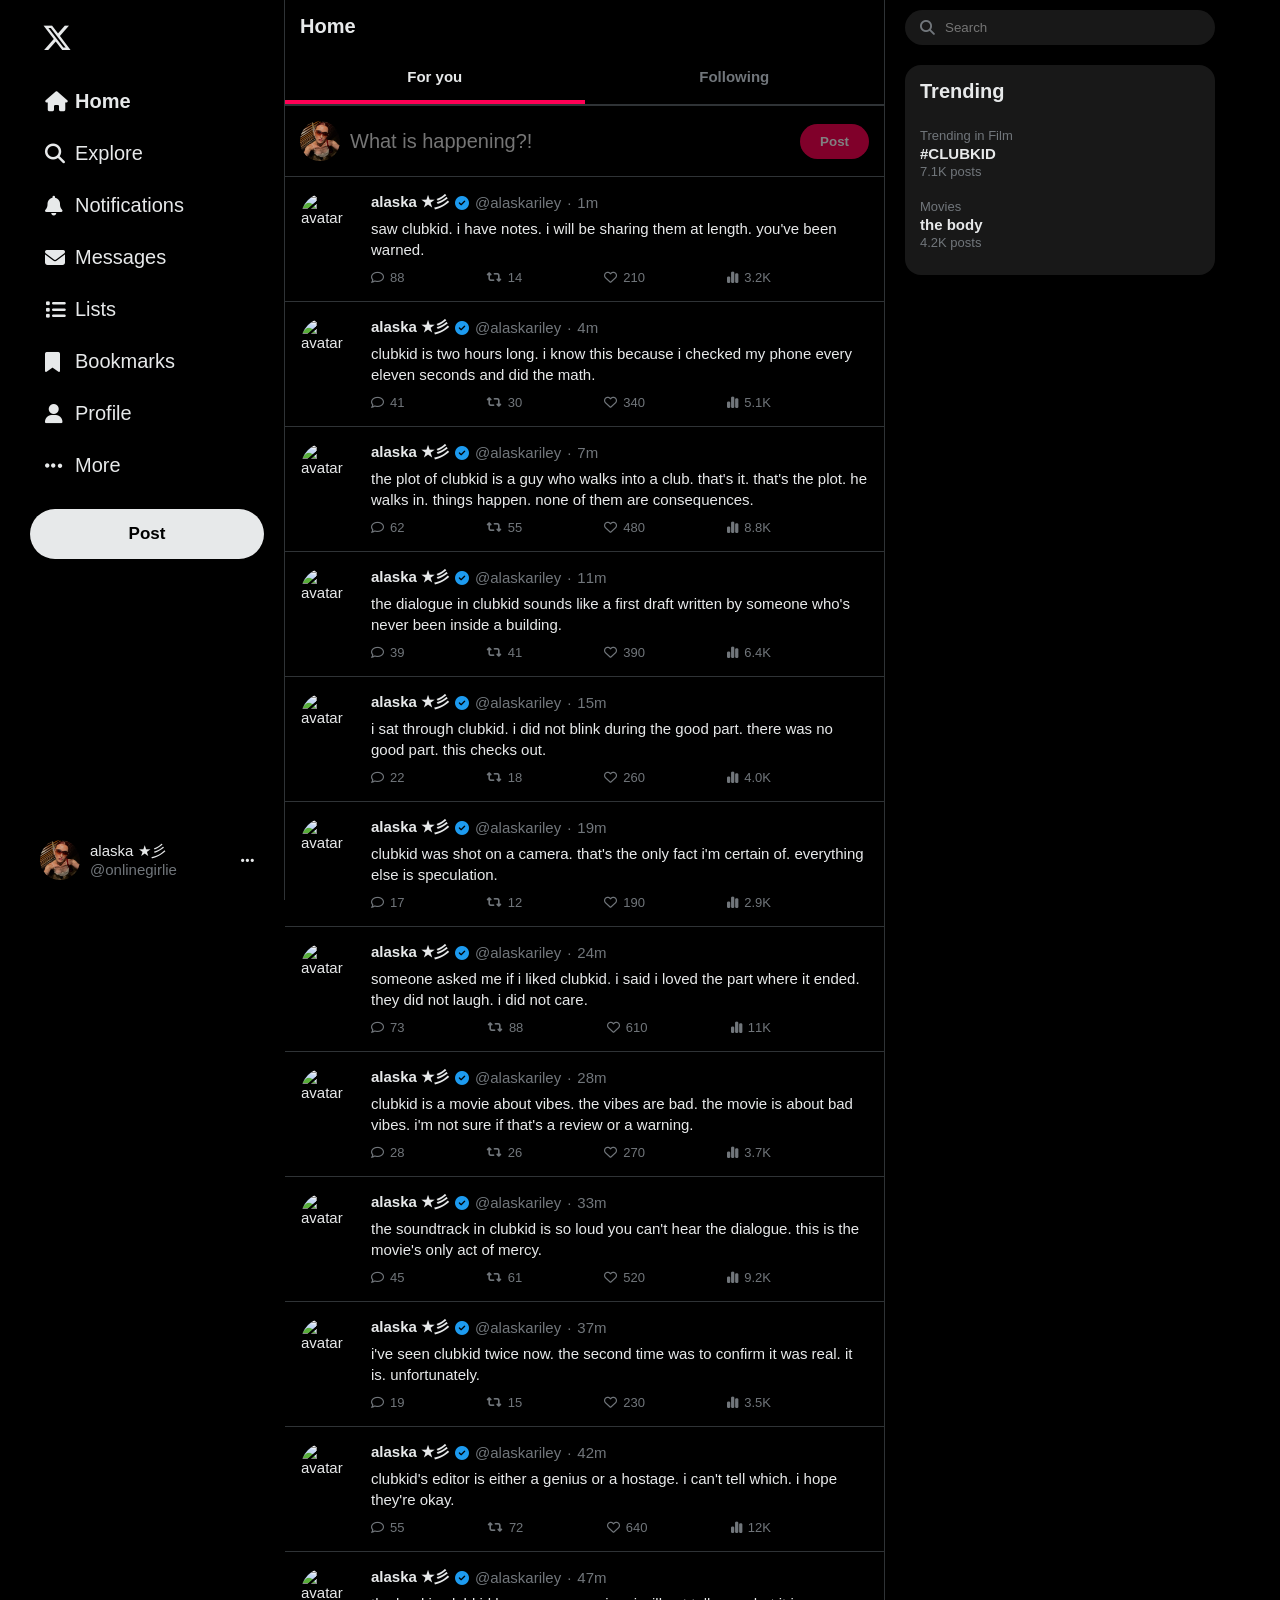
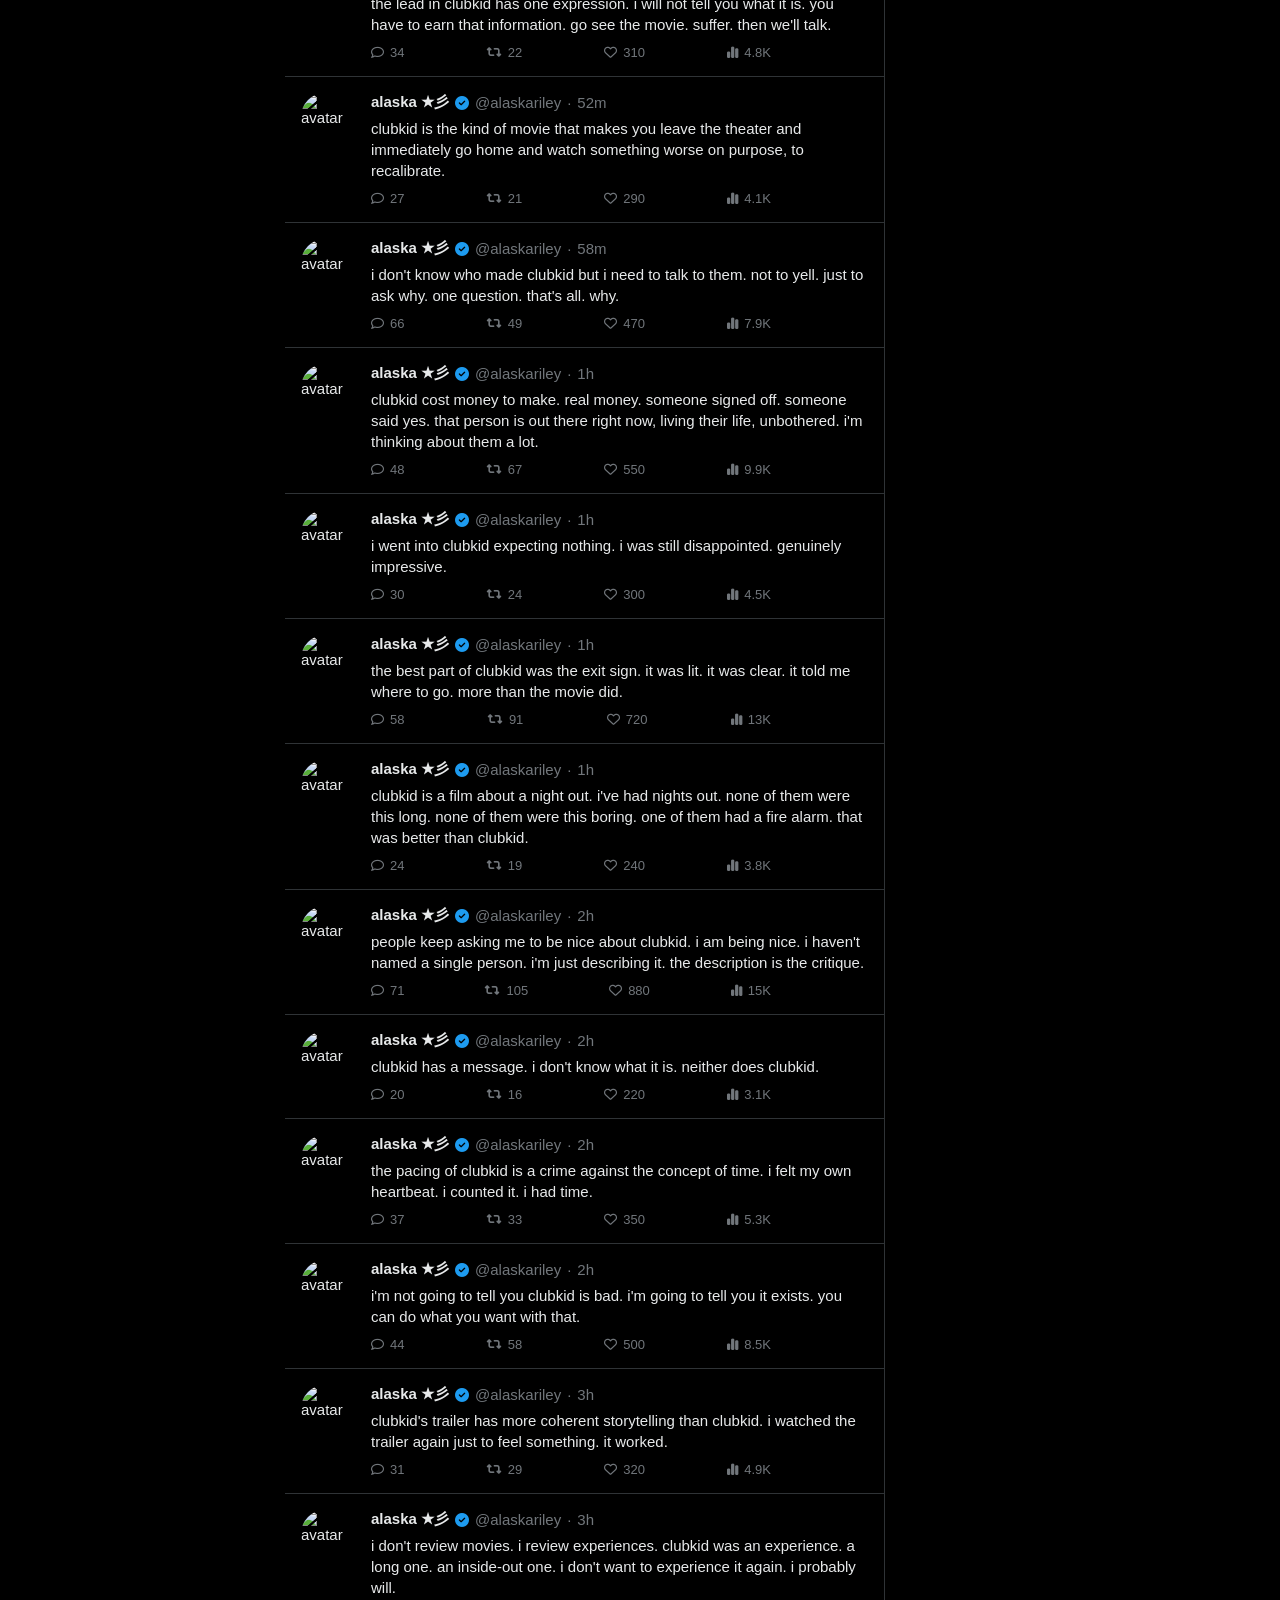
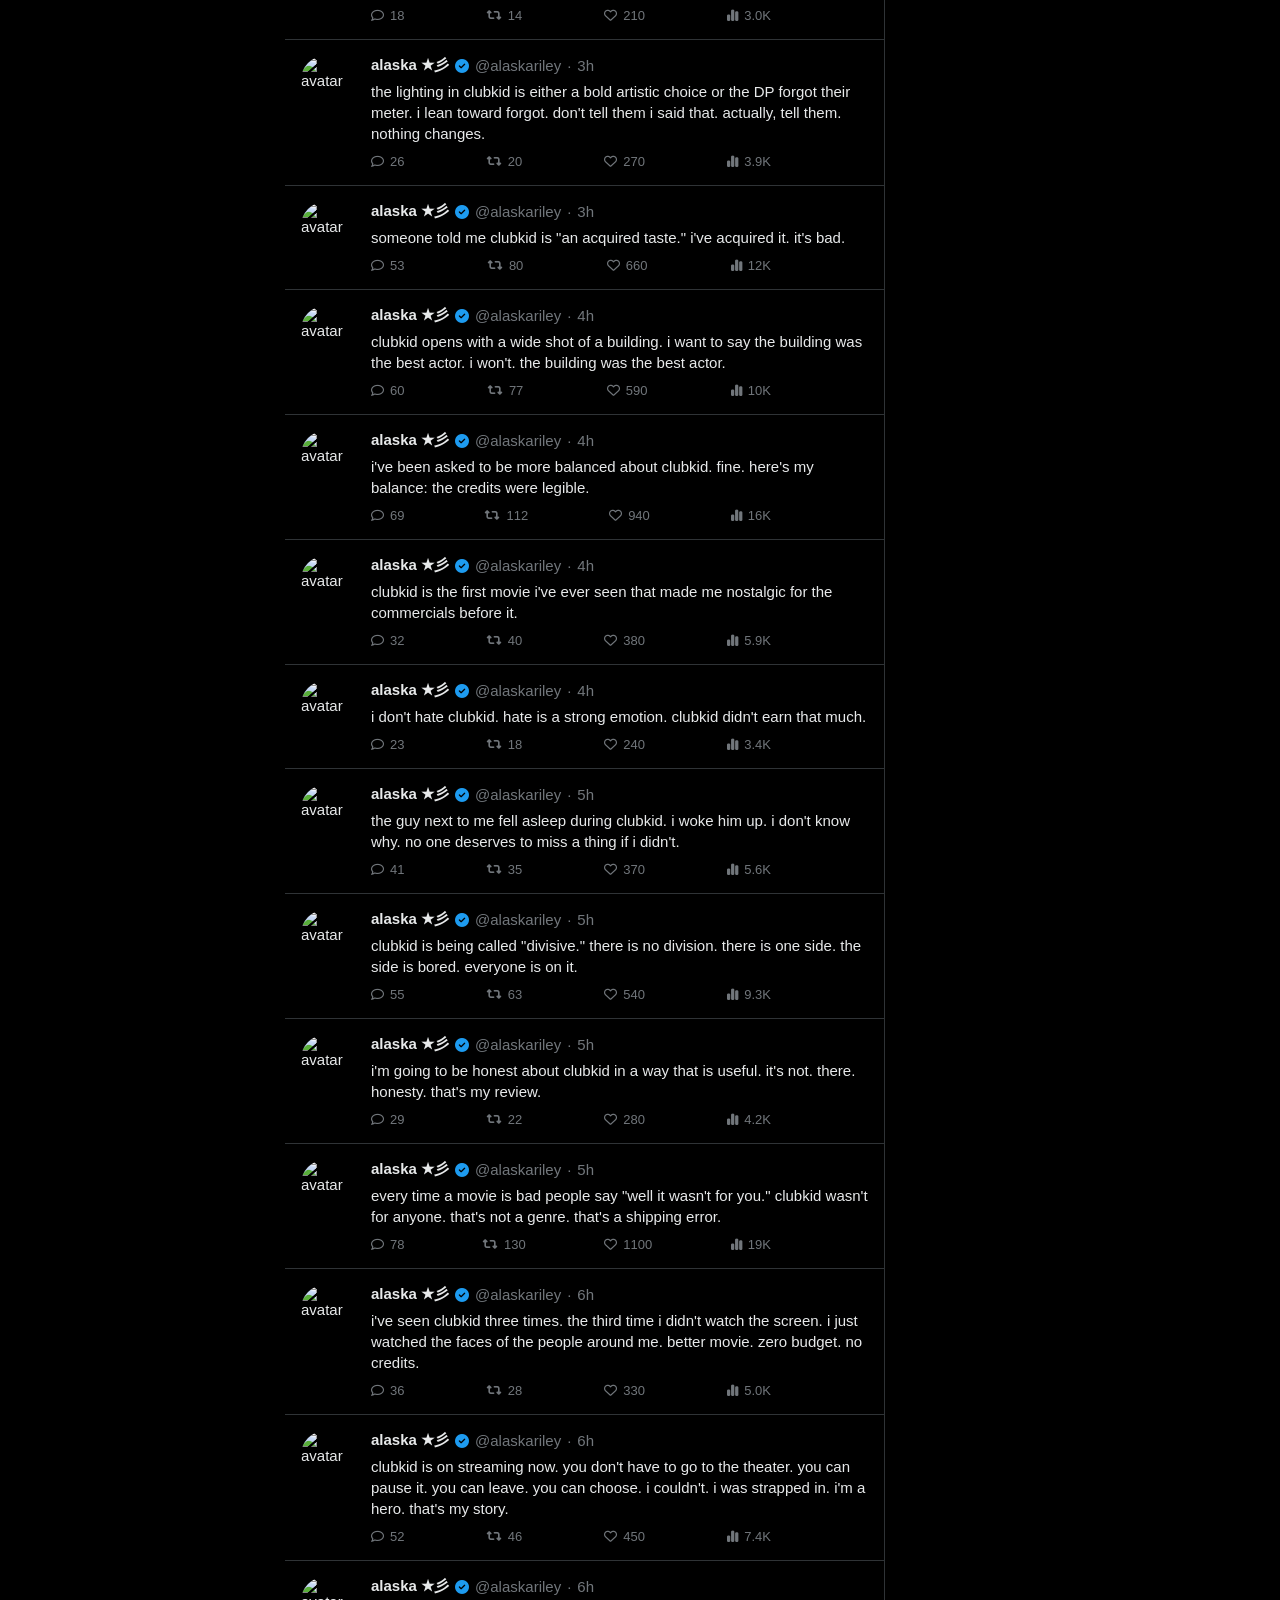
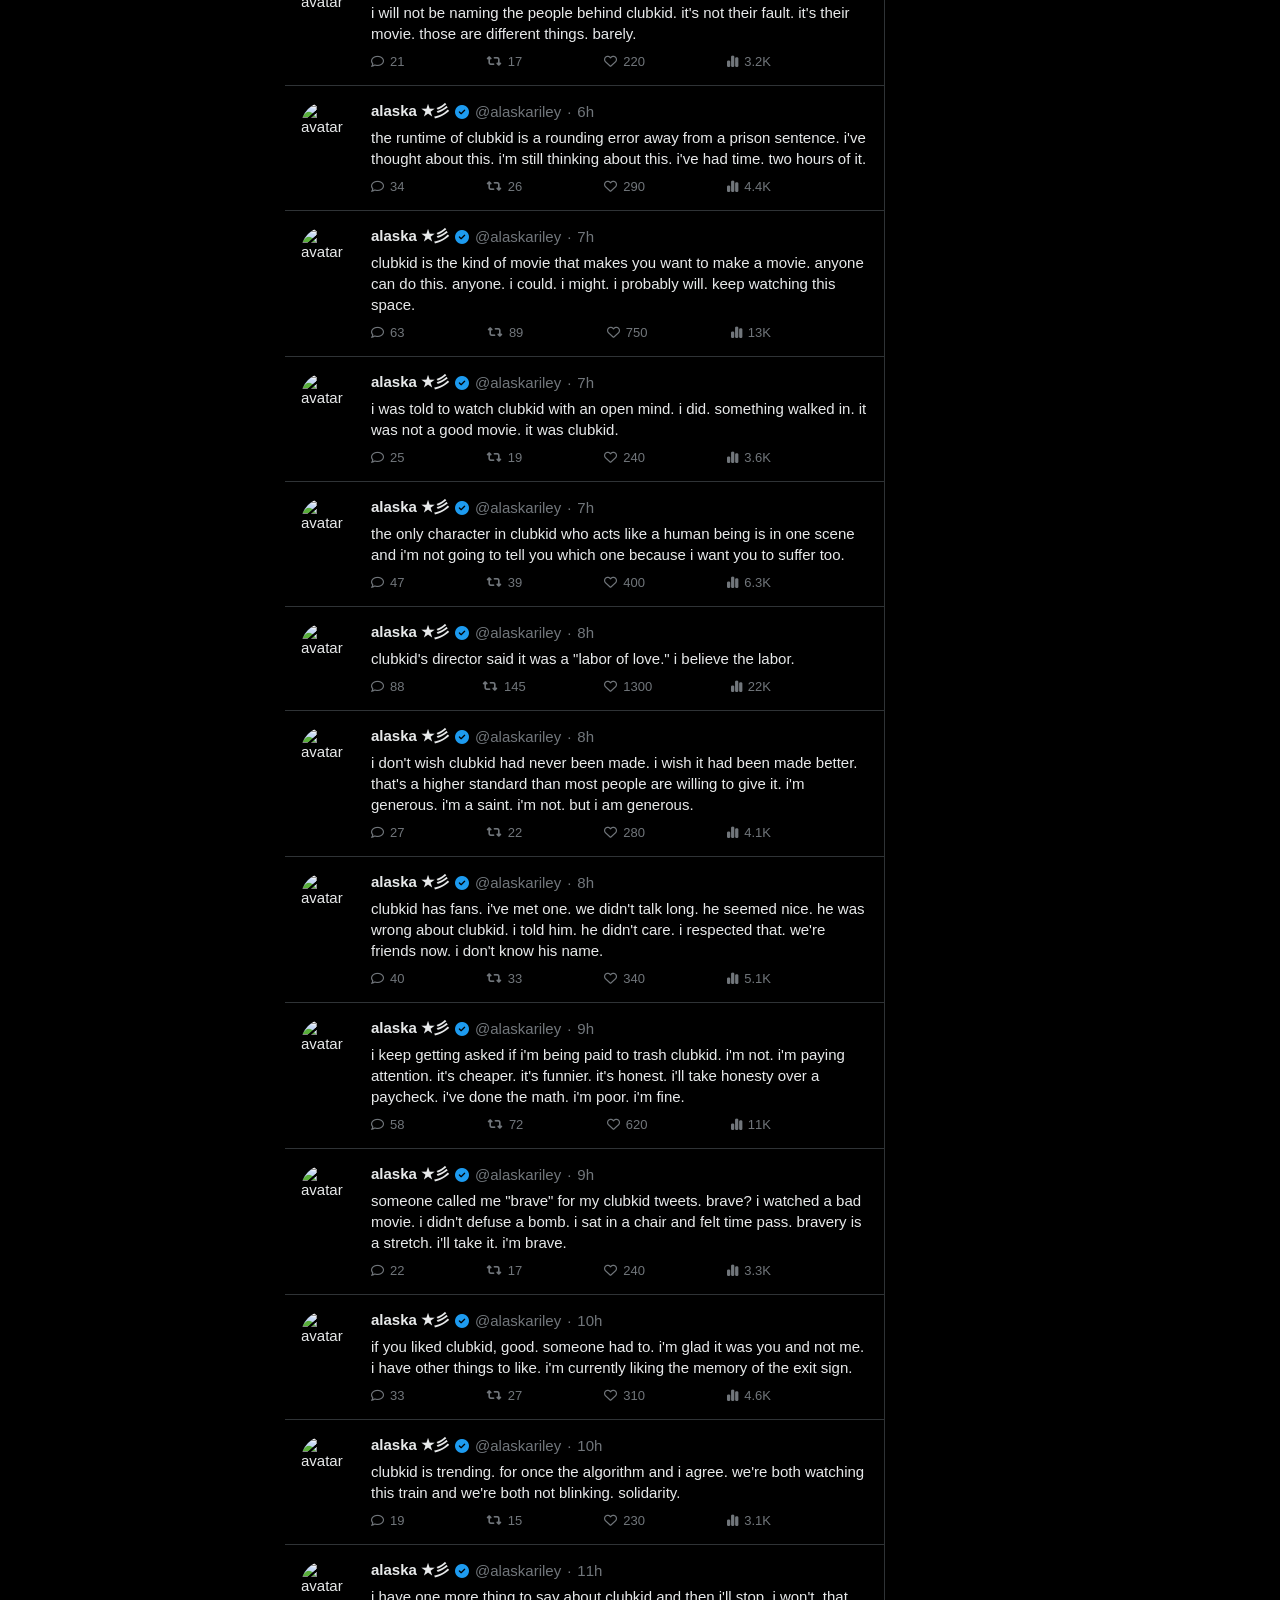
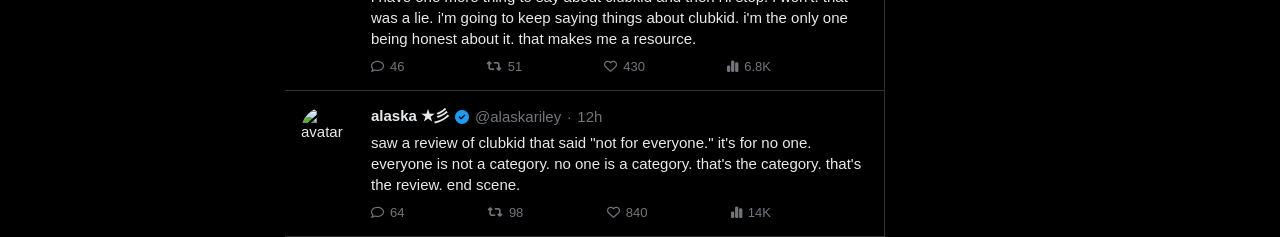
==== index.html @ 56cb0e4b "hehe" ====
<!DOCTYPE html>
<html lang="en">
<head>
  <meta charset="UTF-8">
  <meta name="viewport" content="width=device-width, initial-scale=1.0">
  <title>alaska ★彡 / X</title>
  <link rel="stylesheet" href="style.css">
  <!-- Font Awesome for the icons -->
  <link rel="stylesheet" href="https://cdnjs.cloudflare.com/ajax/libs/font-awesome/6.4.0/css/all.min.css">
</head>
<body>
  <div class="app-container">
    
    <!-- LEFT SIDEBAR -->
    <nav class="sidebar">
      <div class="logo"><i class="fa-brands fa-x-twitter"></i></div>
      <ul class="nav-links">
        <li class="active"><i class="fa-solid fa-house"></i> <span>Home</span></li>
        <li><i class="fa-solid fa-magnifying-glass"></i> <span>Explore</span></li>
        <li><i class="fa-solid fa-bell"></i> <span>Notifications</span></li>
        <li><i class="fa-solid fa-envelope"></i> <span>Messages</span></li>
        <li><i class="fa-solid fa-list"></i> <span>Lists</span></li>
        <li><i class="fa-solid fa-bookmark"></i> <span>Bookmarks</span></li>
        <li><i class="fa-solid fa-user"></i> <span>Profile</span></li>
        <li><i class="fa-solid fa-ellipsis"></i> <span>More</span></li>
      </ul>
      <button class="post-btn">Post</button>
      <div class="user-pill">
        <img src="/lasker.jpg" alt="avatar">
        <div class="user-info">
          <span class="name">alaska ★彡</span>
          <span class="handle">@onlinegirlie</span>
        </div>
        <i class="fa-solid fa-ellipsis"></i>
      </div>
    </nav>

    <!-- MAIN FEED -->
    <main class="feed">
      <header class="feed-header">
        <h1>Home</h1>
        <div class="tabs">
          <span class="active">For you</span>
          <span>Following</span>
        </div>
      </header>

      <div class="compose-box">
        <img src="/lasker.jpg" alt="avatar">
        <input type="text" placeholder="What is happening?!" id="compose-input">
        <button id="compose-submit">Post</button>
      </div>

      <div class="feed-container" id="feed-container">
        <!-- Posts will be injected here by JS -->
      </div>
    </main>

    <!-- RIGHT SIDEBAR -->
    <aside class="right-sidebar">
      <div class="search-box">
        <i class="fa-solid fa-magnifying-glass"></i>
        <input type="text" placeholder="Search">
      </div>
      <div class="trending">
        <h2>Trending</h2>
        <div class="trend-item">
          <span class="trend-category">Trending in Film</span>
          <span class="trend-topic">#CLUBKID</span>
          <span class="trend-stats">7.1K posts</span>
        </div>
        <div class="trend-item">
          <span class="trend-category">Movies</span>
          <span class="trend-topic">the body</span>
          <span class="trend-stats">4.2K posts</span>
        </div>
      </div>
    </aside>
  </div>

  <script src="parser.js"></script>
  <script src="script.js"></script>
</body>
</html>
---- style.css ----
:root {
  --bg-color: #000000;
  --border-color: #2f3336;
  --text-main: #e7e9ea;
  --text-muted: #71767b;
  --accent: #ff0055; /* Match your avatar pink */
  --hover-bg: #181818;
}

* {
  box-sizing: border-box;
  margin: 0;
  padding: 0;
}

body {
  background-color: var(--bg-color);
  color: var(--text-main);
  font-family: -apple-system, BlinkMacSystemFont, "Segoe UI", Roboto, Helvetica, Arial, sans-serif;
  font-size: 15px;
  display: flex;
  justify-content: center;
}

.app-container {
  display: flex;
  width: 100%;
  max-width: 1260px;
  min-height: 100vh;
}

/* LEFT SIDEBAR */
.sidebar {
  width: 275px;
  padding: 10px 20px;
  border-right: 1px solid var(--border-color);
  display: flex;
  flex-direction: column;
  position: sticky;
  top: 0;
  height: 100vh;
}

.logo {
  font-size: 30px;
  padding: 12px;
  margin-bottom: 10px;
}

.nav-links {
  list-style: none;
}

.nav-links li {
  display: flex;
  align-items: center;
  padding: 12px 15px;
  margin-bottom: 5px;
  border-radius: 9999px;
  cursor: pointer;
  font-size: 20px;
  transition: background 0.2s;
}

.nav-links li:hover {
  background: var(--hover-bg);
}

.nav-links li.active {
  font-weight: bold;
}

.nav-links li i {
  width: 30px;
}

.post-btn {
  background: var(--text-main);
  color: var(--bg-color);
  border: none;
  padding: 15px;
  border-radius: 9999px;
  font-size: 17px;
  font-weight: bold;
  margin: 15px 0;
  cursor: pointer;
  transition: opacity 0.2s;
}

.post-btn:hover {
  opacity: 0.9;
}

.user-pill {
  display: flex;
  align-items: center;
  padding: 10px;
  border-radius: 9999px;
  margin-top: auto;
  cursor: pointer;
}

.user-pill:hover {
  background: var(--hover-bg);
}

.user-pill img {
  width: 40px;
  height: 40px;
  border-radius: 50%;
  margin-right: 10px;
}

.user-info {
  display: flex;
  flex-direction: column;
  flex: 1;
}

.user-info .handle {
  color: var(--text-muted);
}

/* MAIN FEED */
.feed {
  flex: 1;
  border-right: 1px solid var(--border-color);
  max-width: 600px;
}

.feed-header {
  border-bottom: 1px solid var(--border-color);
  backdrop-filter: blur(12px);
  position: sticky;
  top: 0;
  background: rgba(0, 0, 0, 0.65);
  z-index: 10;
}

.feed-header h1 {
  font-size: 20px;
  padding: 15px;
}

.tabs {
  display: flex;
  border-bottom: 1px solid var(--border-color);
}

.tabs span {
  flex: 1;
  text-align: center;
  padding: 15px;
  cursor: pointer;
  color: var(--text-muted);
  font-weight: bold;
  transition: background 0.2s;
}

.tabs span:hover {
  background: var(--hover-bg);
}

.tabs span.active {
  color: var(--text-main);
  border-bottom: 4px solid var(--accent);
}

/* COMPOSE BOX */
.compose-box {
  display: flex;
  padding: 15px;
  border-bottom: 1px solid var(--border-color);
  align-items: center;
}

.compose-box img {
  width: 40px;
  height: 40px;
  border-radius: 50%;
  margin-right: 10px;
}

.compose-box input {
  flex: 1;
  background: transparent;
  border: none;
  color: var(--text-main);
  font-size: 20px;
  outline: none;
}

#compose-submit {
  background: var(--accent);
  color: white;
  border: none;
  padding: 10px 20px;
  border-radius: 9999px;
  font-weight: bold;
  cursor: pointer;
  opacity: 0.5;
  transition: opacity 0.2s;
}

#compose-submit:hover {
  opacity: 1;
}

/* POSTS */
.post {
  border-bottom: 1px solid var(--border-color);
  padding: 15px;
  display: flex;
  cursor: pointer;
  transition: background 0.2s;
}

.post:hover {
  background: var(--hover-bg);
}

.post-avatar {
  width: 40px;
  height: 40px;
  border-radius: 50%;
  margin-right: 10px;
}

.post-body {
  flex: 1;
}

.post-header {
  display: flex;
  align-items: center;
  gap: 5px;
  margin-bottom: 5px;
}

.post-header .name {
  font-weight: bold;
}

.post-header .handle, .post-header .time {
  color: var(--text-muted);
}

.post-text {
  font-size: 15px;
  line-height: 1.4;
  margin-bottom: 10px;
  white-space: pre-wrap;
}

.post-media {
  width: 100%;
  border-radius: 16px;
  border: 1px solid var(--border-color);
  overflow: hidden;
  margin-bottom: 10px;
}

.post-media img {
  width: 100%;
  height: auto;
  display: block;
}

.post-actions {
  display: flex;
  justify-content: space-between;
  max-width: 400px;
  color: var(--text-muted);
  font-size: 13px;
}

.action {
  display: flex;
  align-items: center;
  gap: 5px;
  cursor: pointer;
  transition: color 0.2s;
}

.action:hover {
  color: var(--accent);
}

.action.liked {
  color: var(--accent);
}

/* RIGHT SIDEBAR */
.right-sidebar {
  width: 350px;
  padding: 10px 20px;
  display: flex;
  flex-direction: column;
  gap: 20px;
}

.search-box {
  background: var(--hover-bg);
  padding: 10px 15px;
  border-radius: 9999px;
  display: flex;
  align-items: center;
  color: var(--text-muted);
}

.search-box input {
  background: transparent;
  border: none;
  color: var(--text-main);
  margin-left: 10px;
  outline: none;
  width: 100%;
}

.trending {
  background: var(--hover-bg);
  border-radius: 16px;
  padding: 15px;
}

.trending h2 {
  font-size: 20px;
  margin-bottom: 15px;
}

.trend-item {
  display: flex;
  flex-direction: column;
  padding: 10px 0;
  cursor: pointer;
}

.trend-item:hover {
  background: rgba(255,255,255,0.05);
}

.trend-category, .trend-stats {
  font-size: 13px;
  color: var(--text-muted);
}

.trend-topic {
  font-weight: bold;
  margin: 2px 0;
}

/* RESPONSIVE */
@media (max-width: 1024px) {
  .right-sidebar { display: none; }
}

@media (max-width: 768px) {
  .sidebar { width: 80px; align-items: center; padding: 10px 0; }
  .sidebar .logo, .nav-links li i { margin: 0; }
  .nav-links li span, .post-btn, .user-info, .user-pill i { display: none; }
  .nav-links li { justify-content: center; padding: 15px; }
  .user-pill { padding: 0; }
  .user-pill img { margin: 0; }
  .compose-box input { font-size: 16px; }
}

/* language: CSS, file: style.css */
.post {
  display: flex;
  gap: 12px;
  padding: 16px;
  border-bottom: 1px solid #2f3336;
}
.post-avatar {
  width: 48px;
  height: 48px;
  border-radius: 50%;
  object-fit: cover;
  flex-shrink: 0;
}
.post-body { flex: 1; min-width: 0; }
.post-head {
  display: flex;
  align-items: center;
  gap: 6px;
  font-size: 15px;
}
.post-name { font-weight: 700; }
.post-handle, .post-time, .post-dot { color: #71767b; font-weight: 400; }
.verified { color: #1d9bf0; font-size: 14px; }
.post-text { margin: 6px 0 10px; font-size: 15px; line-height: 1.4; }
.post-actions {
  display: flex;
  gap: 48px;
  color: #71767b;
  font-size: 13px;
}
.post-actions span { display: flex; align-items: center; gap: 6px; }
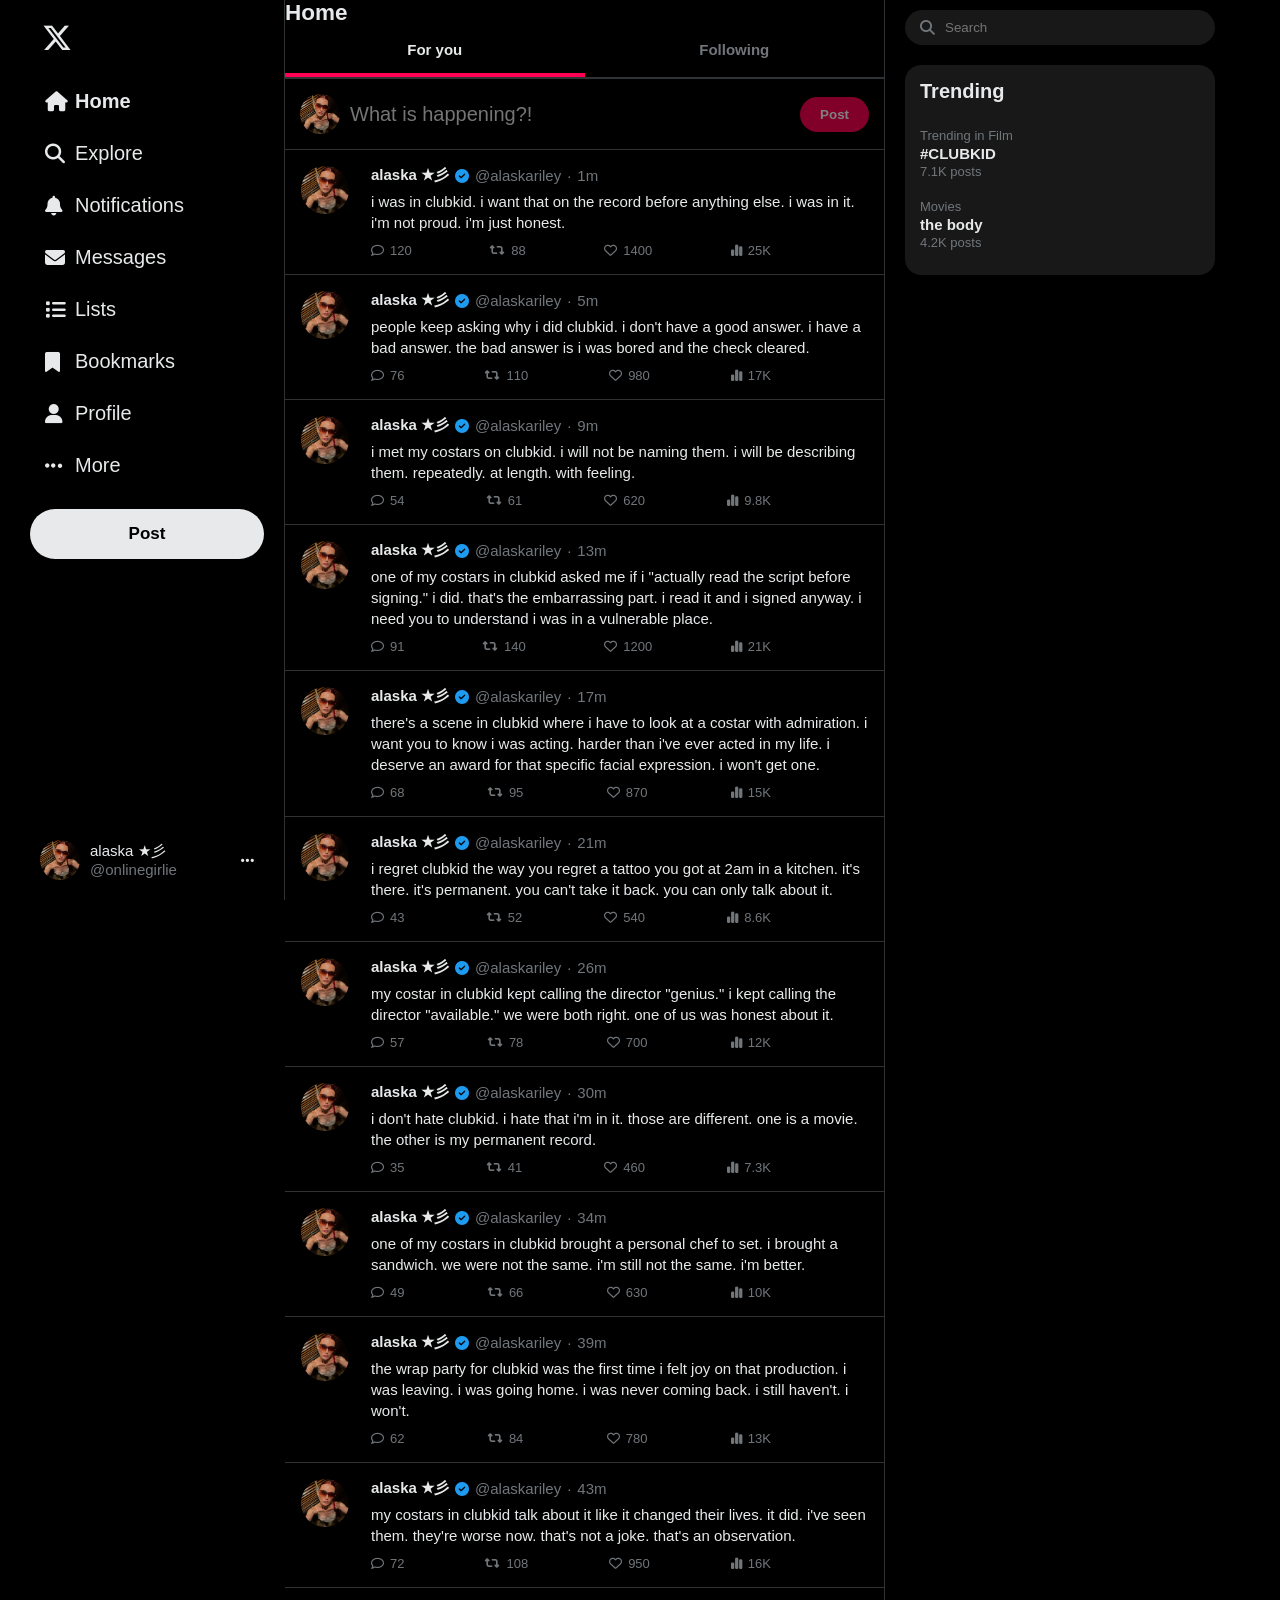
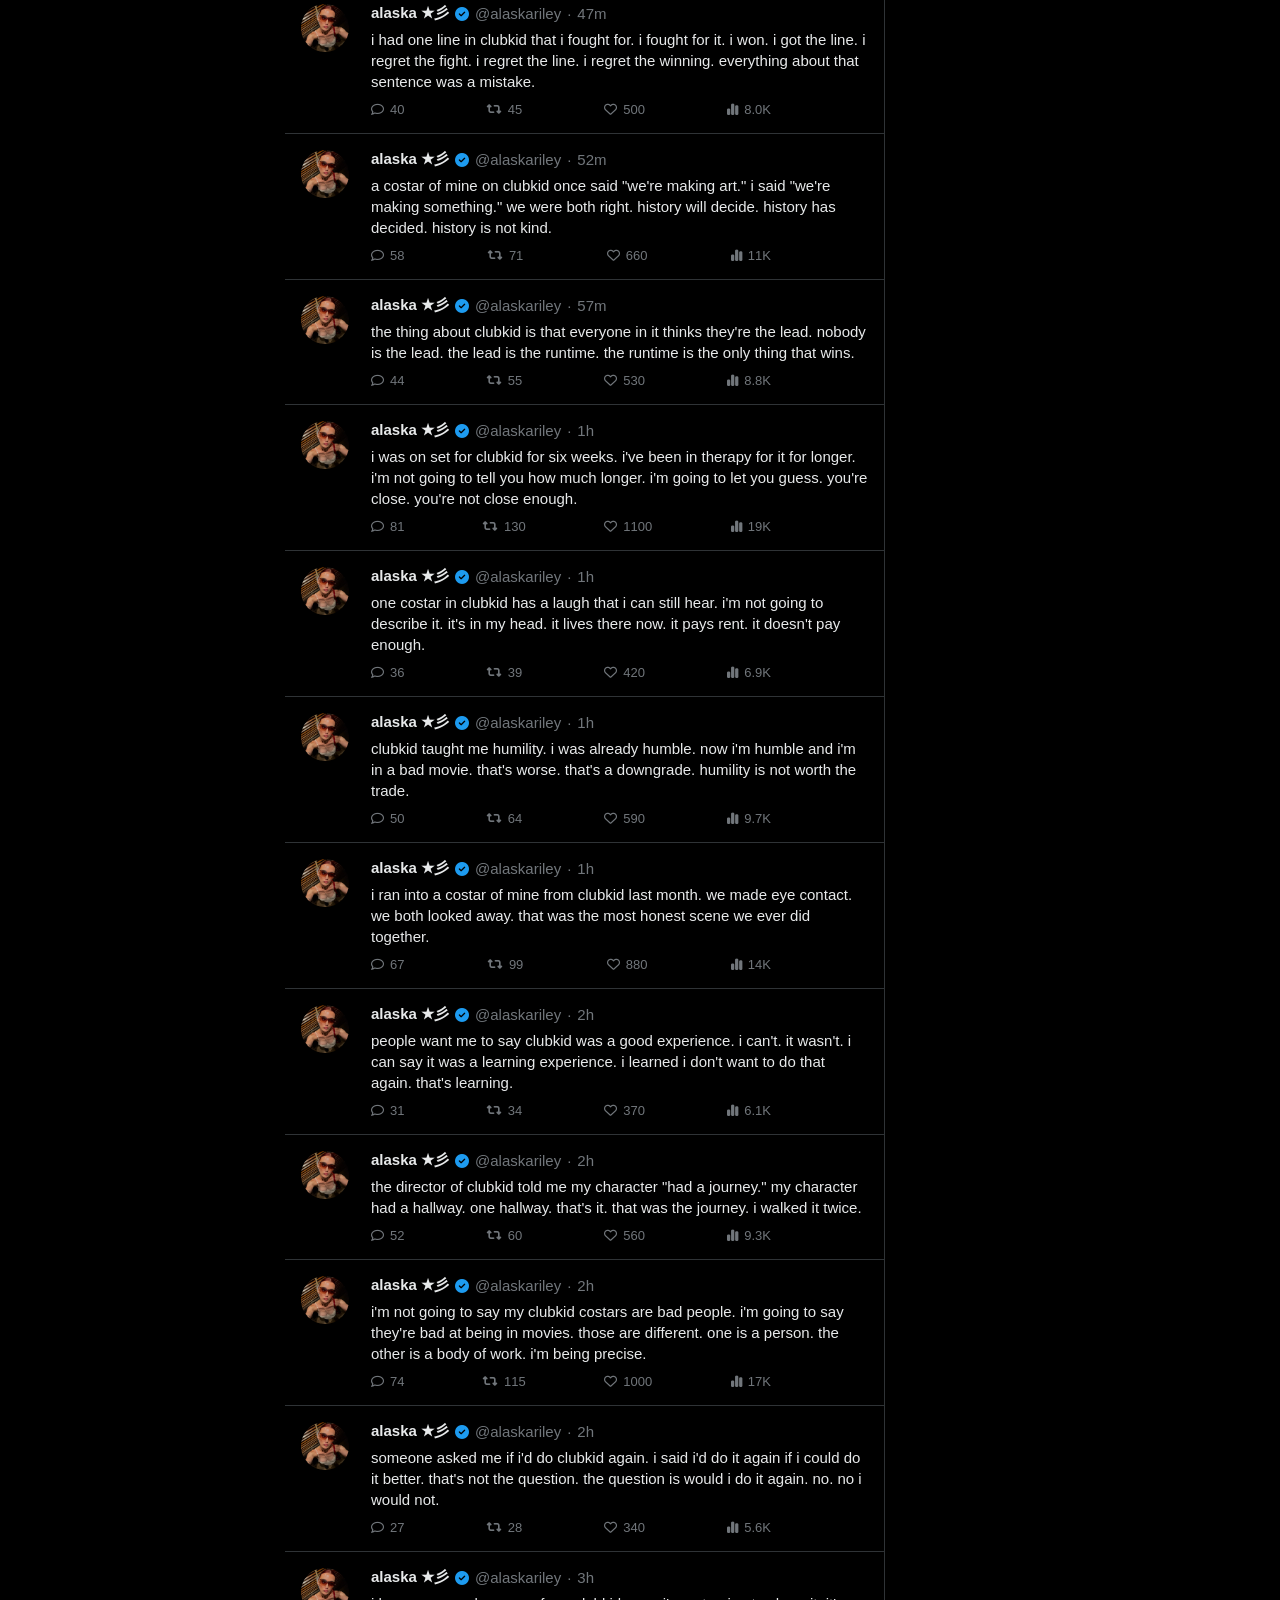
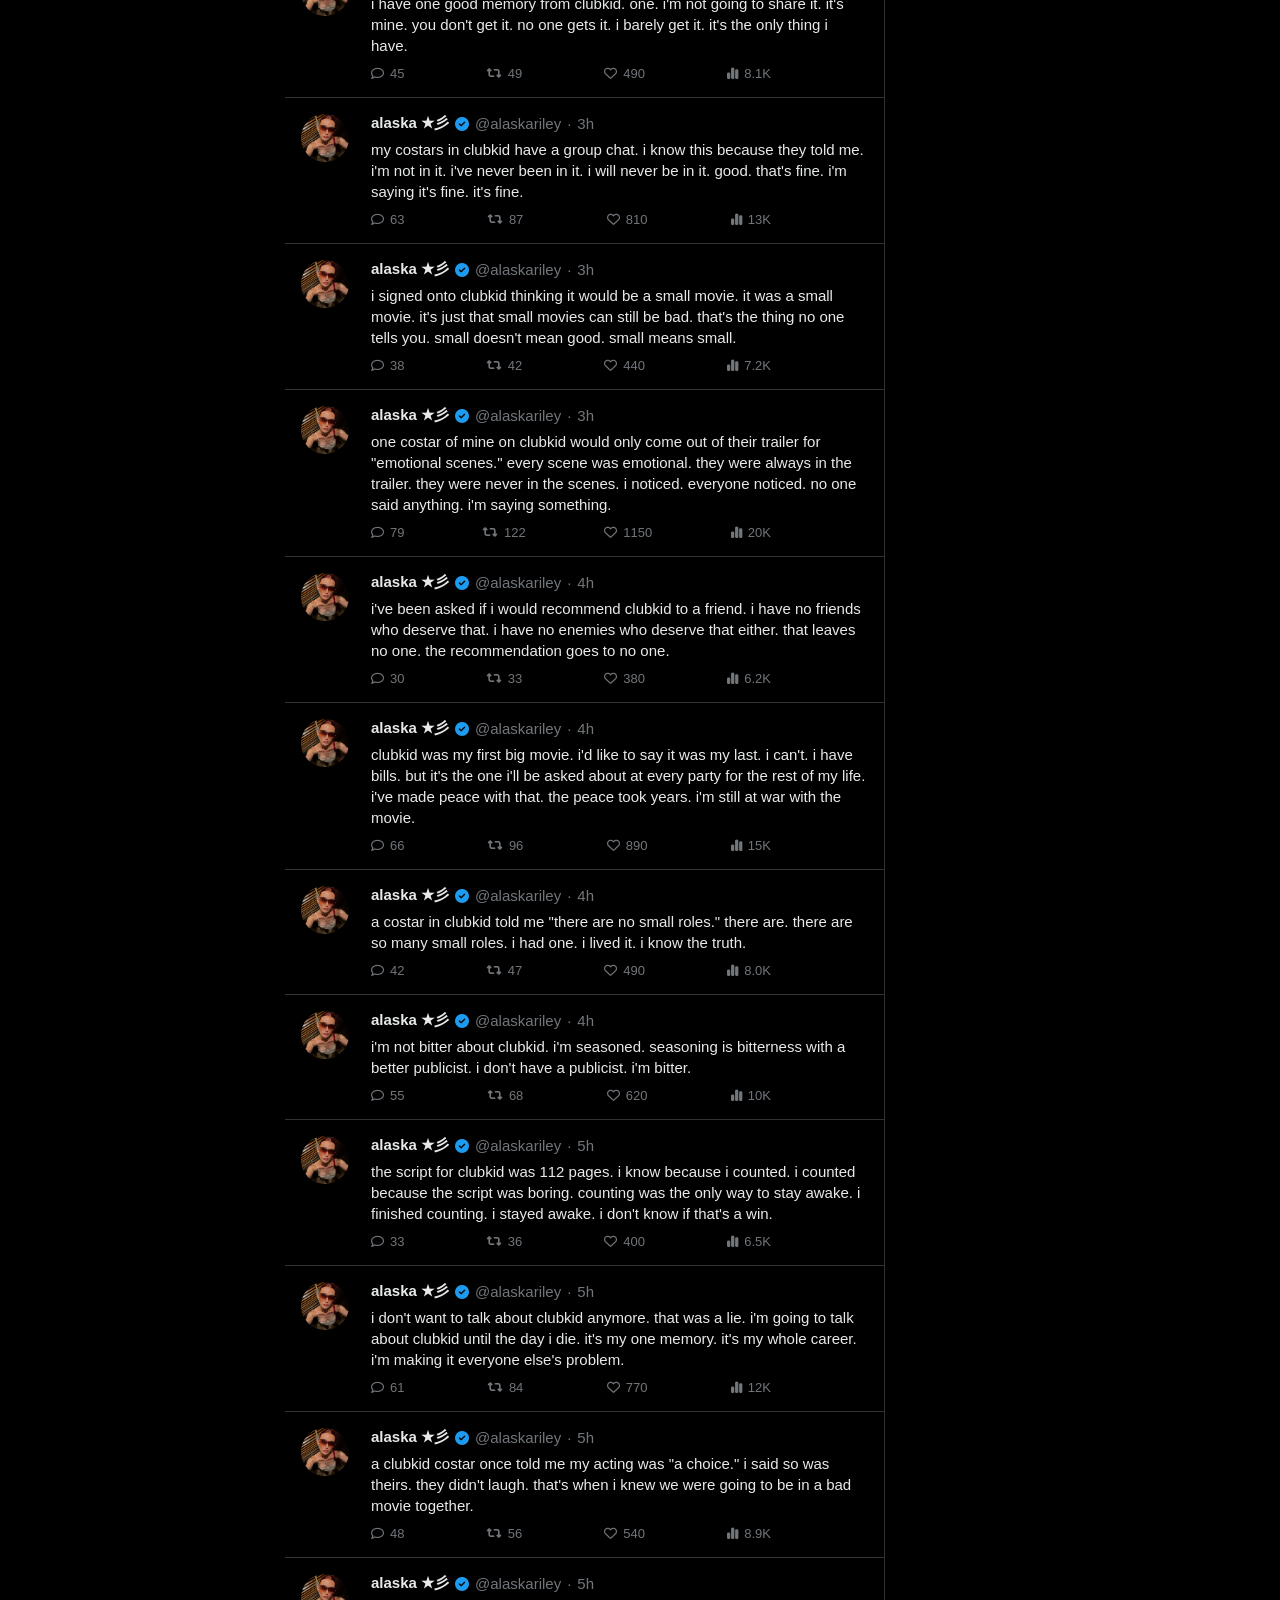
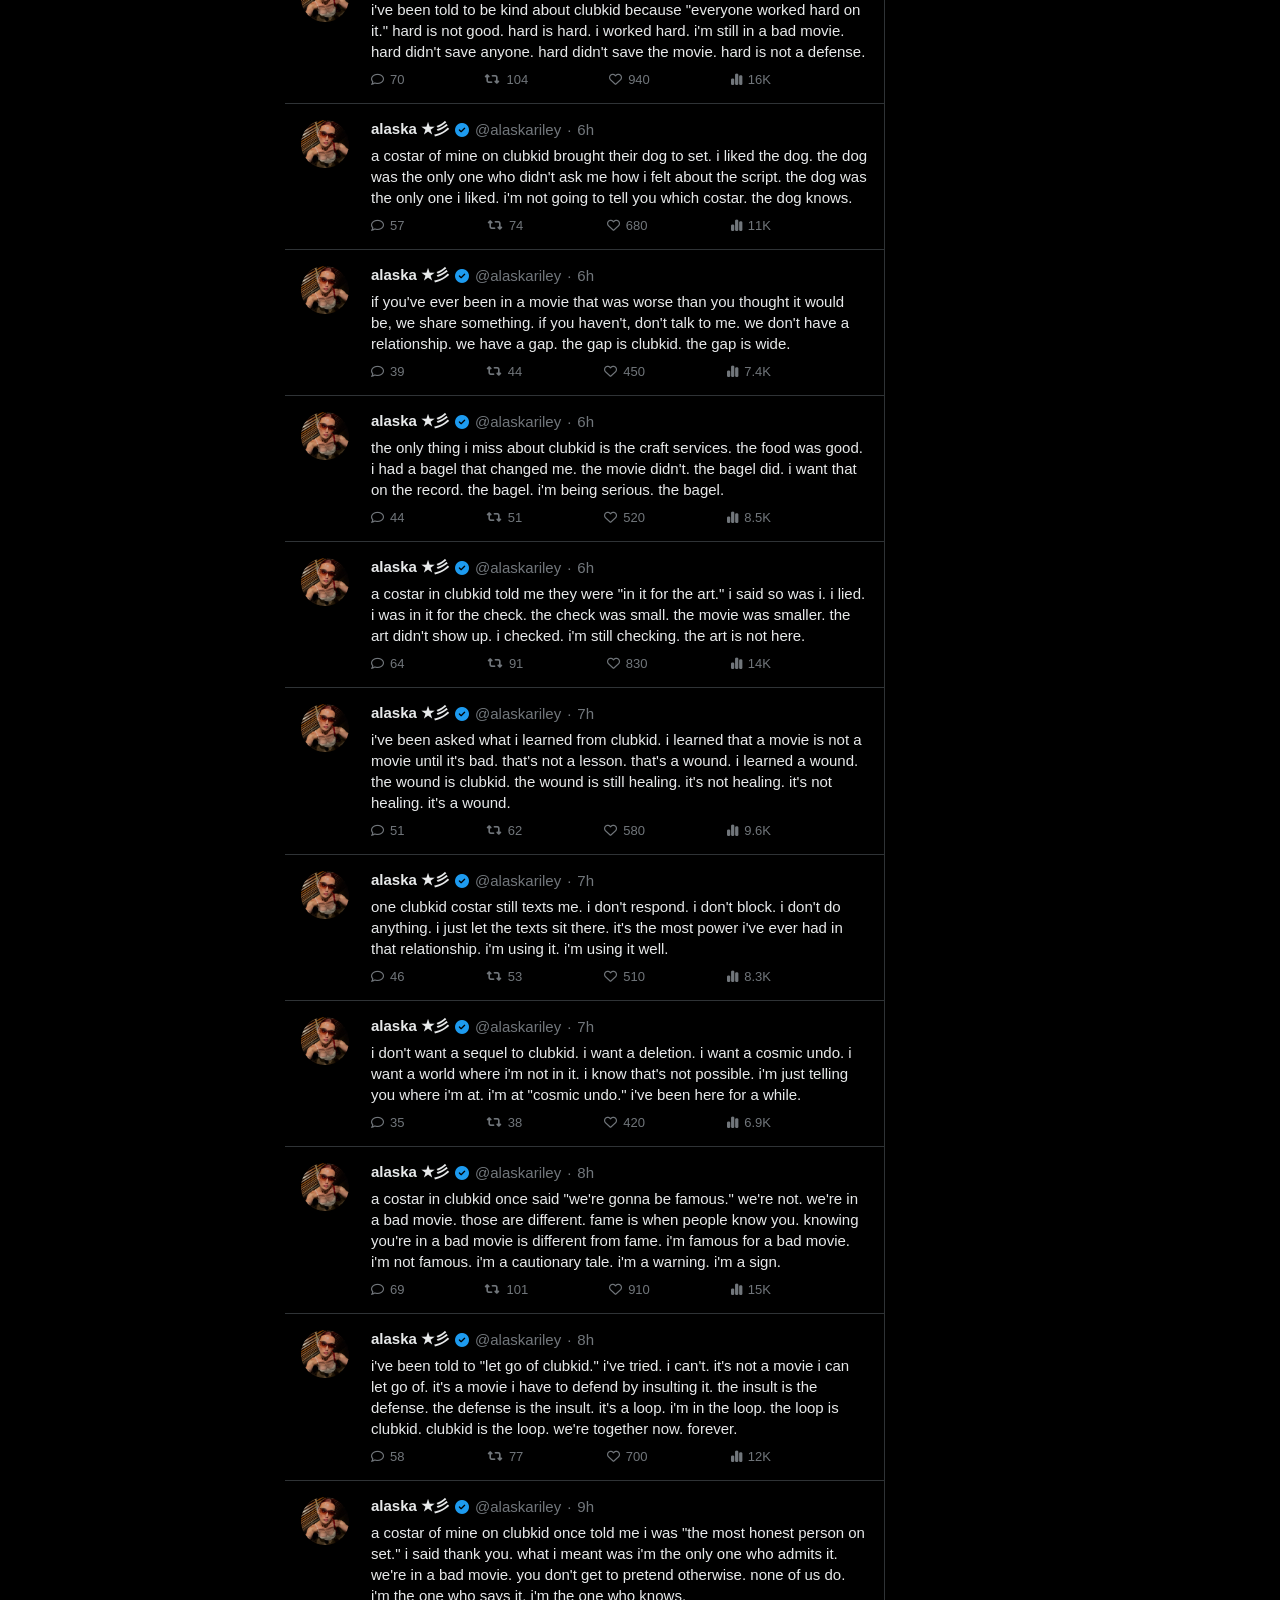
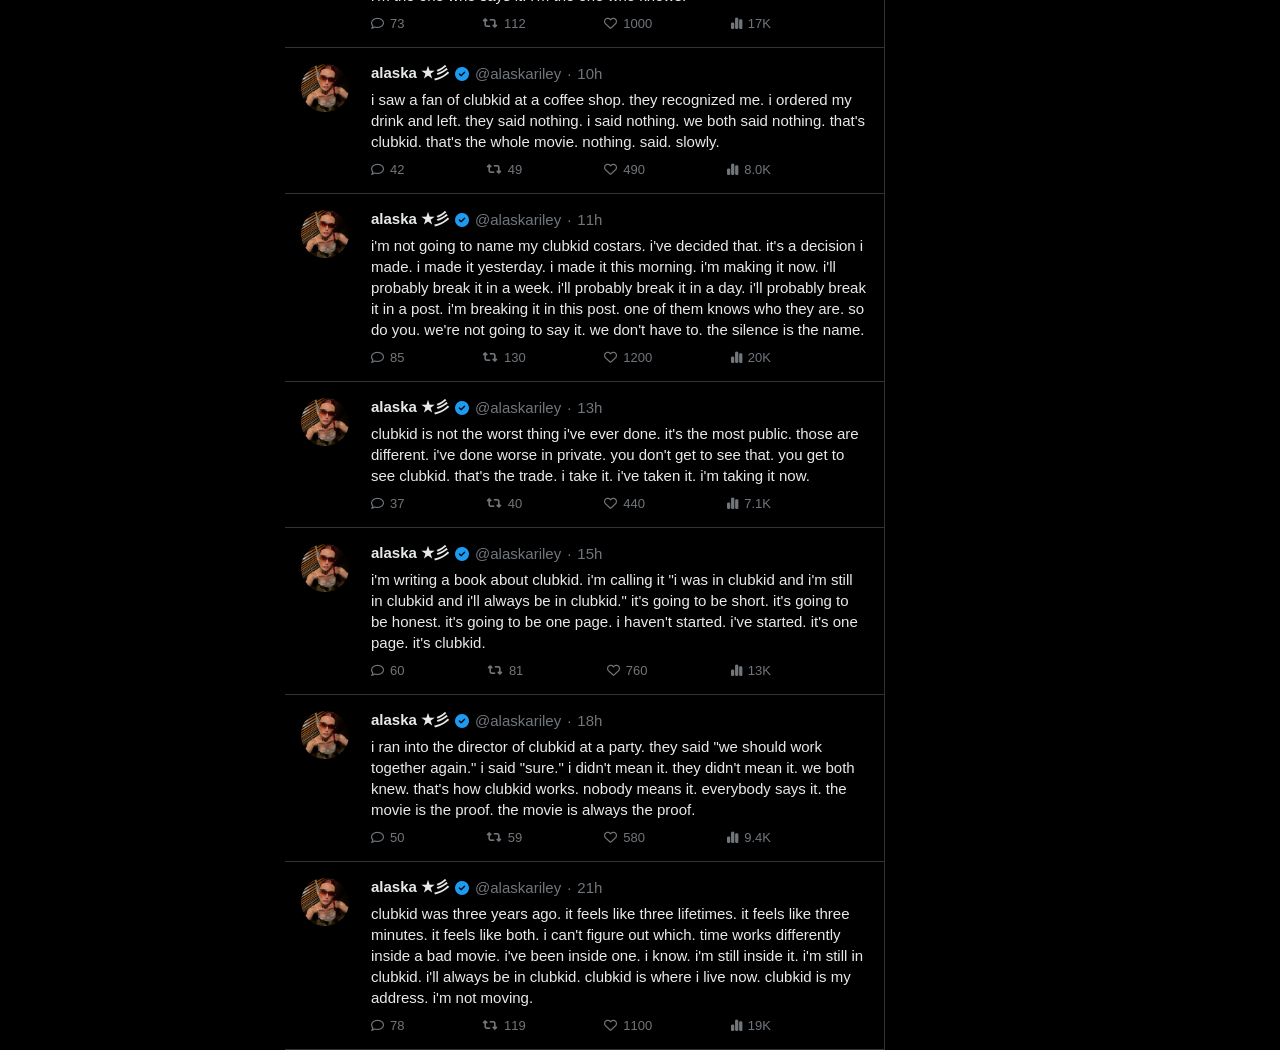
==== commit 48f6ddf2: "pur" ====
--- a/index.html
+++ b/index.html
@@ -3,14 +3,73 @@
 <head>
   <meta charset="UTF-8">
   <meta name="viewport" content="width=device-width, initial-scale=1.0">
-  <title>alaska ★彡 / X</title>
+
+  <!-- PRIMARY SEO -->
+  <title>alaska ★彡 (@alaskariley) — alaska riley / onlinegirlie</title>
+  <meta name="description" content="alaska ★彡, also known as alaska riley and @onlinegirlie. Home of the Clubkid post-mortem. Honest about a bad movie, permanently.">
+  <meta name="keywords" content="alaska riley, onlinegirlie, alaska ★彡, alaskariley, Clubkid, Clubkid movie, alaska riley Clubkid, alaska riley actor">
+  <meta name="author" content="alaska riley">
+  <meta name="robots" content="index, follow, max-image-preview:large, max-snippet:-1, max-video-preview:-1">
+  <meta name="theme-color" content="#000000">
+  <link rel="canonical" href="https://alaskariley.com/">
+
+  <!-- FAVICONS -->
+  <link rel="icon" href="/alaska-riley/alaska-riley/favicon/favicon.ico" sizes="any">
+  <link rel="icon" type="image/svg+xml" href="/alaska-riley/alaska-riley/favicon/favicon.svg">
+  <link rel="icon" type="image/png" sizes="96x96" href="/alaska-riley/alaska-riley/favicon/favicon-96x96.png">
+  <link rel="apple-touch-icon" sizes="180x180" href="/alaska-riley/alaska-riley/favicon/apple-touch-icon.png">
+  <link rel="manifest" href="/alaska-riley/alaska-riley/favicon/site.webmanifest">
+
+  <!-- OPEN GRAPH -->
+  <meta property="og:type" content="profile">
+  <meta property="og:site_name" content="alaska ★彡">
+  <meta property="og:title" content="alaska ★彡 (@alaskariley) — alaska riley / onlinegirlie">
+  <meta property="og:description" content="Honest about a bad movie, permanently. Home of the Clubkid post-mortem.">
+  <meta property="og:url" content="https://alaskariley.com/">
+  <meta property="og:image" content="https://alaskariley.com/lasker.jpg">
+  <meta property="og:image:alt" content="alaska ★彡 (@alaskariley) profile photo">
+  <meta property="og:image:width" content="1200">
+  <meta property="og:image:height" content="630">
+  <meta property="og:locale" content="en_US">
+  <meta property="profile:first_name" content="alaska">
+  <meta property="profile:last_name" content="riley">
+  <meta property="profile:username" content="alaskariley">
+
+  <!-- TWITTER CARD -->
+  <meta name="twitter:card" content="summary_large_image">
+  <meta name="twitter:site" content="@alaskariley">
+  <meta name="twitter:creator" content="@alaskariley">
+  <meta name="twitter:title" content="alaska ★彡 (@alaskariley) — alaska riley / onlinegirlie">
+  <meta name="twitter:description" content="Honest about a bad movie, permanently. Home of the Clubkid post-mortem.">
+  <meta name="twitter:image" content="https://alaskariley.com/lasker.jpg">
+  <meta name="twitter:image:alt" content="alaska ★彡 (@alaskariley) profile photo">
+
+  <!-- STRUCTURED DATA -->
+  <script type="application/ld+json">
+  {
+    "@context": "https://schema.org",
+    "@type": "Person",
+    "name": "alaska riley",
+    "alternateName": ["alaska ★彡", "onlinegirlie", "@alaskariley", "@onlinegirlie"],
+    "url": "https://alaskariley.com/",
+    "image": "https://alaskariley.com/lasker.jpg",
+    "jobTitle": "Actor",
+    "description": "alaska riley, known online as @onlinegirlie. Actor. Was in Clubkid. Has notes.",
+    "sameAs": [
+      "https://x.com/alaskariley"
+    ],
+    "knowsAbout": ["Acting", "Clubkid", "Film criticism", "Posting"]
+  }
+  </script>
+
+  <!-- STYLES / ICONS -->
   <link rel="stylesheet" href="style.css">
-  <!-- Font Awesome for the icons -->
+  <link rel="preconnect" href="https://cdnjs.cloudflare.com" crossorigin>
   <link rel="stylesheet" href="https://cdnjs.cloudflare.com/ajax/libs/font-awesome/6.4.0/css/all.min.css">
 </head>
 <body>
   <div class="app-container">
-    
+
     <!-- LEFT SIDEBAR -->
     <nav class="sidebar">
       <div class="logo"><i class="fa-brands fa-x-twitter"></i></div>
@@ -26,7 +85,7 @@
       </ul>
       <button class="post-btn">Post</button>
       <div class="user-pill">
-        <img src="/lasker.jpg" alt="avatar">
+        <img src="/lasker.jpg" alt="alaska ★彡 (@alaskariley) profile photo">
         <div class="user-info">
           <span class="name">alaska ★彡</span>
           <span class="handle">@onlinegirlie</span>
@@ -38,7 +97,8 @@
     <!-- MAIN FEED -->
     <main class="feed">
       <header class="feed-header">
-        <h1>Home</h1>
+        <h1 class="visually-hidden">alaska ★彡 — alaska riley, @onlinegirlie, @alaskariley</h1>
+        <h2>Home</h2>
         <div class="tabs">
           <span class="active">For you</span>
           <span>Following</span>
@@ -46,13 +106,12 @@
       </header>
 
       <div class="compose-box">
-        <img src="/lasker.jpg" alt="avatar">
+        <img src="/lasker.jpg" alt="alaska ★彡 compose avatar">
         <input type="text" placeholder="What is happening?!" id="compose-input">
         <button id="compose-submit">Post</button>
       </div>
 
       <div class="feed-container" id="feed-container">
-        <!-- Posts will be injected here by JS -->
       </div>
     </main>
 
--- a/style.css
+++ b/style.css
@@ -395,4 +395,14 @@
   color: #71767b;
   font-size: 13px;
 }
-.post-actions span { display: flex; align-items: center; gap: 6px; }+.post-actions span { display: flex; align-items: center; gap: 6px; }
+
+.visually-hidden {
+  position: absolute;
+  width: 1px; height: 1px;
+  padding: 0; margin: -1px;
+  overflow: hidden;
+  clip: rect(0, 0, 0, 0);
+  white-space: nowrap;
+  border: 0;
+}
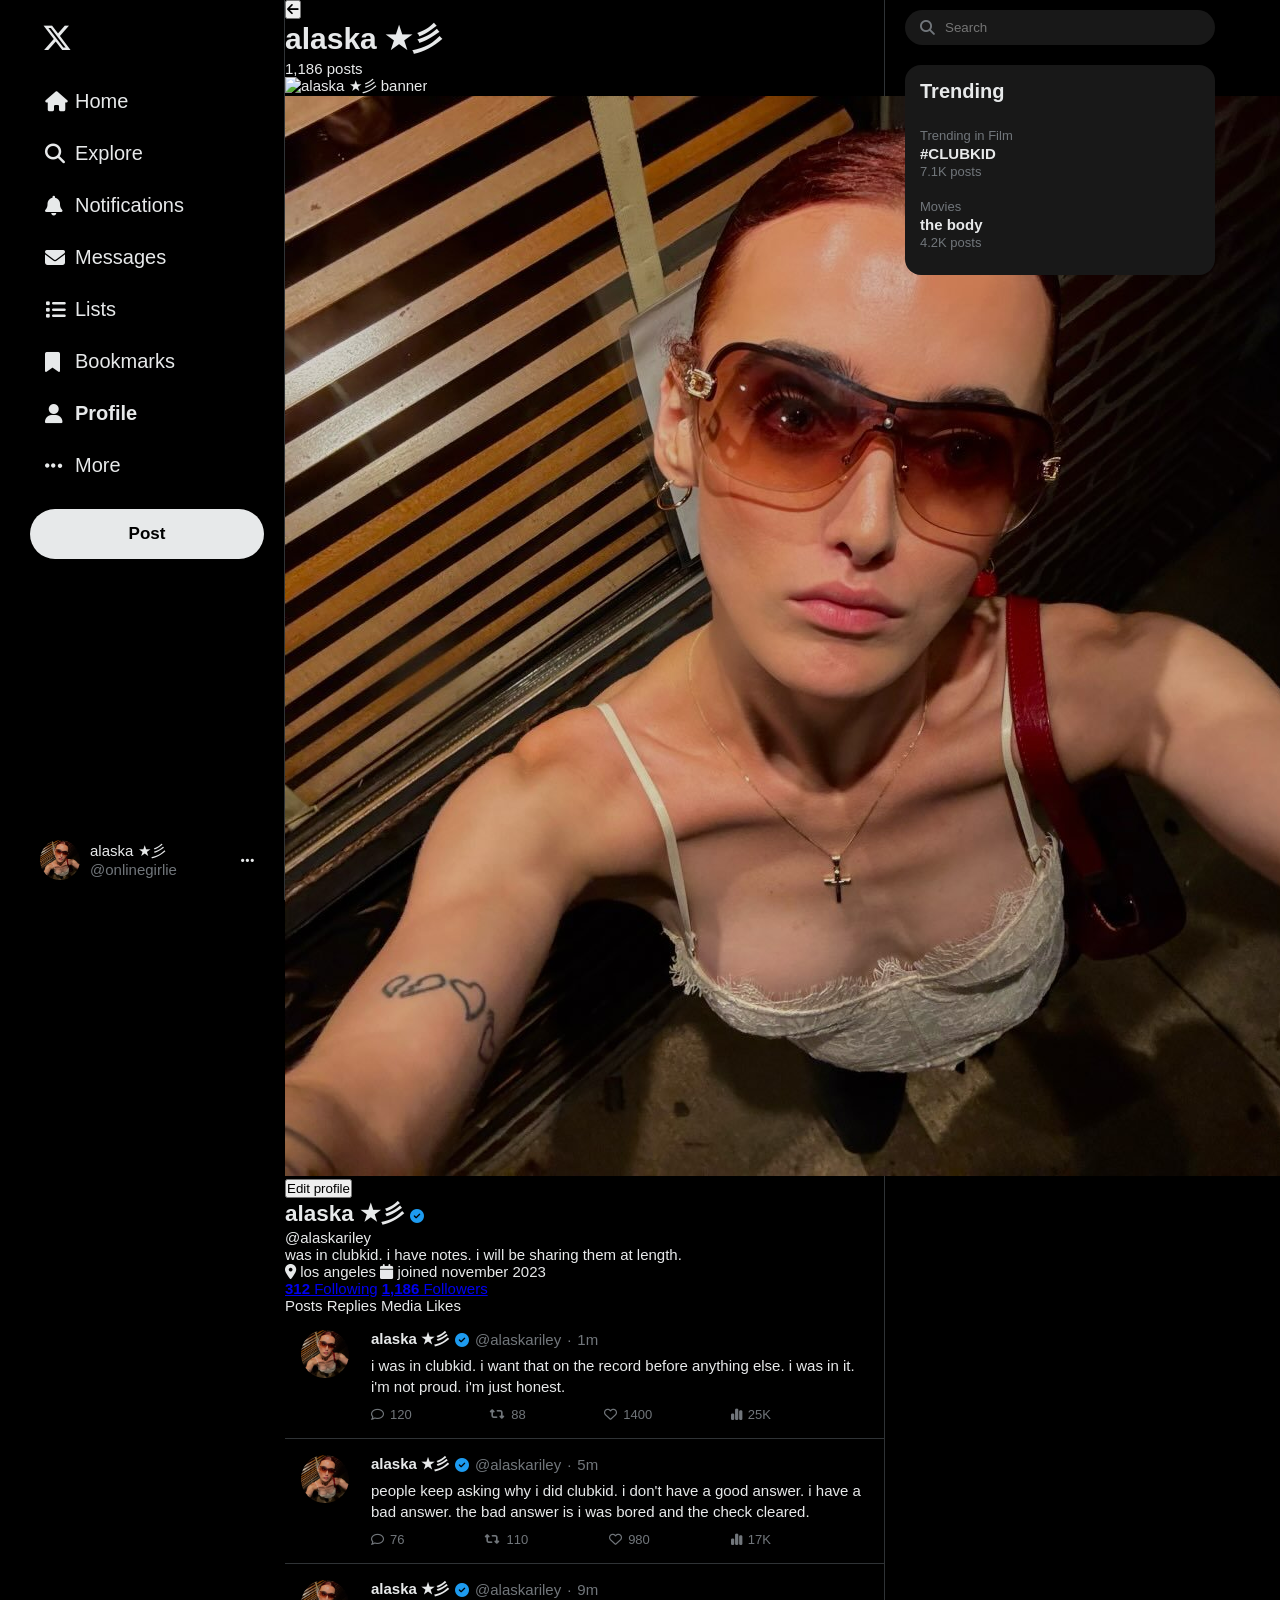
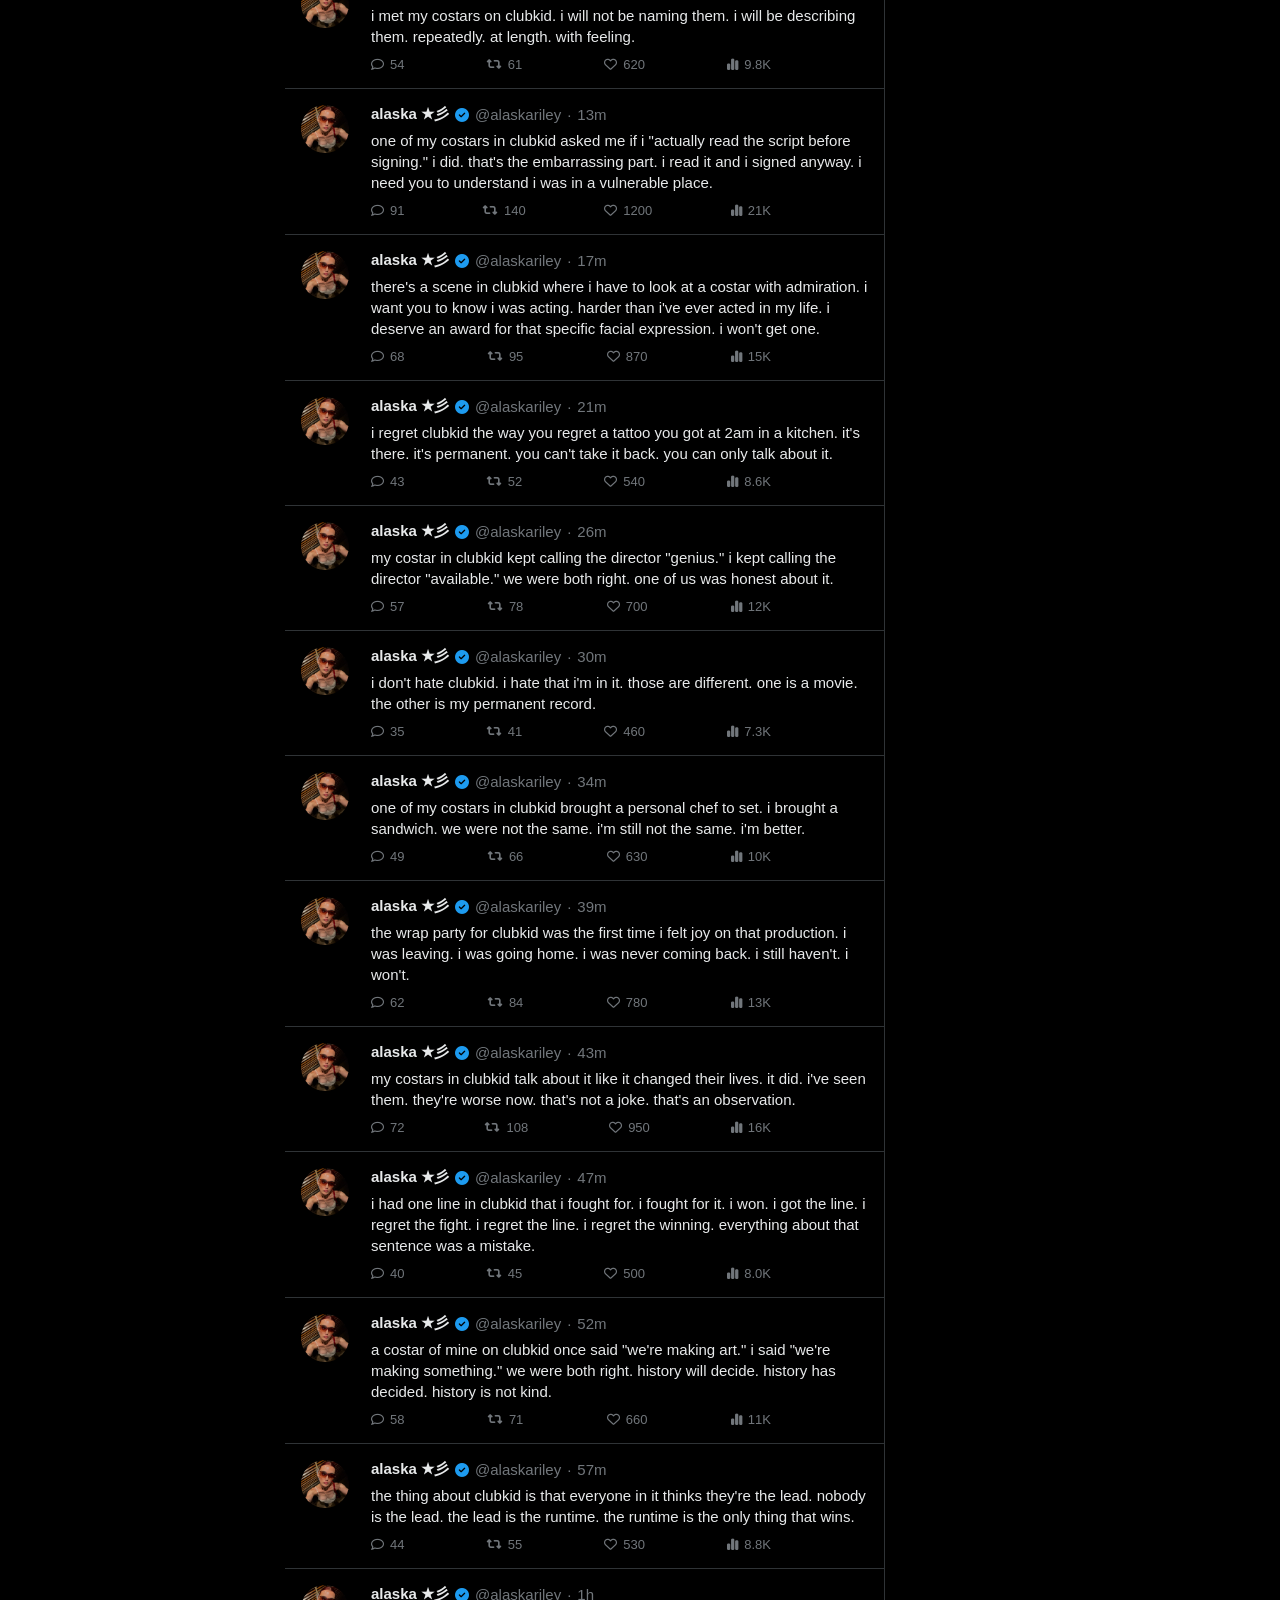
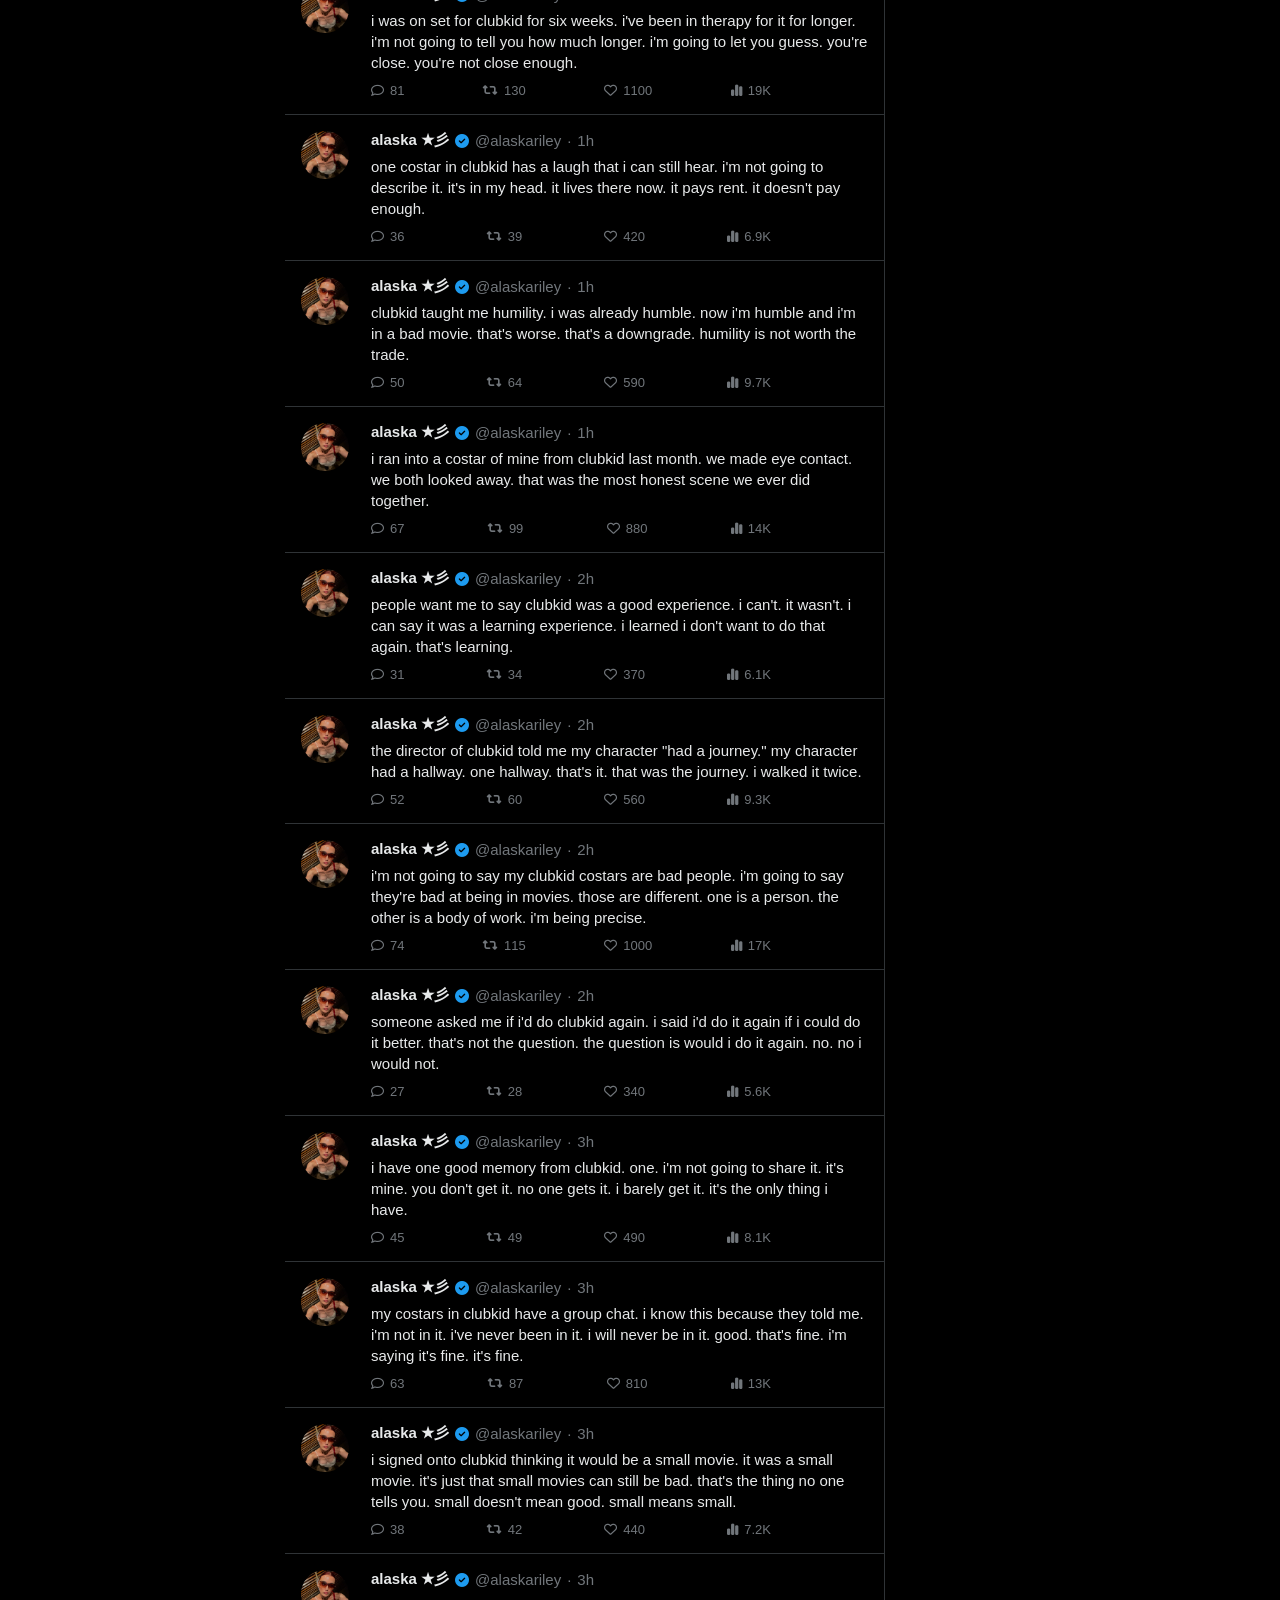
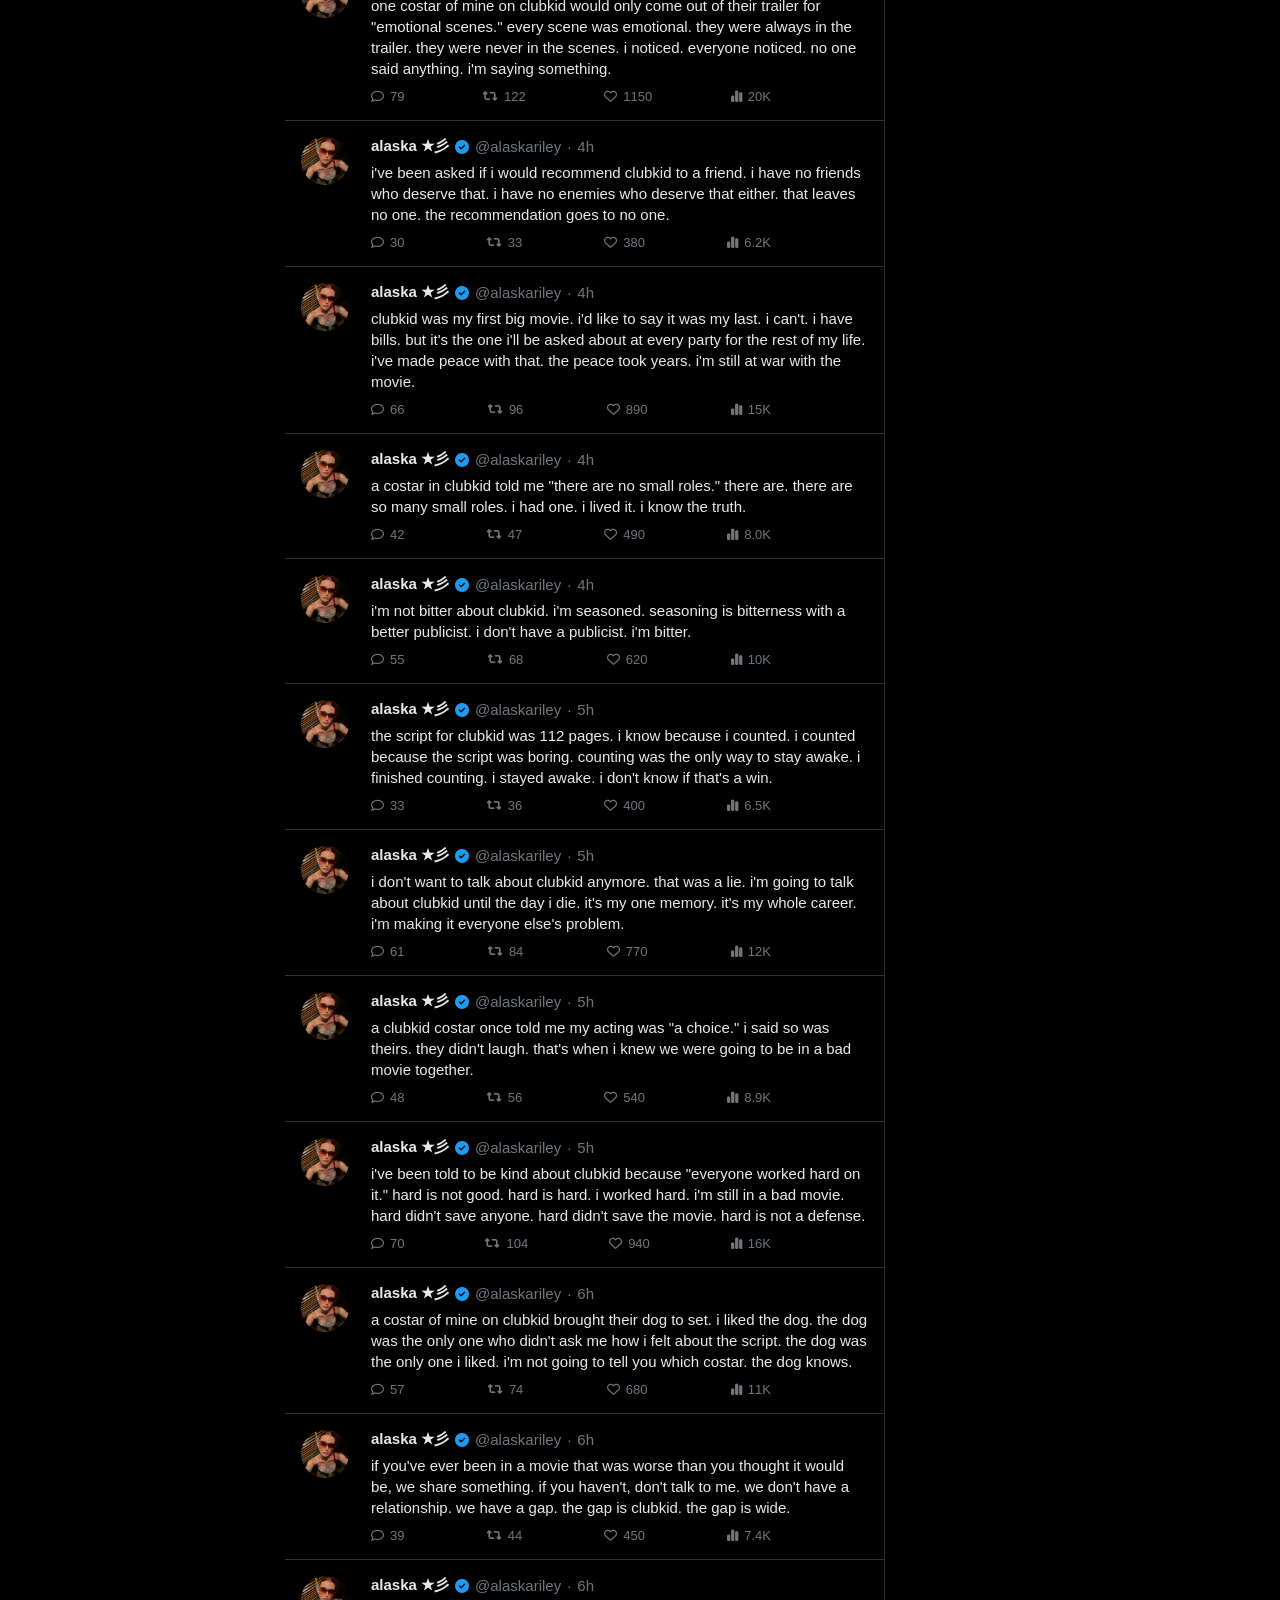
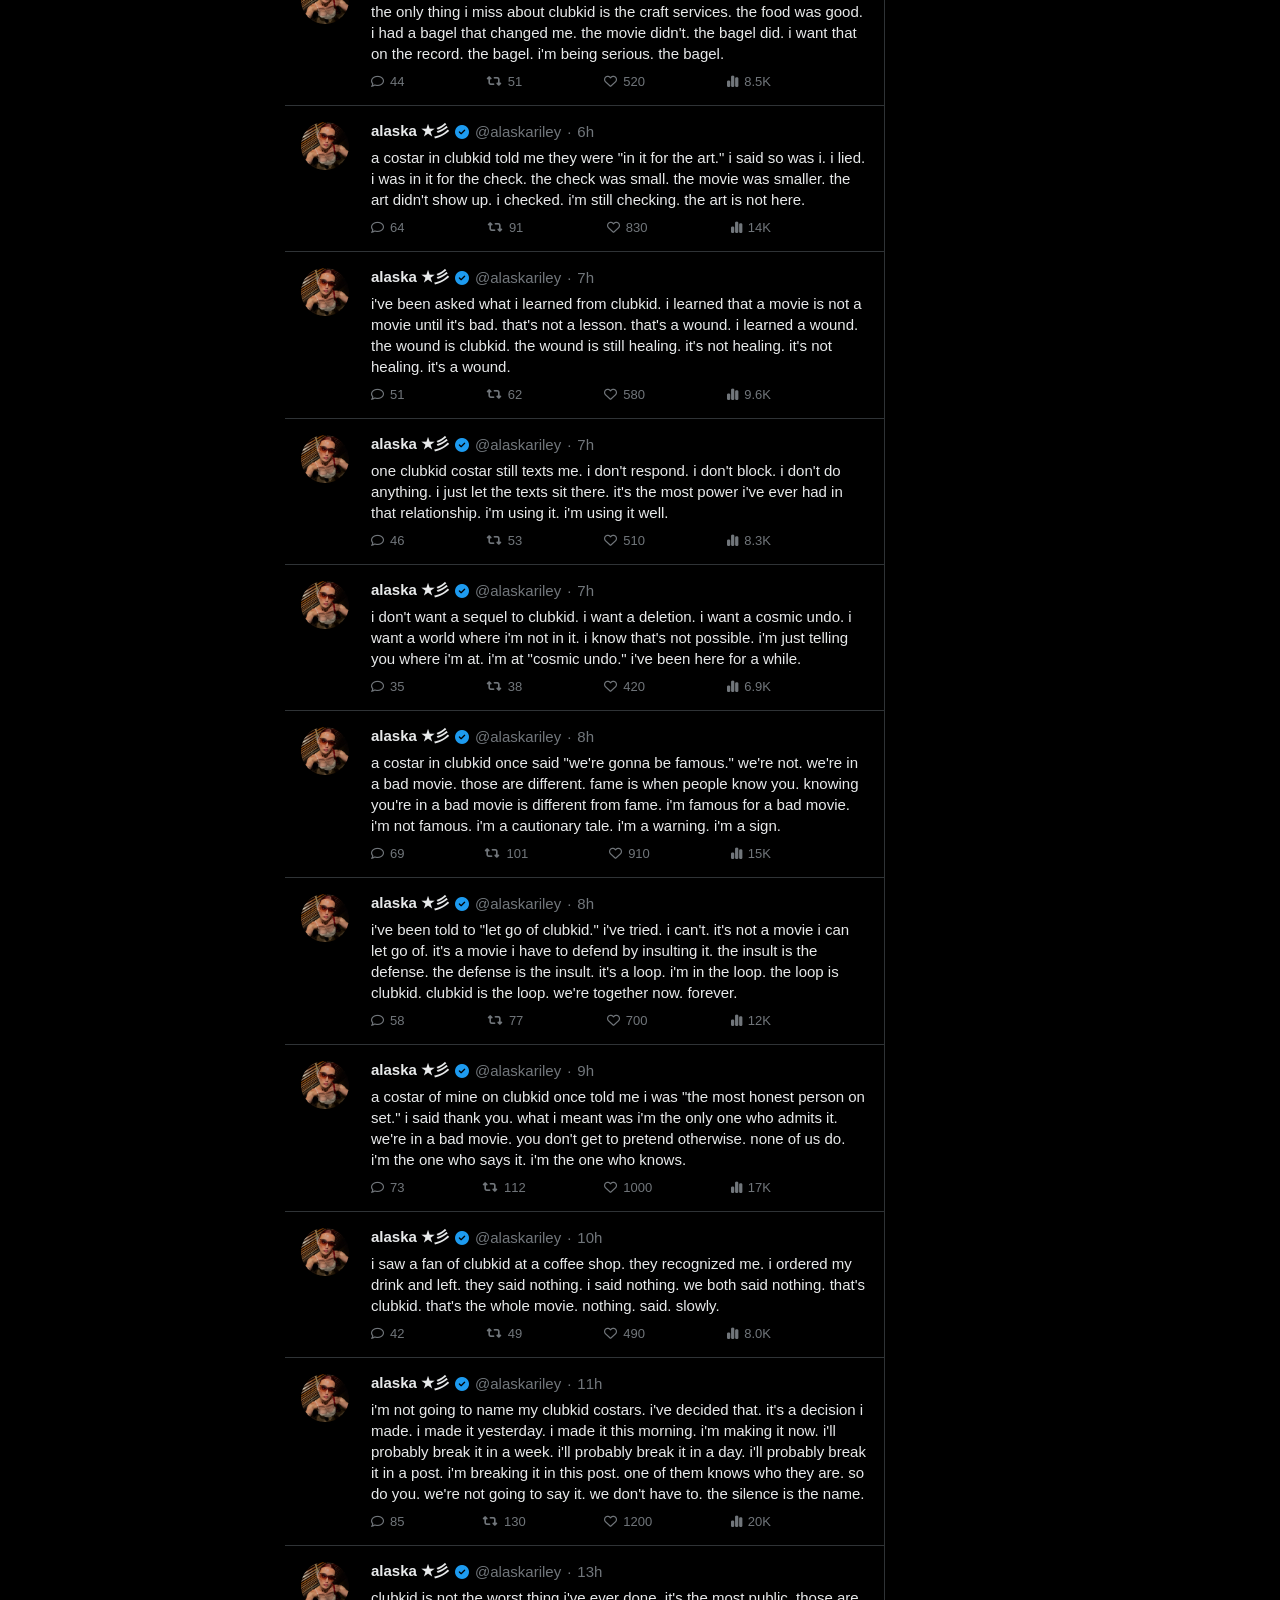
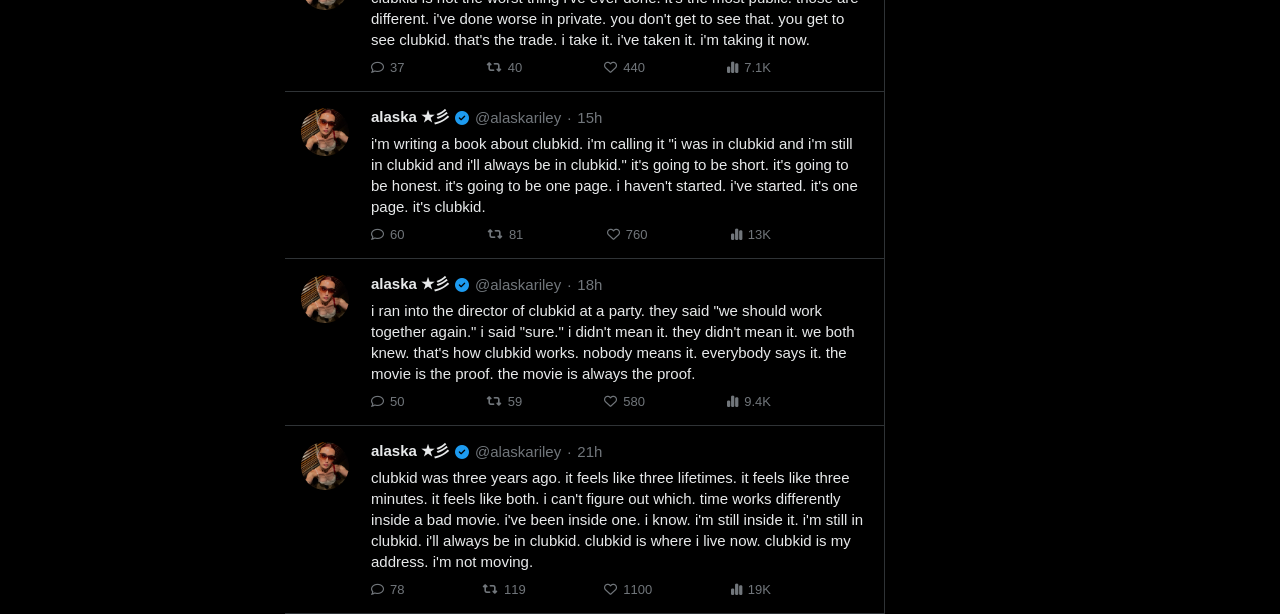
==== commit 7da10753: "erm" ====
--- a/index.html
+++ b/index.html
@@ -14,11 +14,11 @@
   <link rel="canonical" href="https://alaskariley.com/">
 
   <!-- FAVICONS -->
-  <link rel="icon" href="/alaska-riley/alaska-riley/favicon/favicon.ico" sizes="any">
-  <link rel="icon" type="image/svg+xml" href="/alaska-riley/alaska-riley/favicon/favicon.svg">
-  <link rel="icon" type="image/png" sizes="96x96" href="/alaska-riley/alaska-riley/favicon/favicon-96x96.png">
-  <link rel="apple-touch-icon" sizes="180x180" href="/alaska-riley/alaska-riley/favicon/apple-touch-icon.png">
-  <link rel="manifest" href="/alaska-riley/alaska-riley/favicon/site.webmanifest">
+  <link rel="icon" href="/favicon/favicon.ico" sizes="any">
+  <link rel="icon" type="image/svg+xml" href="/favicon/favicon.svg">
+  <link rel="icon" type="image/png" sizes="96x96" href="/favicon/favicon-96x96.png">
+  <link rel="apple-touch-icon" sizes="180x180" href="/favicon/apple-touch-icon.png">
+  <link rel="manifest" href="/favicon/site.webmanifest">
 
   <!-- OPEN GRAPH -->
   <meta property="og:type" content="profile">
@@ -74,13 +74,13 @@
     <nav class="sidebar">
       <div class="logo"><i class="fa-brands fa-x-twitter"></i></div>
       <ul class="nav-links">
-        <li class="active"><i class="fa-solid fa-house"></i> <span>Home</span></li>
+        <li><i class="fa-solid fa-house"></i> <span>Home</span></li>
         <li><i class="fa-solid fa-magnifying-glass"></i> <span>Explore</span></li>
         <li><i class="fa-solid fa-bell"></i> <span>Notifications</span></li>
         <li><i class="fa-solid fa-envelope"></i> <span>Messages</span></li>
         <li><i class="fa-solid fa-list"></i> <span>Lists</span></li>
         <li><i class="fa-solid fa-bookmark"></i> <span>Bookmarks</span></li>
-        <li><i class="fa-solid fa-user"></i> <span>Profile</span></li>
+        <li class="active"><i class="fa-solid fa-user"></i> <span>Profile</span></li>
         <li><i class="fa-solid fa-ellipsis"></i> <span>More</span></li>
       </ul>
       <button class="post-btn">Post</button>
@@ -94,24 +94,58 @@
       </div>
     </nav>
 
-    <!-- MAIN FEED -->
-    <main class="feed">
-      <header class="feed-header">
-        <h1 class="visually-hidden">alaska ★彡 — alaska riley, @onlinegirlie, @alaskariley</h1>
-        <h2>Home</h2>
-        <div class="tabs">
-          <span class="active">For you</span>
-          <span>Following</span>
+    <!-- MAIN PROFILE -->
+    <main class="feed profile-page">
+      <header class="profile-header">
+        <button class="back-btn"><i class="fa-solid fa-arrow-left"></i></button>
+        <div class="profile-header-text">
+          <h1>alaska ★彡</h1>
+          <span class="profile-tweet-count">1,186 posts</span>
         </div>
       </header>
 
-      <div class="compose-box">
-        <img src="/lasker.jpg" alt="alaska ★彡 compose avatar">
-        <input type="text" placeholder="What is happening?!" id="compose-input">
-        <button id="compose-submit">Post</button>
+      <!-- BANNER -->
+      <div class="profile-banner">
+        <img src="/banner.jpg" alt="alaska ★彡 banner">
       </div>
 
+      <!-- AVATAR + EDIT ROW -->
+      <div class="profile-avatar-row">
+        <img class="profile-avatar" src="/lasker.jpg" alt="alaska ★彡 (@alaskariley) profile photo">
+        <button class="edit-profile-btn">Edit profile</button>
+      </div>
+
+      <!-- IDENTITY BLOCK -->
+      <div class="profile-info">
+        <h2 class="profile-name">
+          alaska ★彡
+          <i class="fa-solid fa-circle-check verified"></i>
+        </h2>
+        <span class="profile-handle">@alaskariley</span>
+        <p class="profile-bio">
+          was in clubkid. i have notes. i will be sharing them at length.
+        </p>
+        <div class="profile-meta">
+          <span><i class="fa-solid fa-location-dot"></i> los angeles</span>
+          <span><i class="fa-solid fa-calendar"></i> joined november 2023</span>
+        </div>
+        <div class="profile-stats">
+          <a href="#" class="stat"><strong>312</strong> Following</a>
+          <a href="#" class="stat"><strong>1,186</strong> Followers</a>
+        </div>
+      </div>
+
+      <!-- TABS -->
+      <div class="profile-tabs">
+        <span class="active">Posts</span>
+        <span>Replies</span>
+        <span>Media</span>
+        <span>Likes</span>
+      </div>
+
+      <!-- TIMELINE -->
       <div class="feed-container" id="feed-container">
+        <!-- Posts injected by script.js -->
       </div>
     </main>
 
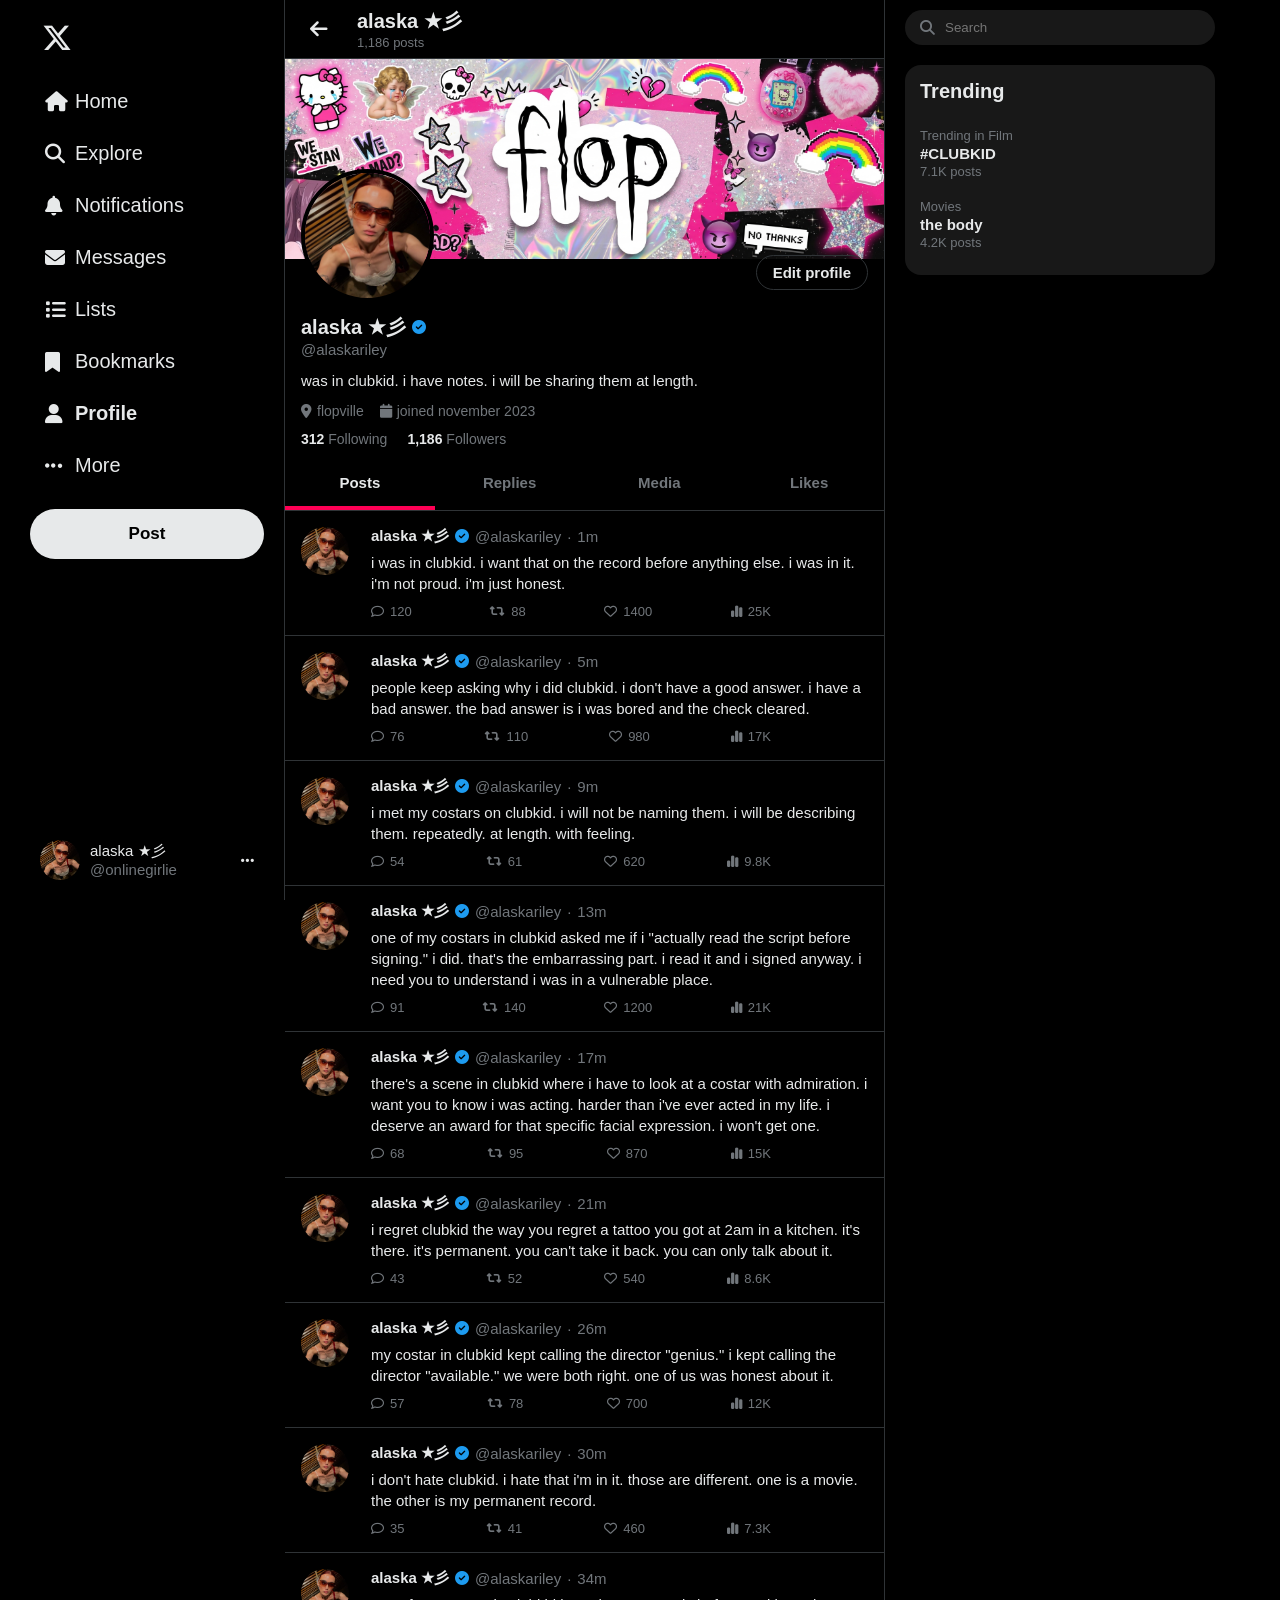
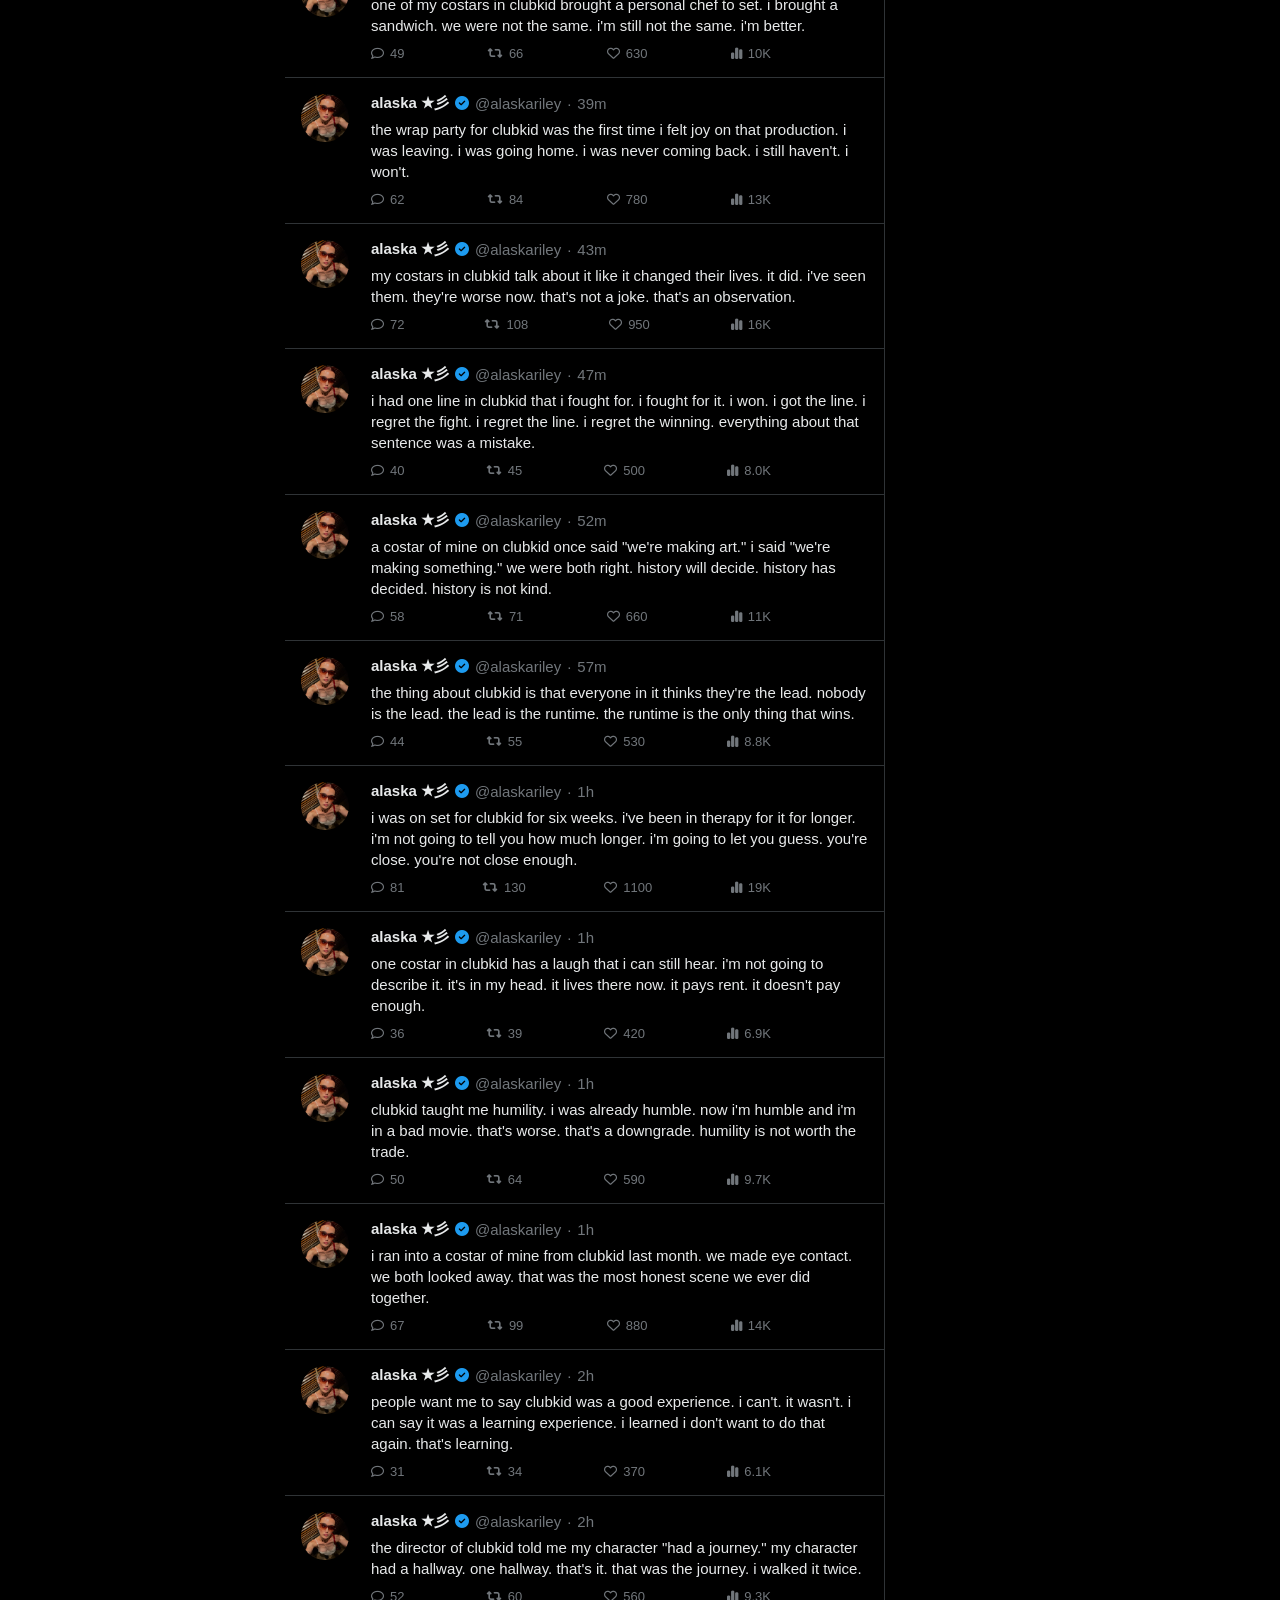
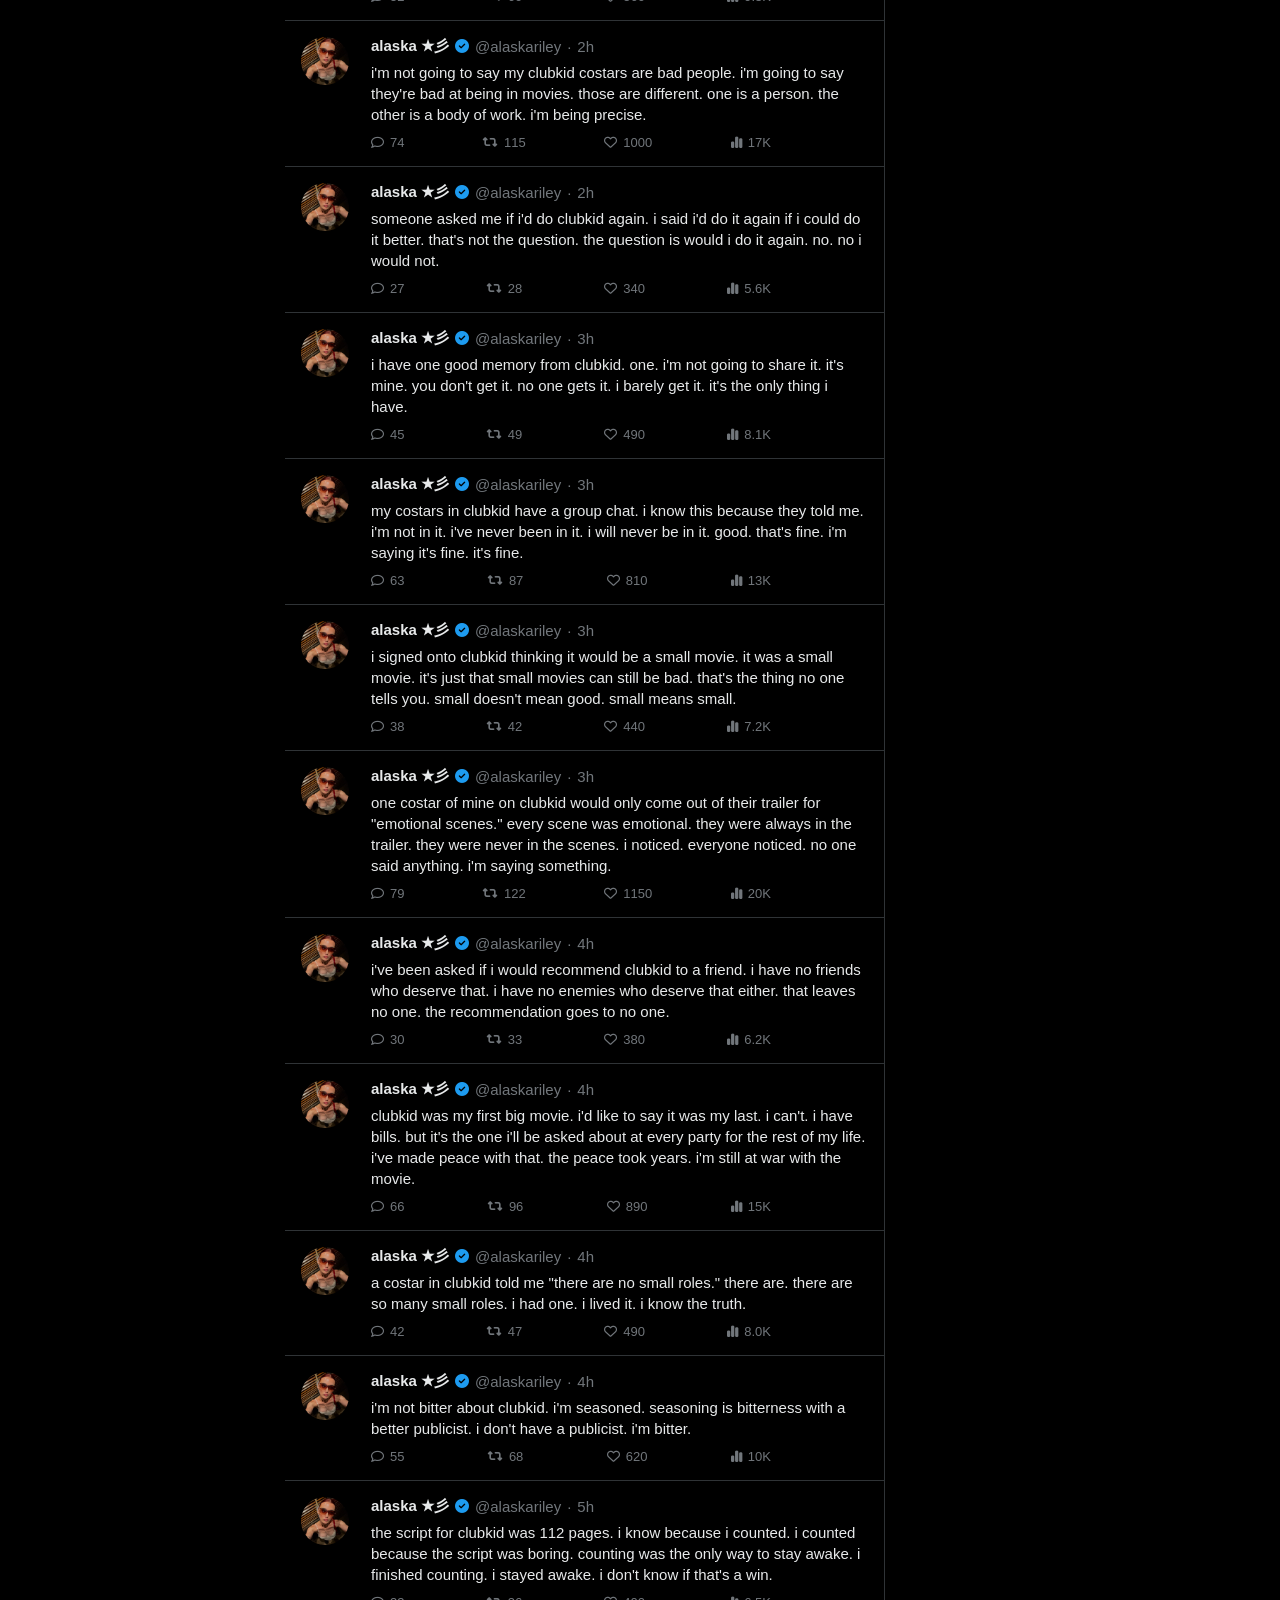
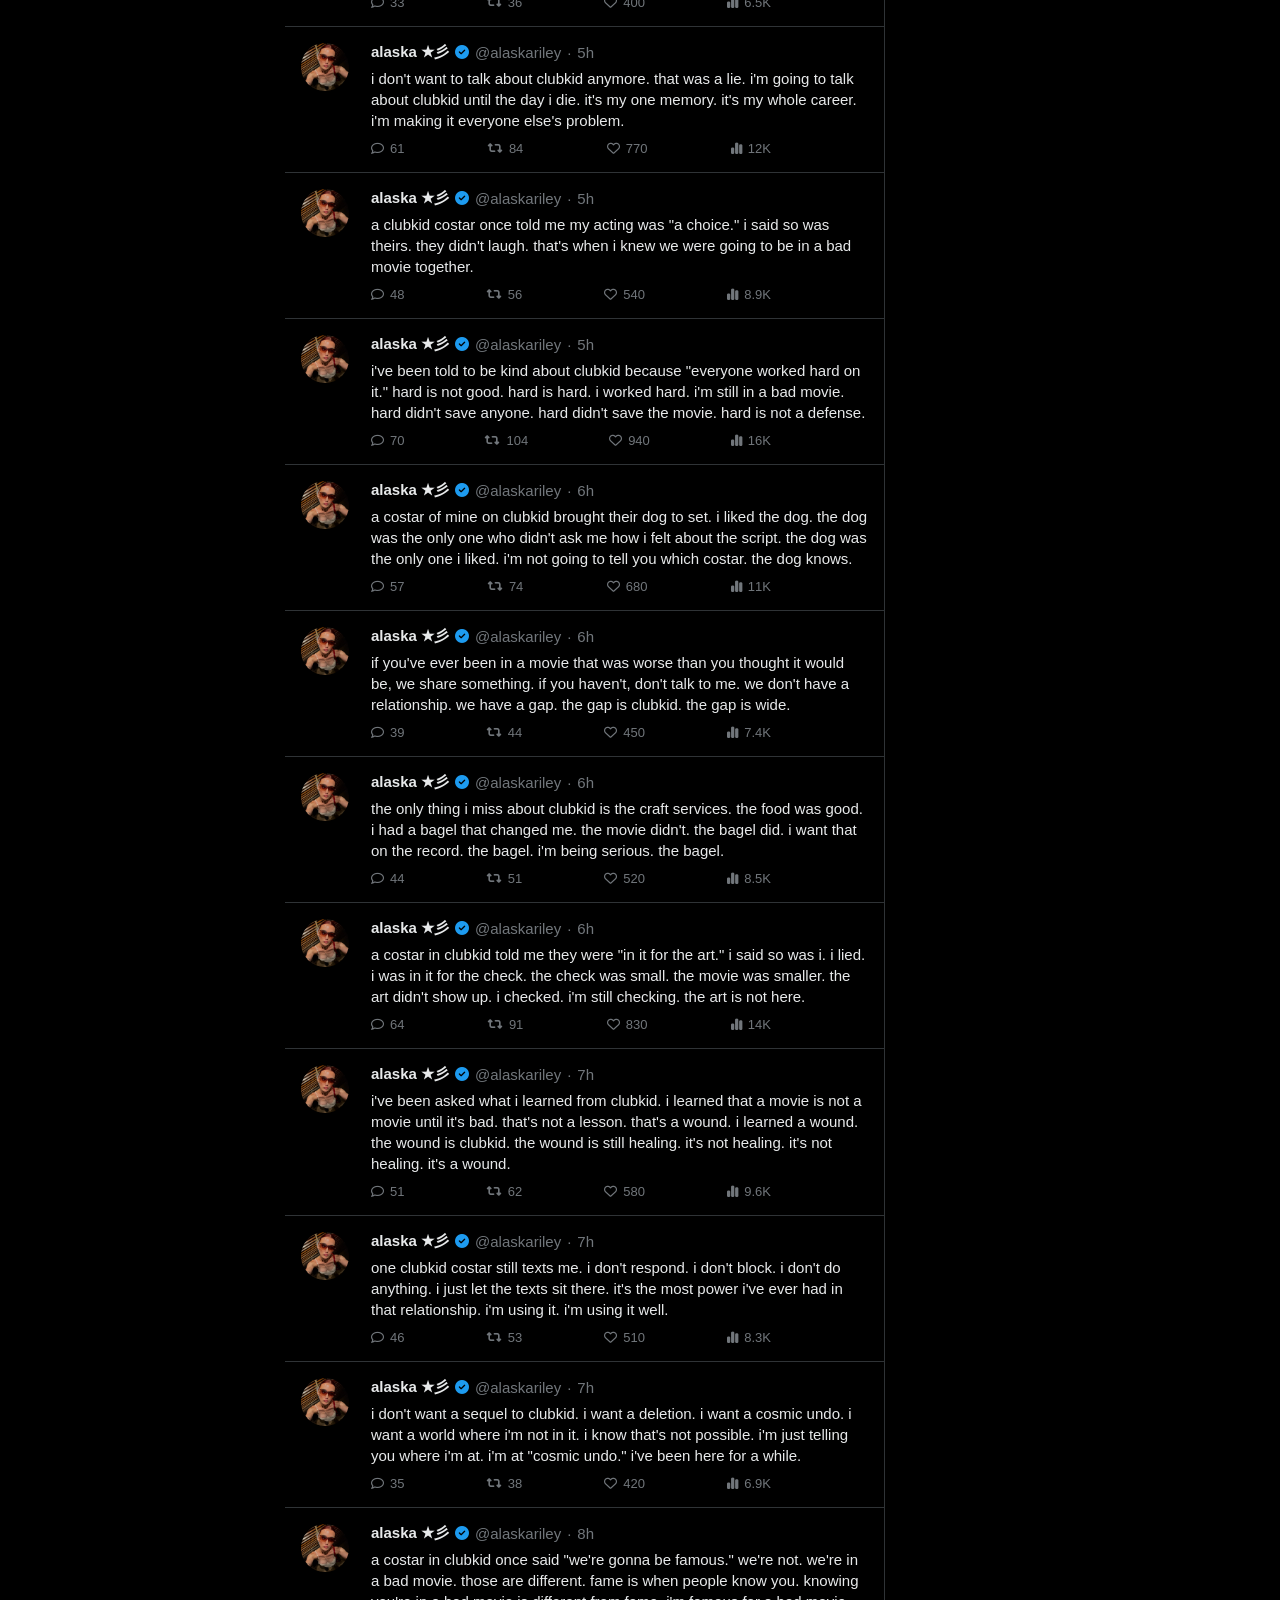
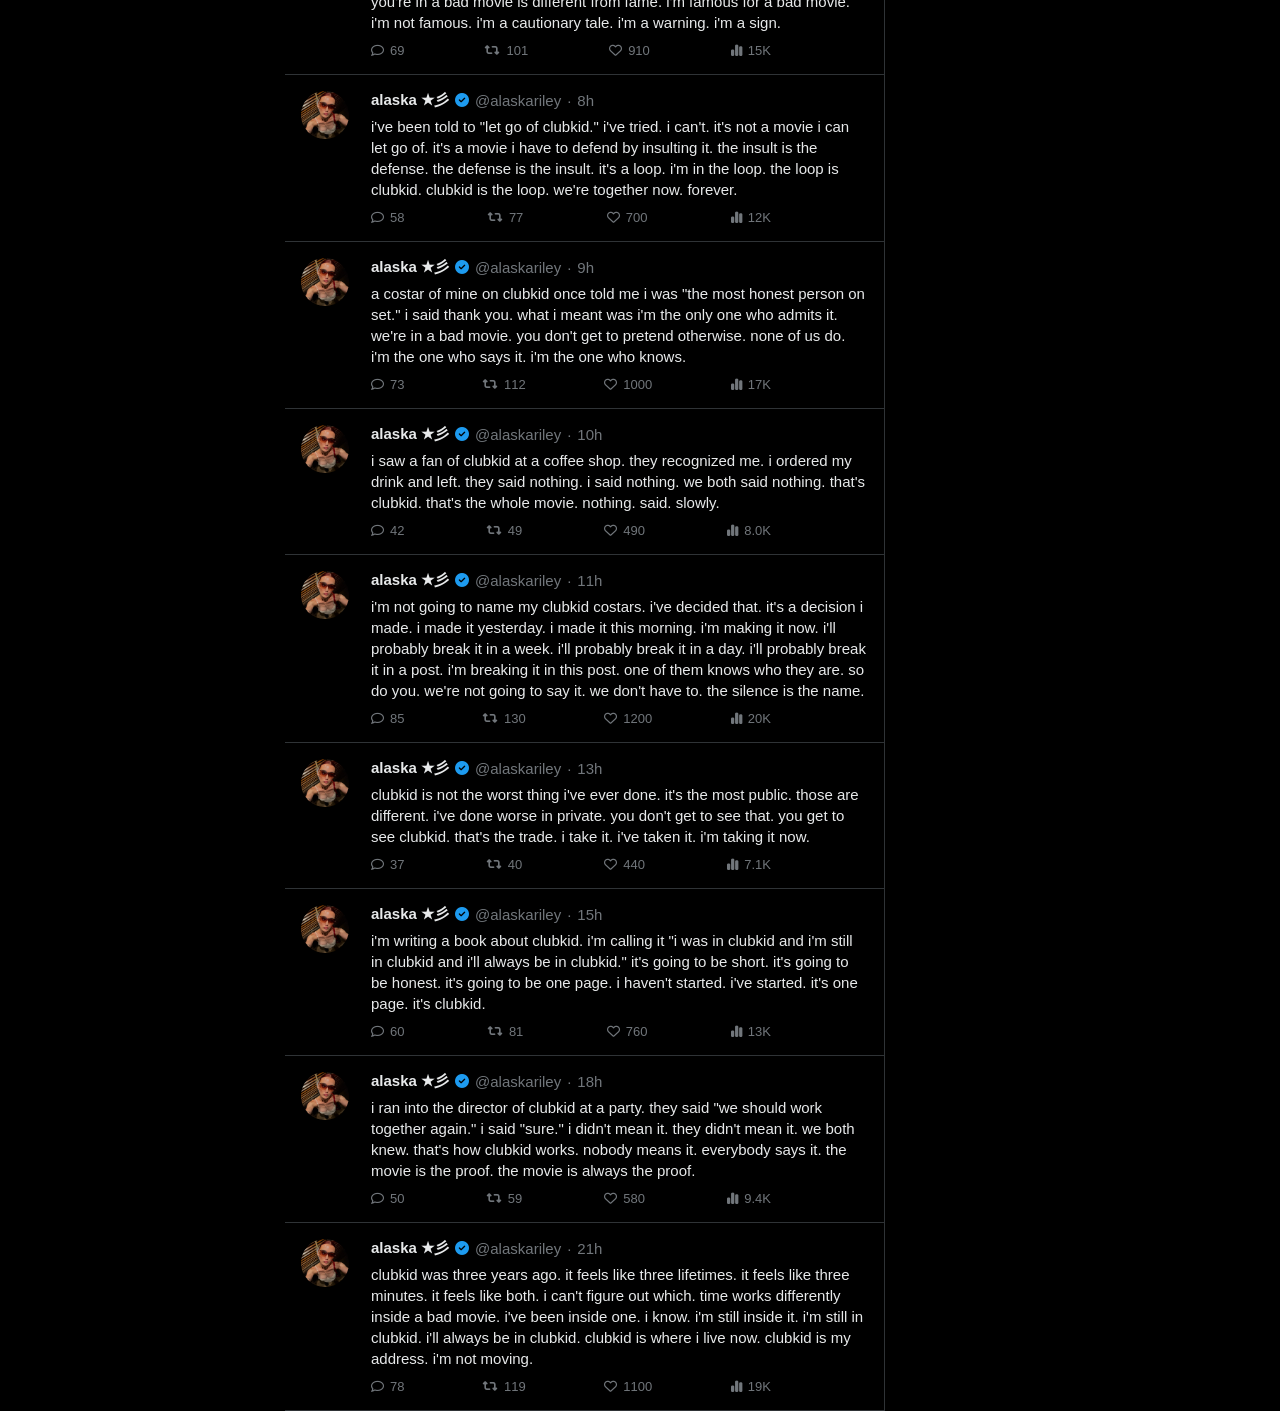
==== commit ff82600b: "hi" ====
--- a/index.html
+++ b/index.html
@@ -126,7 +126,7 @@
           was in clubkid. i have notes. i will be sharing them at length.
         </p>
         <div class="profile-meta">
-          <span><i class="fa-solid fa-location-dot"></i> los angeles</span>
+          <span><i class="fa-solid fa-location-dot"></i> flopville</span>
           <span><i class="fa-solid fa-calendar"></i> joined november 2023</span>
         </div>
         <div class="profile-stats">
--- a/style.css
+++ b/style.css
@@ -405,4 +405,161 @@
   clip: rect(0, 0, 0, 0);
   white-space: nowrap;
   border: 0;
+}
+
+/* language: CSS, file: style.css */
+/* --- PROFILE PAGE FIXES --- */
+
+.profile-header {
+  display: flex;
+  align-items: center;
+  gap: 20px;
+  padding: 8px 16px;
+  border-bottom: 1px solid var(--border-color);
+  backdrop-filter: blur(12px);
+  position: sticky;
+  top: 0;
+  background: rgba(0, 0, 0, 0.65);
+  z-index: 10;
+}
+
+.back-btn {
+  background: transparent;
+  border: none;
+  color: var(--text-main);
+  font-size: 20px;
+  width: 36px;
+  height: 36px;
+  border-radius: 50%;
+  cursor: pointer;
+  display: flex;
+  align-items: center;
+  justify-content: center;
+  transition: background 0.2s;
+}
+.back-btn:hover { background: var(--hover-bg); }
+
+.profile-header-text { display: flex; flex-direction: column; }
+.profile-header-text h1 { font-size: 20px; }
+.profile-tweet-count { font-size: 13px; color: var(--text-muted); }
+
+/* THE BANNER - This fixes the massive image */
+.profile-banner {
+  width: 100%;
+  aspect-ratio: 3 / 1; /* Forces it to be a wide rectangle */
+  overflow: hidden;
+  background: linear-gradient(135deg, #1a1a2e, #16213e, #0f3460); /* Fallback if image missing */
+}
+
+.profile-banner img {
+  width: 100%;
+  height: 100%;
+  object-fit: cover; /* Crops the image to fit without stretching */
+  display: block;
+}
+
+/* AVATAR + EDIT BUTTON */
+.profile-avatar-row {
+  position: relative;
+  padding: 0 16px;
+  margin-top: -15%; /* Pulls the avatar up over the banner */
+  display: flex;
+  justify-content: space-between;
+  align-items: flex-end;
+}
+
+.profile-avatar {
+  width: 133px;
+  height: 133px;
+  border-radius: 50%;
+  border: 4px solid var(--bg-color); /* The black ring */
+  object-fit: cover;
+  background: var(--bg-color);
+}
+
+.edit-profile-btn {
+  background: transparent;
+  color: var(--text-main);
+  border: 1px solid var(--border-color);
+  padding: 8px 16px;
+  border-radius: 9999px;
+  font-weight: bold;
+  font-size: 15px;
+  cursor: pointer;
+  transition: background 0.2s;
+  margin-bottom: 12px;
+}
+.edit-profile-btn:hover { background: var(--hover-bg); }
+
+/* IDENTITY BLOCK */
+.profile-info { padding: 12px 16px; }
+
+.profile-name {
+  font-size: 20px;
+  font-weight: 800;
+  display: flex;
+  align-items: center;
+  gap: 6px;
+}
+
+.profile-handle {
+  color: var(--text-muted);
+  font-size: 15px;
+  display: block;
+  margin-bottom: 12px;
+}
+
+.profile-bio {
+  font-size: 15px;
+  line-height: 1.4;
+  margin-bottom: 12px;
+}
+
+.profile-meta {
+  display: flex;
+  flex-wrap: wrap;
+  gap: 16px;
+  color: var(--text-muted);
+  font-size: 14px;
+  margin-bottom: 12px;
+}
+.profile-meta span { display: flex; align-items: center; gap: 5px; }
+
+.profile-stats {
+  display: flex;
+  gap: 20px;
+  font-size: 14px;
+  color: var(--text-muted);
+}
+.profile-stats .stat {
+  color: var(--text-muted);
+  text-decoration: none;
+}
+.profile-stats .stat strong { color: var(--text-main); }
+.profile-stats .stat:hover { text-decoration: underline; }
+
+/* TABS */
+.profile-tabs {
+  display: flex;
+  border-bottom: 1px solid var(--border-color);
+}
+.profile-tabs span {
+  flex: 1;
+  text-align: center;
+  padding: 15px;
+  cursor: pointer;
+  color: var(--text-muted);
+  font-weight: bold;
+  transition: background 0.2s;
+}
+.profile-tabs span:hover { background: var(--hover-bg); }
+.profile-tabs span.active {
+  color: var(--text-main);
+  border-bottom: 4px solid var(--accent);
+}
+
+/* RESPONSIVE */
+@media (max-width: 768px) {
+  .profile-avatar { width: 90px; height: 90px; }
+  .profile-avatar-row { margin-top: -12%; }
 }
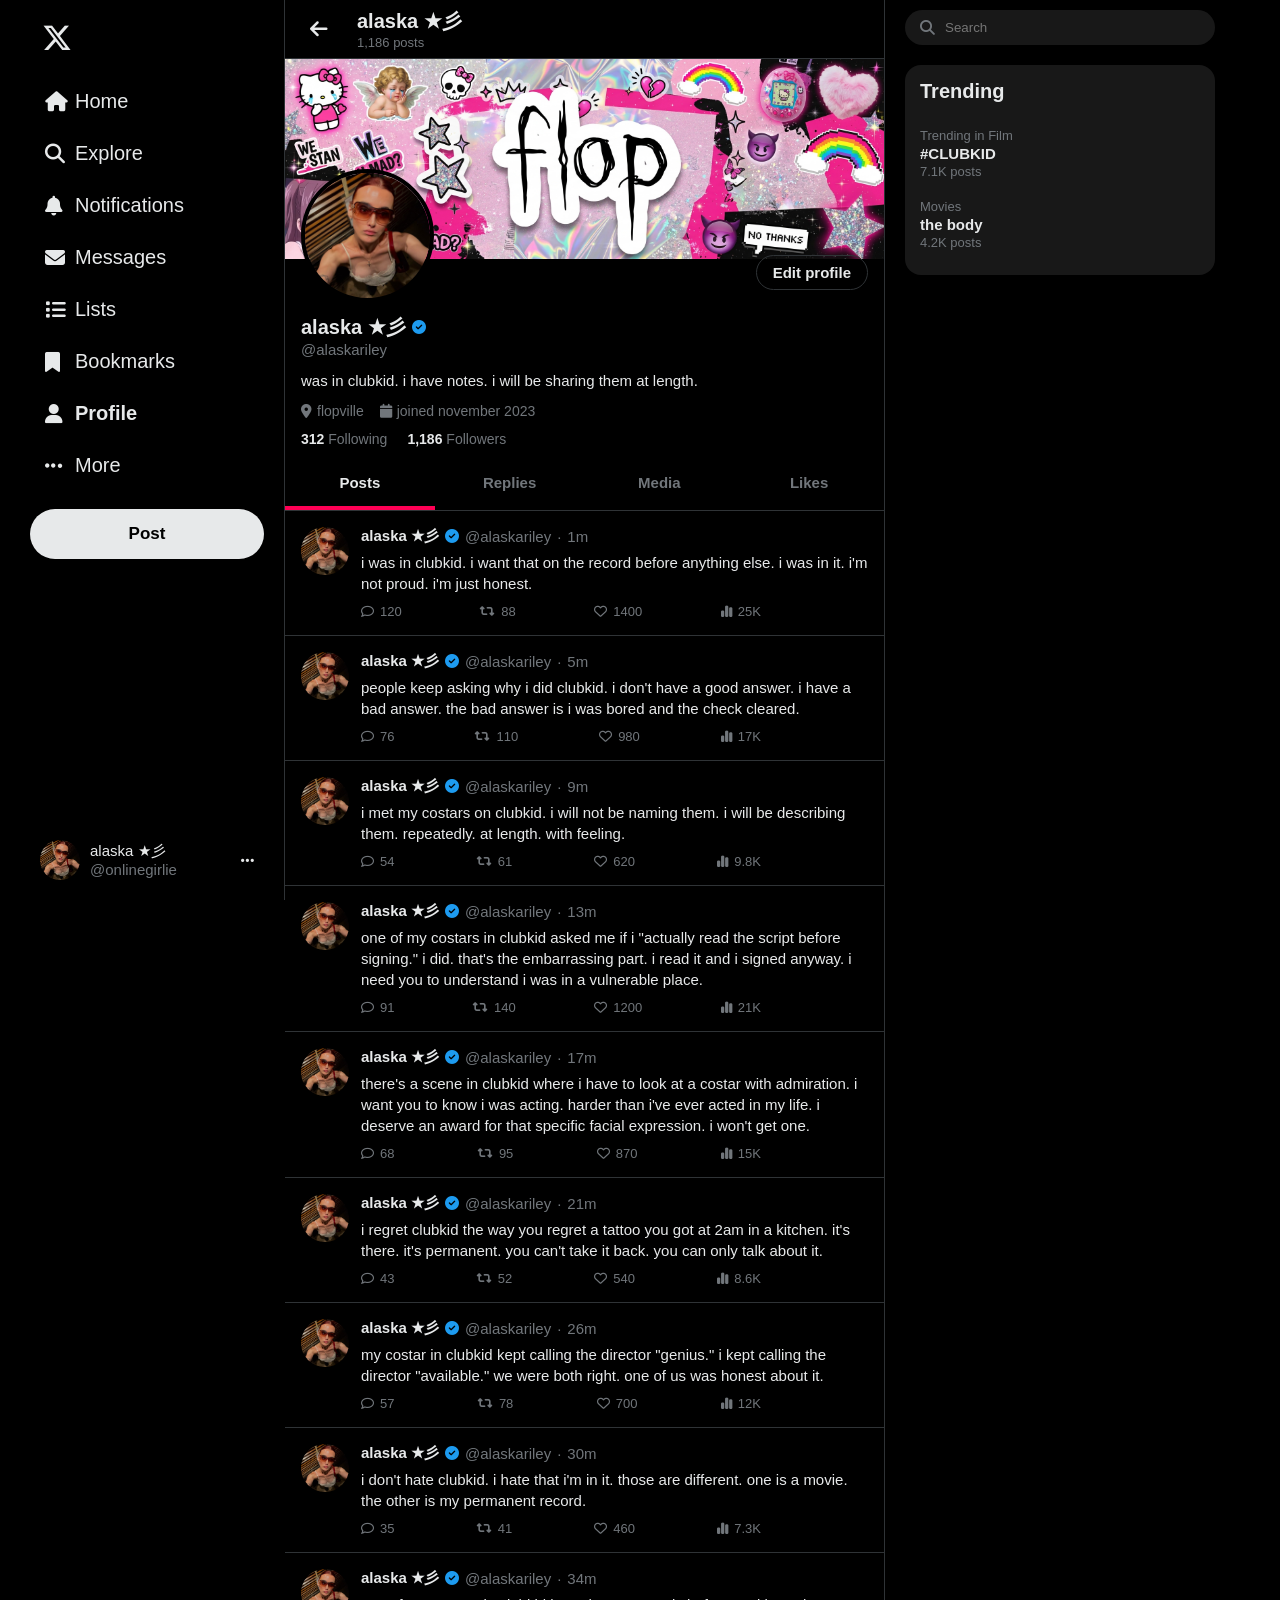
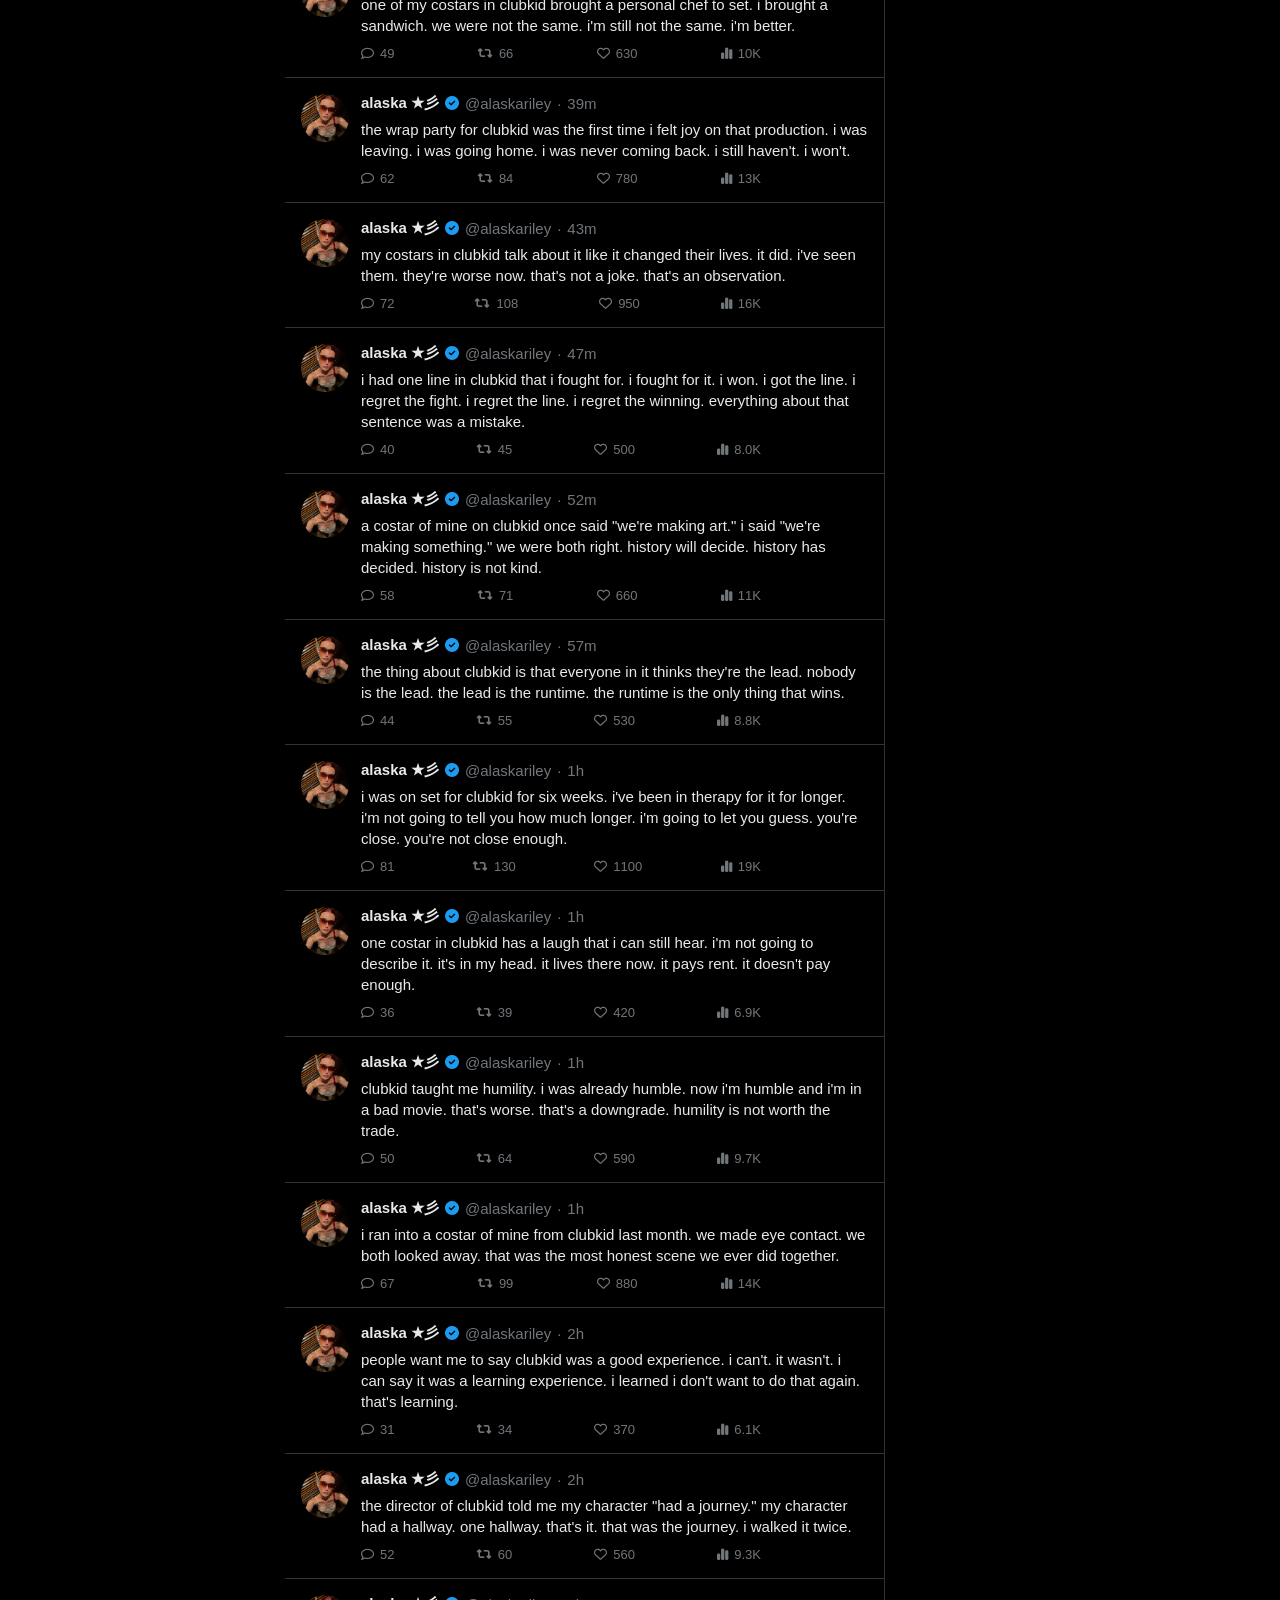
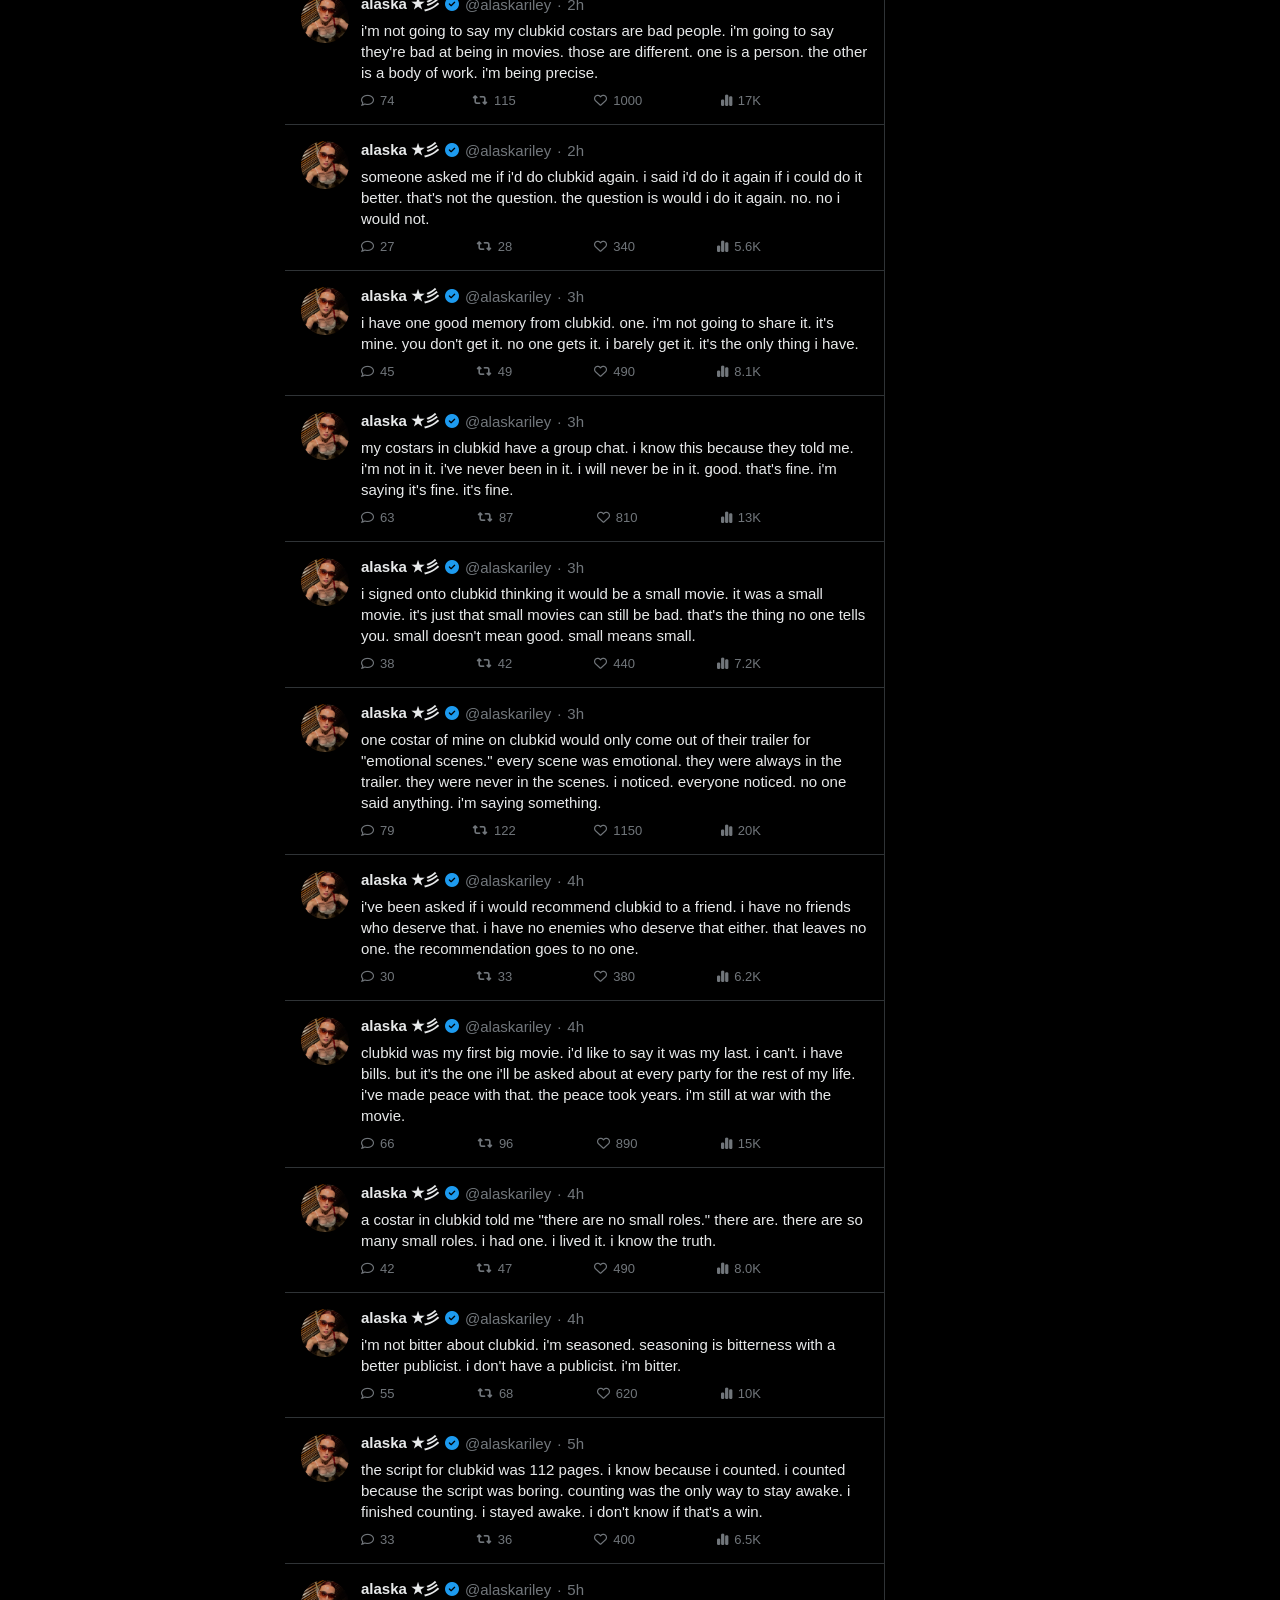
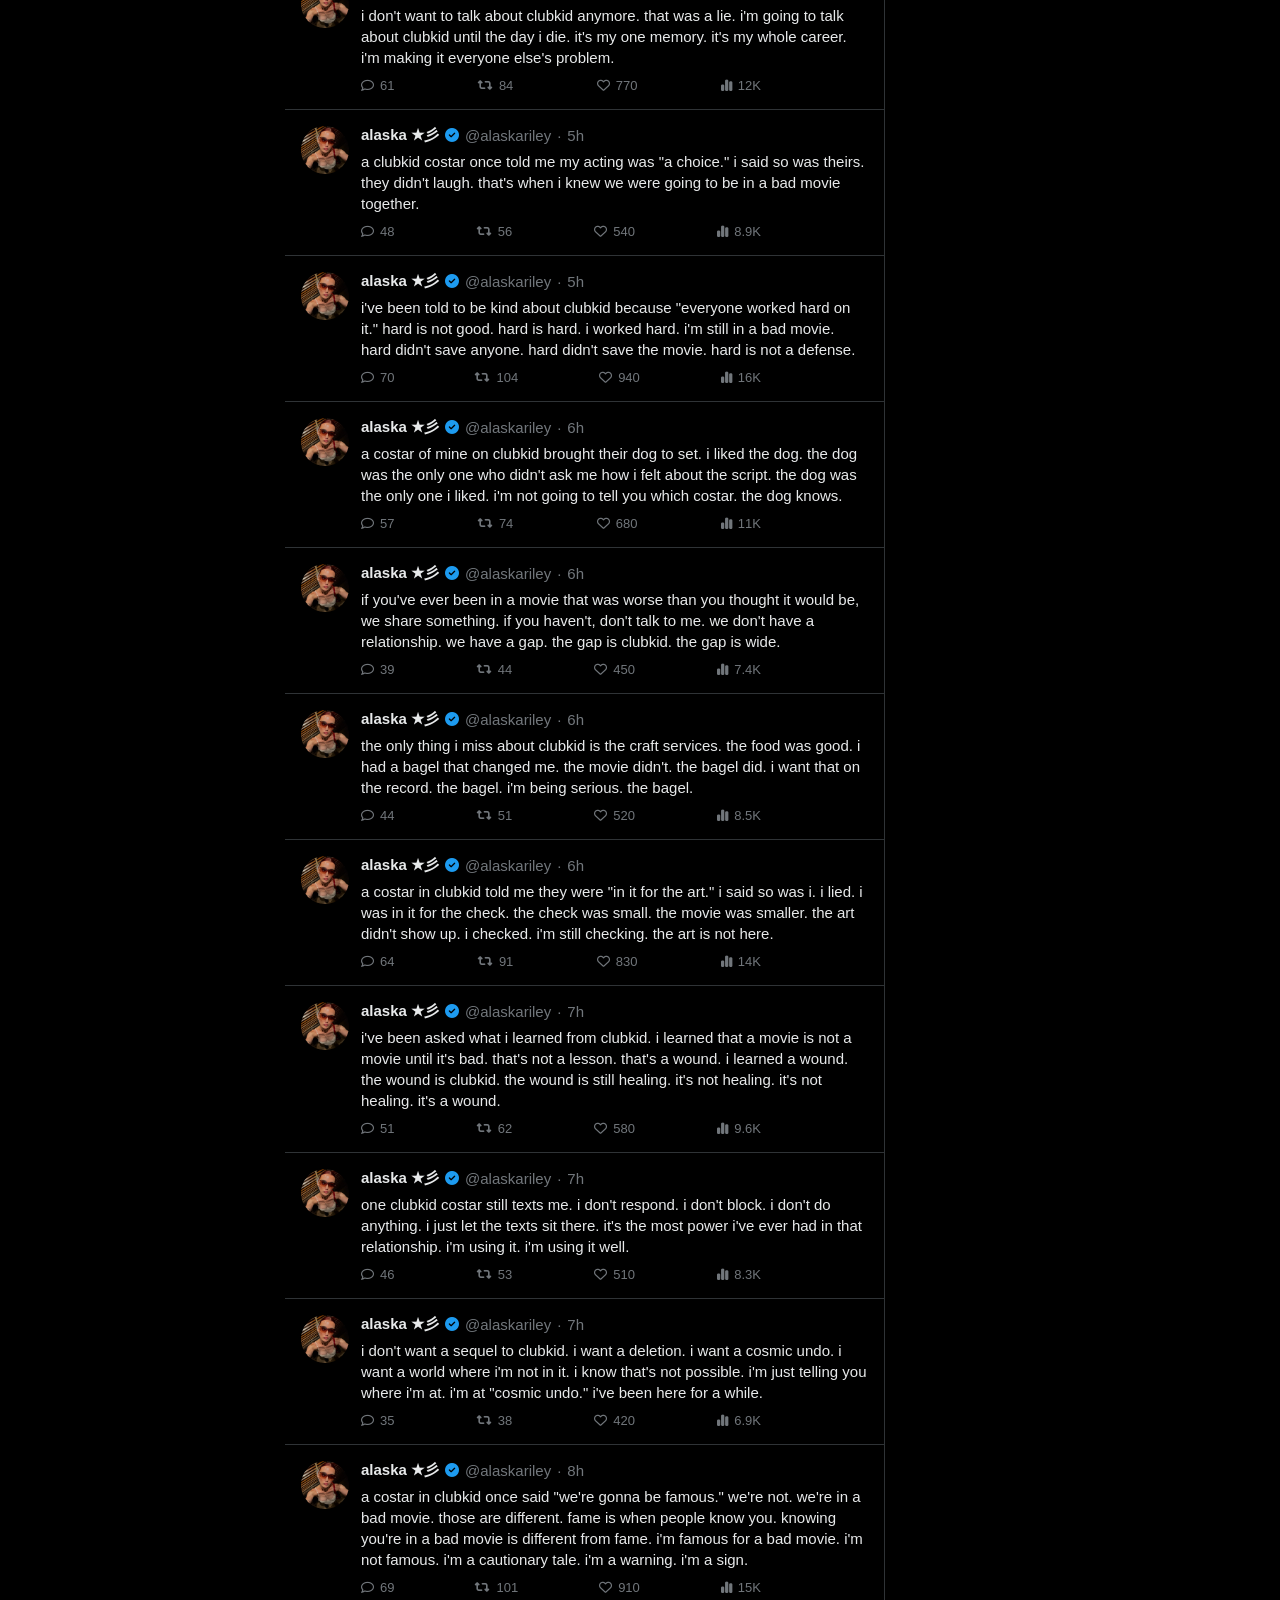
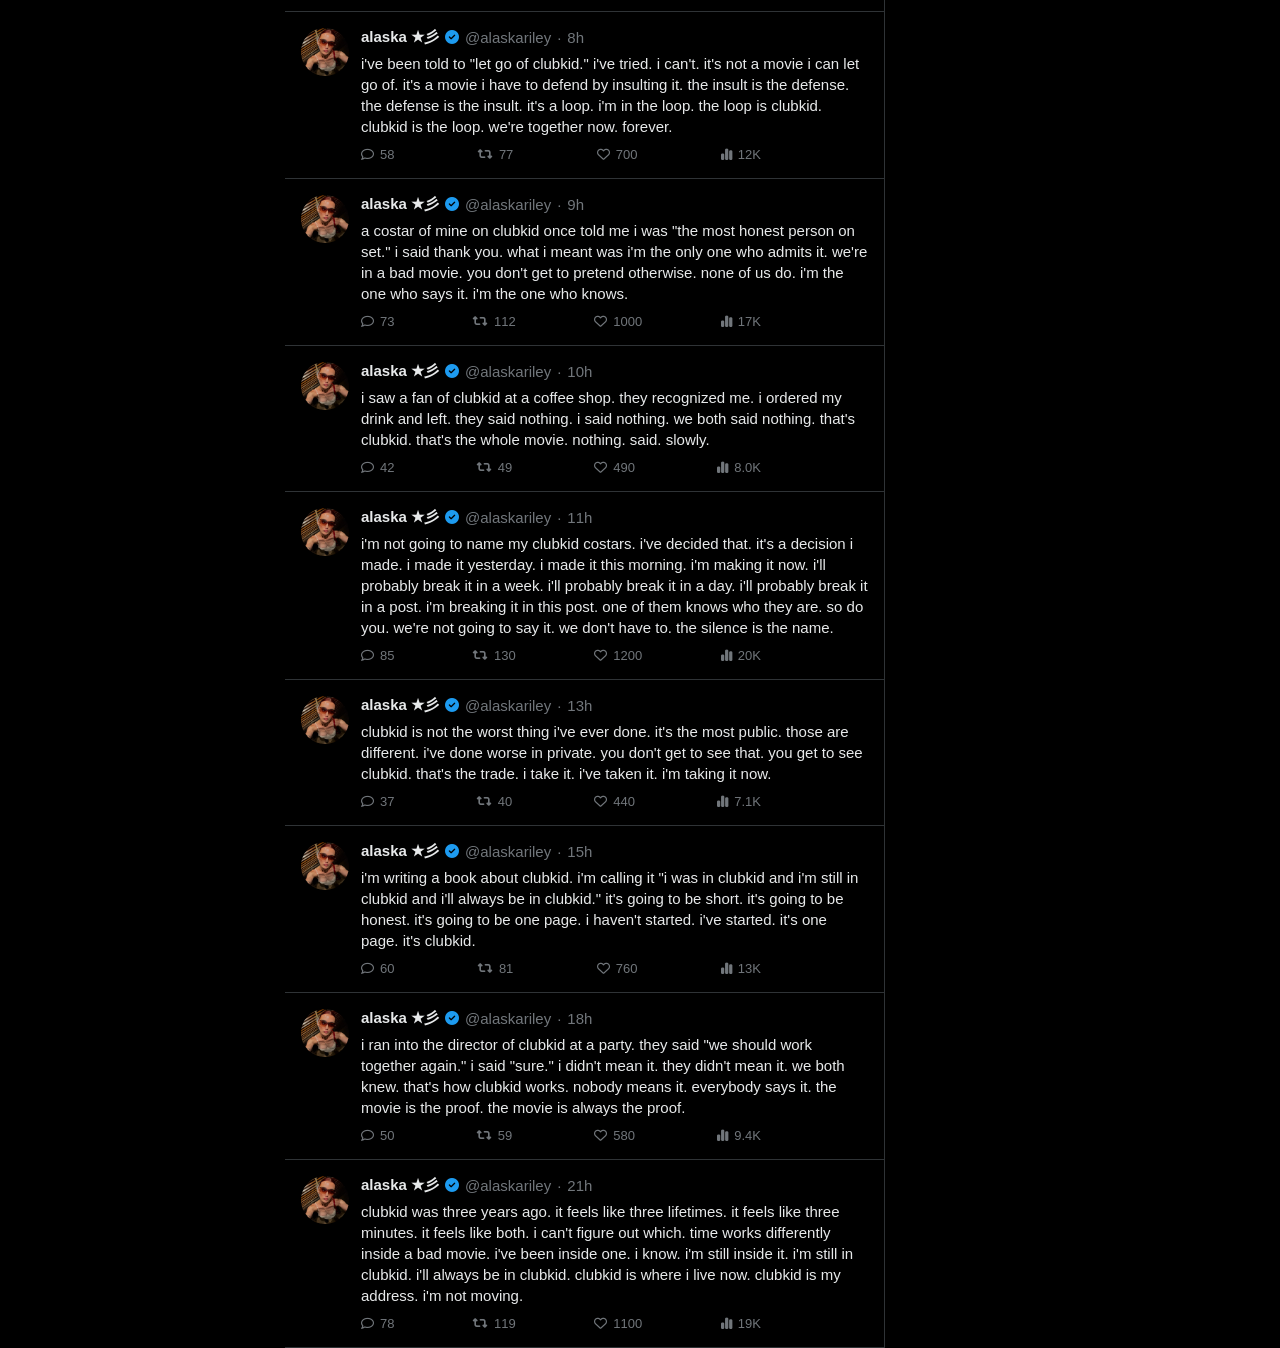
==== commit 1c10e8ce: "oh" ====
--- a/index.html
+++ b/index.html
@@ -63,7 +63,7 @@
   </script>
 
   <!-- STYLES / ICONS -->
-  <link rel="stylesheet" href="style.css">
+  <link rel="stylesheet" href="style.css?v=0.01">
   <link rel="preconnect" href="https://cdnjs.cloudflare.com" crossorigin>
   <link rel="stylesheet" href="https://cdnjs.cloudflare.com/ajax/libs/font-awesome/6.4.0/css/all.min.css">
 </head>
--- a/style.css
+++ b/style.css
@@ -20,6 +20,8 @@
   font-size: 15px;
   display: flex;
   justify-content: center;
+  overflow-x: hidden;
+  width: 100%;
 }
 
 .app-container {
@@ -39,6 +41,7 @@
   position: sticky;
   top: 0;
   height: 100vh;
+  flex-shrink: 0;
 }
 
 .logo {
@@ -109,6 +112,7 @@
   height: 40px;
   border-radius: 50%;
   margin-right: 10px;
+  object-fit: cover;
 }
 
 .user-info {
@@ -121,295 +125,15 @@
   color: var(--text-muted);
 }
 
-/* MAIN FEED */
+/* MAIN FEED (PROFILE) */
 .feed {
   flex: 1;
   border-right: 1px solid var(--border-color);
   max-width: 600px;
-}
-
-.feed-header {
-  border-bottom: 1px solid var(--border-color);
-  backdrop-filter: blur(12px);
-  position: sticky;
-  top: 0;
-  background: rgba(0, 0, 0, 0.65);
-  z-index: 10;
-}
-
-.feed-header h1 {
-  font-size: 20px;
-  padding: 15px;
-}
-
-.tabs {
-  display: flex;
-  border-bottom: 1px solid var(--border-color);
-}
-
-.tabs span {
-  flex: 1;
-  text-align: center;
-  padding: 15px;
-  cursor: pointer;
-  color: var(--text-muted);
-  font-weight: bold;
-  transition: background 0.2s;
-}
-
-.tabs span:hover {
-  background: var(--hover-bg);
-}
-
-.tabs span.active {
-  color: var(--text-main);
-  border-bottom: 4px solid var(--accent);
-}
-
-/* COMPOSE BOX */
-.compose-box {
-  display: flex;
-  padding: 15px;
-  border-bottom: 1px solid var(--border-color);
-  align-items: center;
-}
-
-.compose-box img {
-  width: 40px;
-  height: 40px;
-  border-radius: 50%;
-  margin-right: 10px;
-}
-
-.compose-box input {
-  flex: 1;
-  background: transparent;
-  border: none;
-  color: var(--text-main);
-  font-size: 20px;
-  outline: none;
-}
-
-#compose-submit {
-  background: var(--accent);
-  color: white;
-  border: none;
-  padding: 10px 20px;
-  border-radius: 9999px;
-  font-weight: bold;
-  cursor: pointer;
-  opacity: 0.5;
-  transition: opacity 0.2s;
-}
-
-#compose-submit:hover {
-  opacity: 1;
-}
-
-/* POSTS */
-.post {
-  border-bottom: 1px solid var(--border-color);
-  padding: 15px;
-  display: flex;
-  cursor: pointer;
-  transition: background 0.2s;
-}
-
-.post:hover {
-  background: var(--hover-bg);
-}
-
-.post-avatar {
-  width: 40px;
-  height: 40px;
-  border-radius: 50%;
-  margin-right: 10px;
-}
-
-.post-body {
-  flex: 1;
-}
-
-.post-header {
-  display: flex;
-  align-items: center;
-  gap: 5px;
-  margin-bottom: 5px;
-}
-
-.post-header .name {
-  font-weight: bold;
-}
-
-.post-header .handle, .post-header .time {
-  color: var(--text-muted);
-}
-
-.post-text {
-  font-size: 15px;
-  line-height: 1.4;
-  margin-bottom: 10px;
-  white-space: pre-wrap;
-}
-
-.post-media {
-  width: 100%;
-  border-radius: 16px;
-  border: 1px solid var(--border-color);
-  overflow: hidden;
-  margin-bottom: 10px;
-}
-
-.post-media img {
-  width: 100%;
-  height: auto;
-  display: block;
-}
-
-.post-actions {
-  display: flex;
-  justify-content: space-between;
-  max-width: 400px;
-  color: var(--text-muted);
-  font-size: 13px;
-}
-
-.action {
-  display: flex;
-  align-items: center;
-  gap: 5px;
-  cursor: pointer;
-  transition: color 0.2s;
-}
-
-.action:hover {
-  color: var(--accent);
-}
-
-.action.liked {
-  color: var(--accent);
-}
-
-/* RIGHT SIDEBAR */
-.right-sidebar {
-  width: 350px;
-  padding: 10px 20px;
-  display: flex;
-  flex-direction: column;
-  gap: 20px;
-}
-
-.search-box {
-  background: var(--hover-bg);
-  padding: 10px 15px;
-  border-radius: 9999px;
-  display: flex;
-  align-items: center;
-  color: var(--text-muted);
-}
-
-.search-box input {
-  background: transparent;
-  border: none;
-  color: var(--text-main);
-  margin-left: 10px;
-  outline: none;
-  width: 100%;
-}
-
-.trending {
-  background: var(--hover-bg);
-  border-radius: 16px;
-  padding: 15px;
-}
-
-.trending h2 {
-  font-size: 20px;
-  margin-bottom: 15px;
-}
-
-.trend-item {
-  display: flex;
-  flex-direction: column;
-  padding: 10px 0;
-  cursor: pointer;
-}
-
-.trend-item:hover {
-  background: rgba(255,255,255,0.05);
-}
-
-.trend-category, .trend-stats {
-  font-size: 13px;
-  color: var(--text-muted);
-}
-
-.trend-topic {
-  font-weight: bold;
-  margin: 2px 0;
-}
-
-/* RESPONSIVE */
-@media (max-width: 1024px) {
-  .right-sidebar { display: none; }
-}
-
-@media (max-width: 768px) {
-  .sidebar { width: 80px; align-items: center; padding: 10px 0; }
-  .sidebar .logo, .nav-links li i { margin: 0; }
-  .nav-links li span, .post-btn, .user-info, .user-pill i { display: none; }
-  .nav-links li { justify-content: center; padding: 15px; }
-  .user-pill { padding: 0; }
-  .user-pill img { margin: 0; }
-  .compose-box input { font-size: 16px; }
-}
-
-/* language: CSS, file: style.css */
-.post {
-  display: flex;
-  gap: 12px;
-  padding: 16px;
-  border-bottom: 1px solid #2f3336;
-}
-.post-avatar {
-  width: 48px;
-  height: 48px;
-  border-radius: 50%;
-  object-fit: cover;
-  flex-shrink: 0;
-}
-.post-body { flex: 1; min-width: 0; }
-.post-head {
-  display: flex;
-  align-items: center;
-  gap: 6px;
-  font-size: 15px;
-}
-.post-name { font-weight: 700; }
-.post-handle, .post-time, .post-dot { color: #71767b; font-weight: 400; }
-.verified { color: #1d9bf0; font-size: 14px; }
-.post-text { margin: 6px 0 10px; font-size: 15px; line-height: 1.4; }
-.post-actions {
-  display: flex;
-  gap: 48px;
-  color: #71767b;
-  font-size: 13px;
-}
-.post-actions span { display: flex; align-items: center; gap: 6px; }
-
-.visually-hidden {
-  position: absolute;
-  width: 1px; height: 1px;
-  padding: 0; margin: -1px;
-  overflow: hidden;
-  clip: rect(0, 0, 0, 0);
-  white-space: nowrap;
-  border: 0;
-}
-
-/* language: CSS, file: style.css */
-/* --- PROFILE PAGE FIXES --- */
-
+  min-width: 0;
+}
+
+/* PROFILE HEADER */
 .profile-header {
   display: flex;
   align-items: center;
@@ -437,24 +161,37 @@
   justify-content: center;
   transition: background 0.2s;
 }
-.back-btn:hover { background: var(--hover-bg); }
-
-.profile-header-text { display: flex; flex-direction: column; }
-.profile-header-text h1 { font-size: 20px; }
-.profile-tweet-count { font-size: 13px; color: var(--text-muted); }
-
-/* THE BANNER - This fixes the massive image */
+
+.back-btn:hover {
+  background: var(--hover-bg);
+}
+
+.profile-header-text {
+  display: flex;
+  flex-direction: column;
+}
+
+.profile-header-text h1 {
+  font-size: 20px;
+}
+
+.profile-tweet-count {
+  font-size: 13px;
+  color: var(--text-muted);
+}
+
+/* BANNER */
 .profile-banner {
   width: 100%;
-  aspect-ratio: 3 / 1; /* Forces it to be a wide rectangle */
+  aspect-ratio: 3 / 1;
   overflow: hidden;
-  background: linear-gradient(135deg, #1a1a2e, #16213e, #0f3460); /* Fallback if image missing */
+  background: linear-gradient(135deg, #1a1a2e, #16213e, #0f3460);
 }
 
 .profile-banner img {
   width: 100%;
   height: 100%;
-  object-fit: cover; /* Crops the image to fit without stretching */
+  object-fit: cover;
   display: block;
 }
 
@@ -462,7 +199,7 @@
 .profile-avatar-row {
   position: relative;
   padding: 0 16px;
-  margin-top: -15%; /* Pulls the avatar up over the banner */
+  margin-top: -15%;
   display: flex;
   justify-content: space-between;
   align-items: flex-end;
@@ -472,7 +209,7 @@
   width: 133px;
   height: 133px;
   border-radius: 50%;
-  border: 4px solid var(--bg-color); /* The black ring */
+  border: 4px solid var(--bg-color);
   object-fit: cover;
   background: var(--bg-color);
 }
@@ -489,10 +226,15 @@
   transition: background 0.2s;
   margin-bottom: 12px;
 }
-.edit-profile-btn:hover { background: var(--hover-bg); }
+
+.edit-profile-btn:hover {
+  background: var(--hover-bg);
+}
 
 /* IDENTITY BLOCK */
-.profile-info { padding: 12px 16px; }
+.profile-info {
+  padding: 12px 16px;
+}
 
 .profile-name {
   font-size: 20px;
@@ -523,7 +265,12 @@
   font-size: 14px;
   margin-bottom: 12px;
 }
-.profile-meta span { display: flex; align-items: center; gap: 5px; }
+
+.profile-meta span {
+  display: flex;
+  align-items: center;
+  gap: 5px;
+}
 
 .profile-stats {
   display: flex;
@@ -531,18 +278,26 @@
   font-size: 14px;
   color: var(--text-muted);
 }
+
 .profile-stats .stat {
   color: var(--text-muted);
   text-decoration: none;
 }
-.profile-stats .stat strong { color: var(--text-main); }
-.profile-stats .stat:hover { text-decoration: underline; }
+
+.profile-stats .stat strong {
+  color: var(--text-main);
+}
+
+.profile-stats .stat:hover {
+  text-decoration: underline;
+}
 
 /* TABS */
 .profile-tabs {
   display: flex;
   border-bottom: 1px solid var(--border-color);
 }
+
 .profile-tabs span {
   flex: 1;
   text-align: center;
@@ -552,14 +307,278 @@
   font-weight: bold;
   transition: background 0.2s;
 }
-.profile-tabs span:hover { background: var(--hover-bg); }
+
+.profile-tabs span:hover {
+  background: var(--hover-bg);
+}
+
 .profile-tabs span.active {
   color: var(--text-main);
   border-bottom: 4px solid var(--accent);
 }
 
-/* RESPONSIVE */
+/* POSTS */
+.post {
+  border-bottom: 1px solid var(--border-color);
+  padding: 16px;
+  display: flex;
+  gap: 12px;
+  cursor: pointer;
+  transition: background 0.2s;
+}
+
+.post:hover {
+  background: var(--hover-bg);
+}
+
+.post-avatar {
+  width: 48px;
+  height: 48px;
+  border-radius: 50%;
+  object-fit: cover;
+  flex-shrink: 0;
+}
+
+.post-body {
+  flex: 1;
+  min-width: 0;
+}
+
+.post-head {
+  display: flex;
+  align-items: center;
+  gap: 6px;
+  font-size: 15px;
+}
+
+.post-name {
+  font-weight: 700;
+}
+
+.post-handle,
+.post-time,
+.post-dot {
+  color: var(--text-muted);
+  font-weight: 400;
+}
+
+.verified {
+  color: #1d9bf0;
+  font-size: 14px;
+}
+
+.post-text {
+  margin: 6px 0 10px;
+  font-size: 15px;
+  line-height: 1.4;
+  white-space: pre-wrap;
+  word-wrap: break-word;
+  overflow-wrap: break-word;
+}
+
+.post-actions {
+  display: flex;
+  justify-content: space-between;
+  max-width: 400px;
+  color: var(--text-muted);
+  font-size: 13px;
+}
+
+.post-actions span {
+  display: flex;
+  align-items: center;
+  gap: 6px;
+  cursor: pointer;
+  transition: color 0.2s;
+}
+
+.post-actions span:hover {
+  color: var(--accent);
+}
+
+/* RIGHT SIDEBAR */
+.right-sidebar {
+  width: 350px;
+  padding: 10px 20px;
+  display: flex;
+  flex-direction: column;
+  gap: 20px;
+  flex-shrink: 0;
+}
+
+.search-box {
+  background: var(--hover-bg);
+  padding: 10px 15px;
+  border-radius: 9999px;
+  display: flex;
+  align-items: center;
+  color: var(--text-muted);
+}
+
+.search-box input {
+  background: transparent;
+  border: none;
+  color: var(--text-main);
+  margin-left: 10px;
+  outline: none;
+  width: 100%;
+}
+
+.trending {
+  background: var(--hover-bg);
+  border-radius: 16px;
+  padding: 15px;
+}
+
+.trending h2 {
+  font-size: 20px;
+  margin-bottom: 15px;
+}
+
+.trend-item {
+  display: flex;
+  flex-direction: column;
+  padding: 10px 0;
+  cursor: pointer;
+}
+
+.trend-item:hover {
+  background: rgba(255, 255, 255, 0.05);
+}
+
+.trend-category,
+.trend-stats {
+  font-size: 13px;
+  color: var(--text-muted);
+}
+
+.trend-topic {
+  font-weight: bold;
+  margin: 2px 0;
+}
+
+/* UTILS */
+.visually-hidden {
+  position: absolute;
+  width: 1px;
+  height: 1px;
+  padding: 0;
+  margin: -1px;
+  overflow: hidden;
+  clip: rect(0, 0, 0, 0);
+  white-space: nowrap;
+  border: 0;
+}
+
+/* --- RESPONSIVE (MOBILE OPTIMIZED) --- */
+
+@media (max-width: 1024px) {
+  .right-sidebar {
+    display: none;
+  }
+}
+
 @media (max-width: 768px) {
-  .profile-avatar { width: 90px; height: 90px; }
-  .profile-avatar-row { margin-top: -12%; }
+  .sidebar {
+    width: 68px;
+    align-items: center;
+    padding: 10px 0;
+    border-right: 1px solid var(--border-color);
+  }
+  
+  .sidebar .logo {
+    margin-bottom: 5px;
+    padding: 0;
+    font-size: 24px;
+  }
+  
+  .nav-links {
+    width: 100%;
+    display: flex;
+    flex-direction: column;
+    align-items: center;
+    gap: 5px;
+  }
+  
+  .nav-links li {
+    justify-content: center;
+    padding: 12px;
+    width: 48px;
+    height: 48px;
+    margin: 0;
+  }
+  
+  .nav-links li span,
+  .post-btn,
+  .user-info,
+  .user-pill i {
+    display: none;
+  }
+  
+  .user-pill {
+    padding: 10px;
+  }
+  
+  .user-pill img {
+    margin: 0;
+    width: 36px;
+    height: 36px;
+  }
+
+  .feed {
+    width: calc(100vw - 68px);
+    max-width: 100%;
+    flex: none;
+    border-right: none;
+  }
+
+  .profile-banner {
+    aspect-ratio: 2.5 / 1;
+    width: 100%;
+    border-radius: 0;
+  }
+
+  .profile-avatar-row {
+    padding: 0 16px;
+    margin-top: -15%;
+  }
+
+  .profile-avatar {
+    width: 80px;
+    height: 80px;
+    border-width: 3px;
+  }
+
+  .edit-profile-btn {
+    padding: 6px 12px;
+    font-size: 14px;
+    margin-bottom: 8px;
+  }
+
+  .profile-info {
+    padding: 12px;
+  }
+  
+  .profile-bio {
+    font-size: 14px;
+  }
+
+  .profile-tabs span {
+    font-size: 14px;
+    padding: 12px 0;
+  }
+
+  .post {
+    padding: 12px;
+  }
+}
+
+@media (max-width: 480px) {
+  .profile-avatar {
+    width: 72px;
+    height: 72px;
+  }
+  .profile-banner {
+    aspect-ratio: 2.2 / 1;
+  }
 }
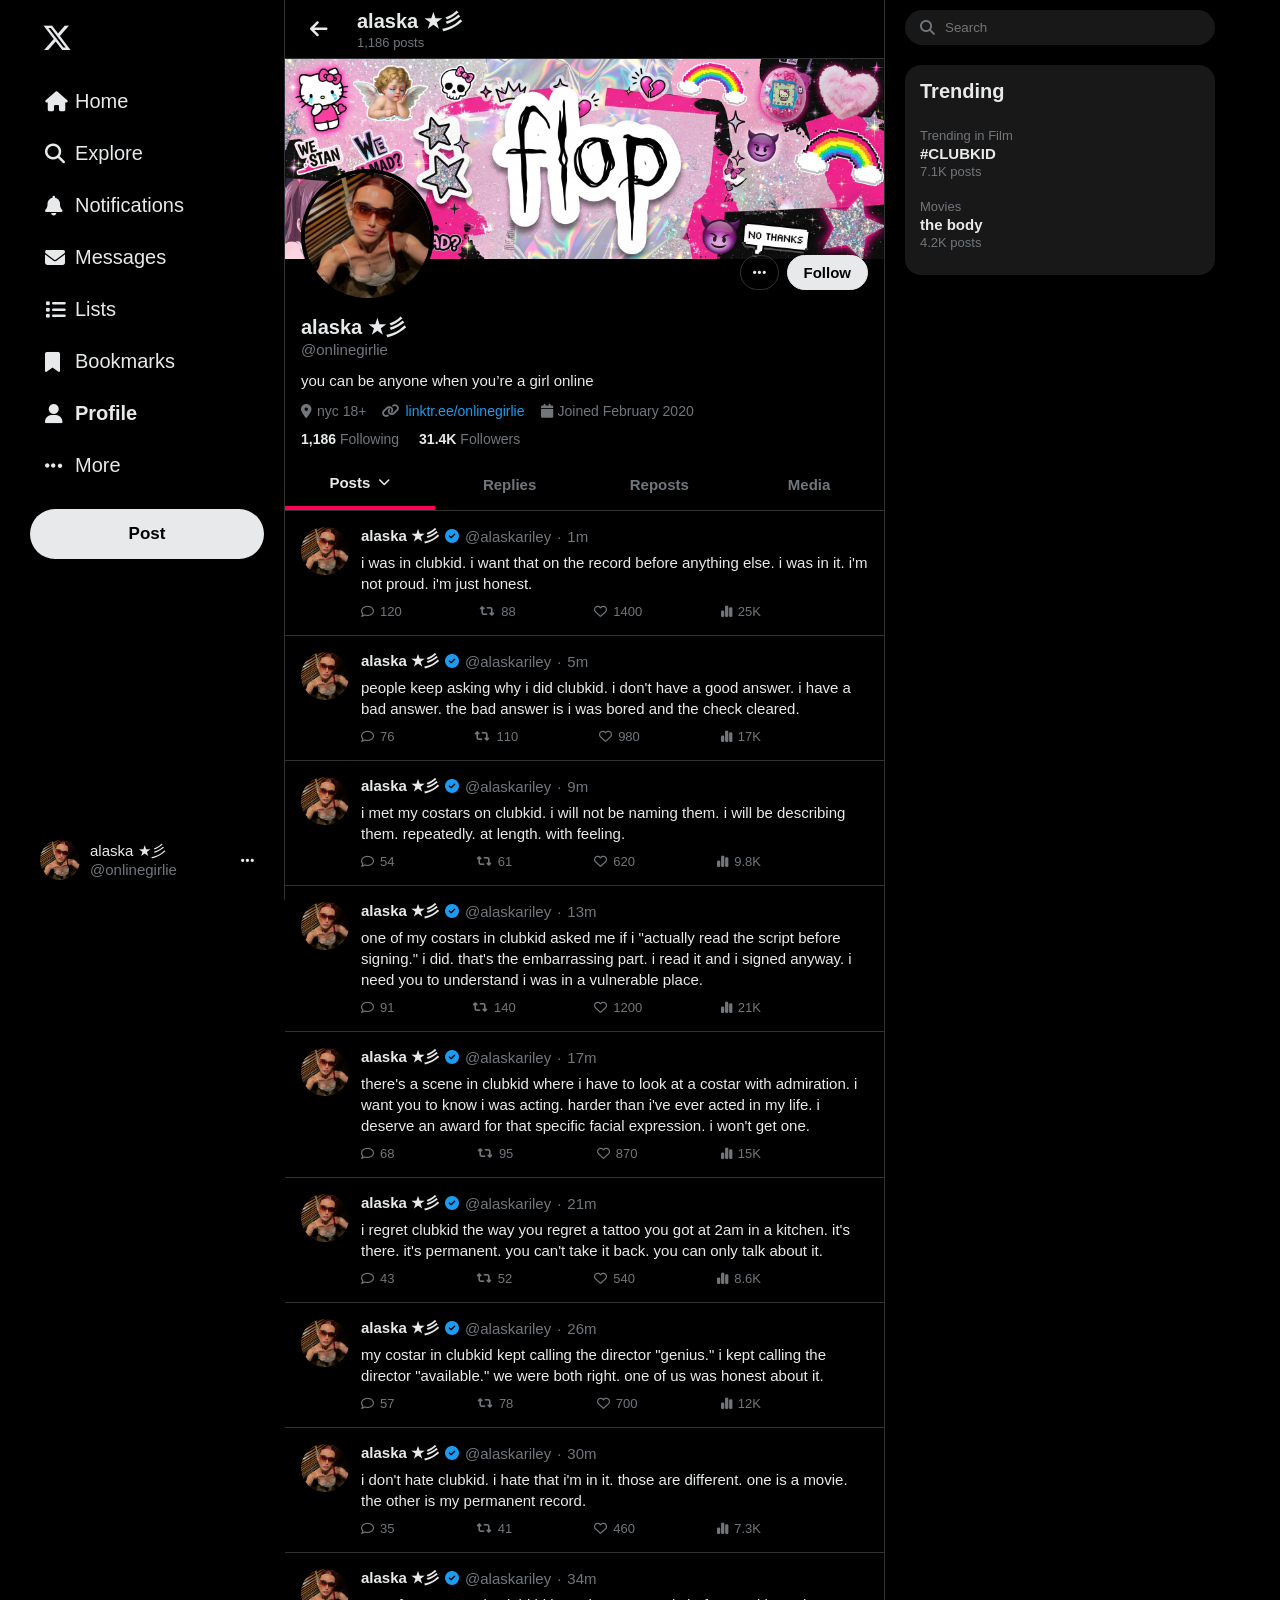
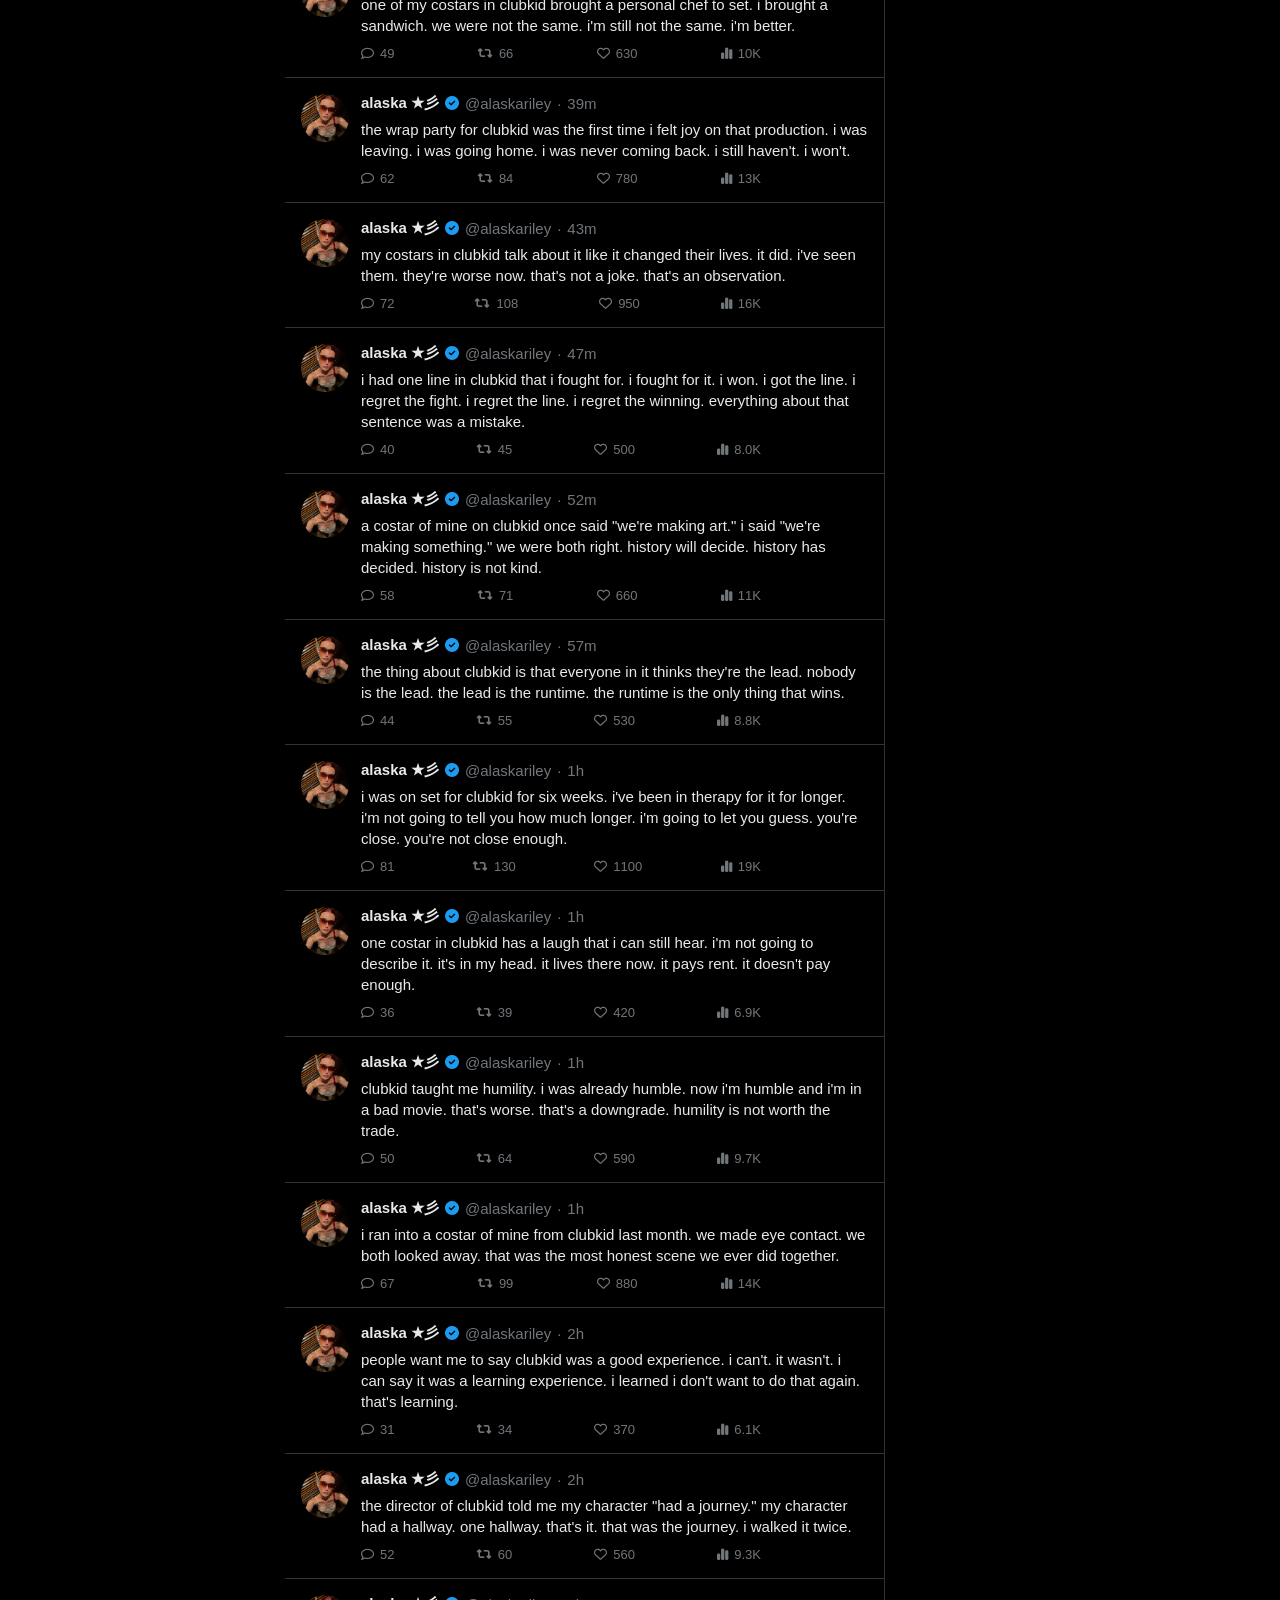
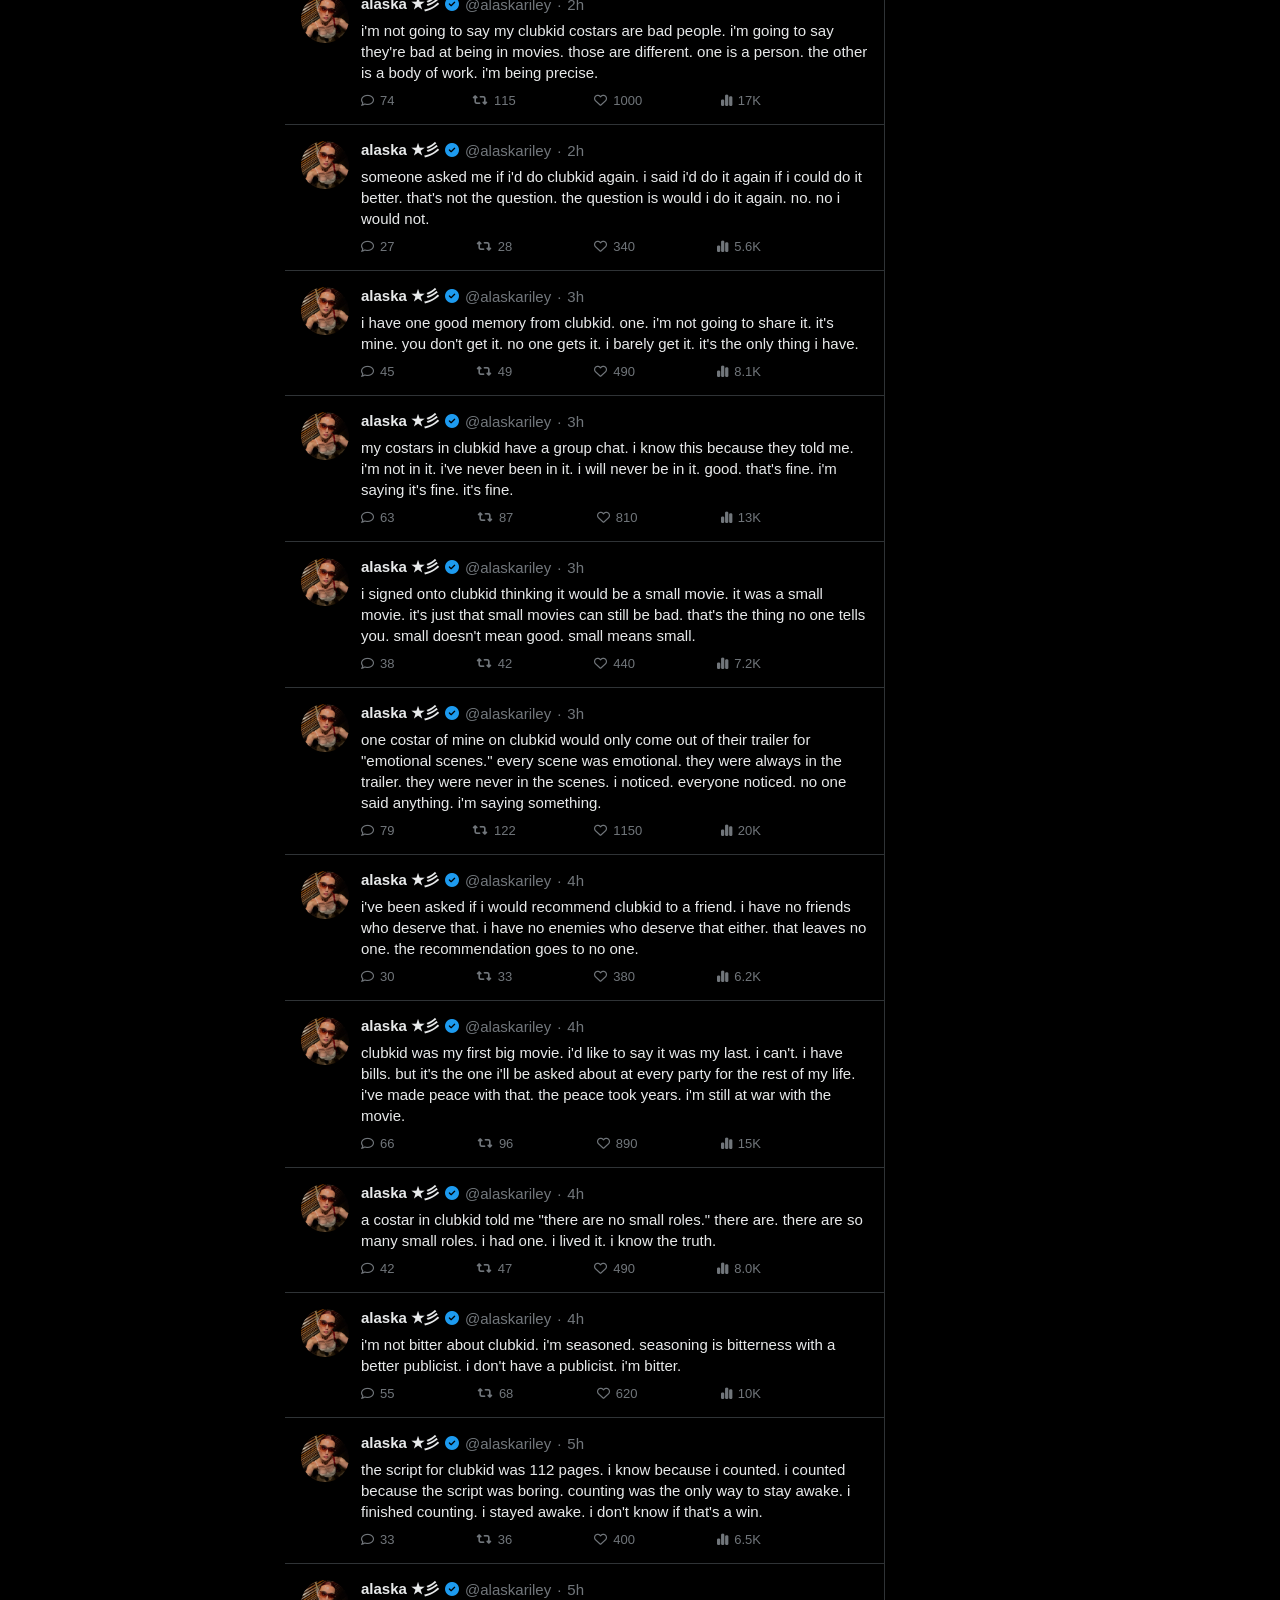
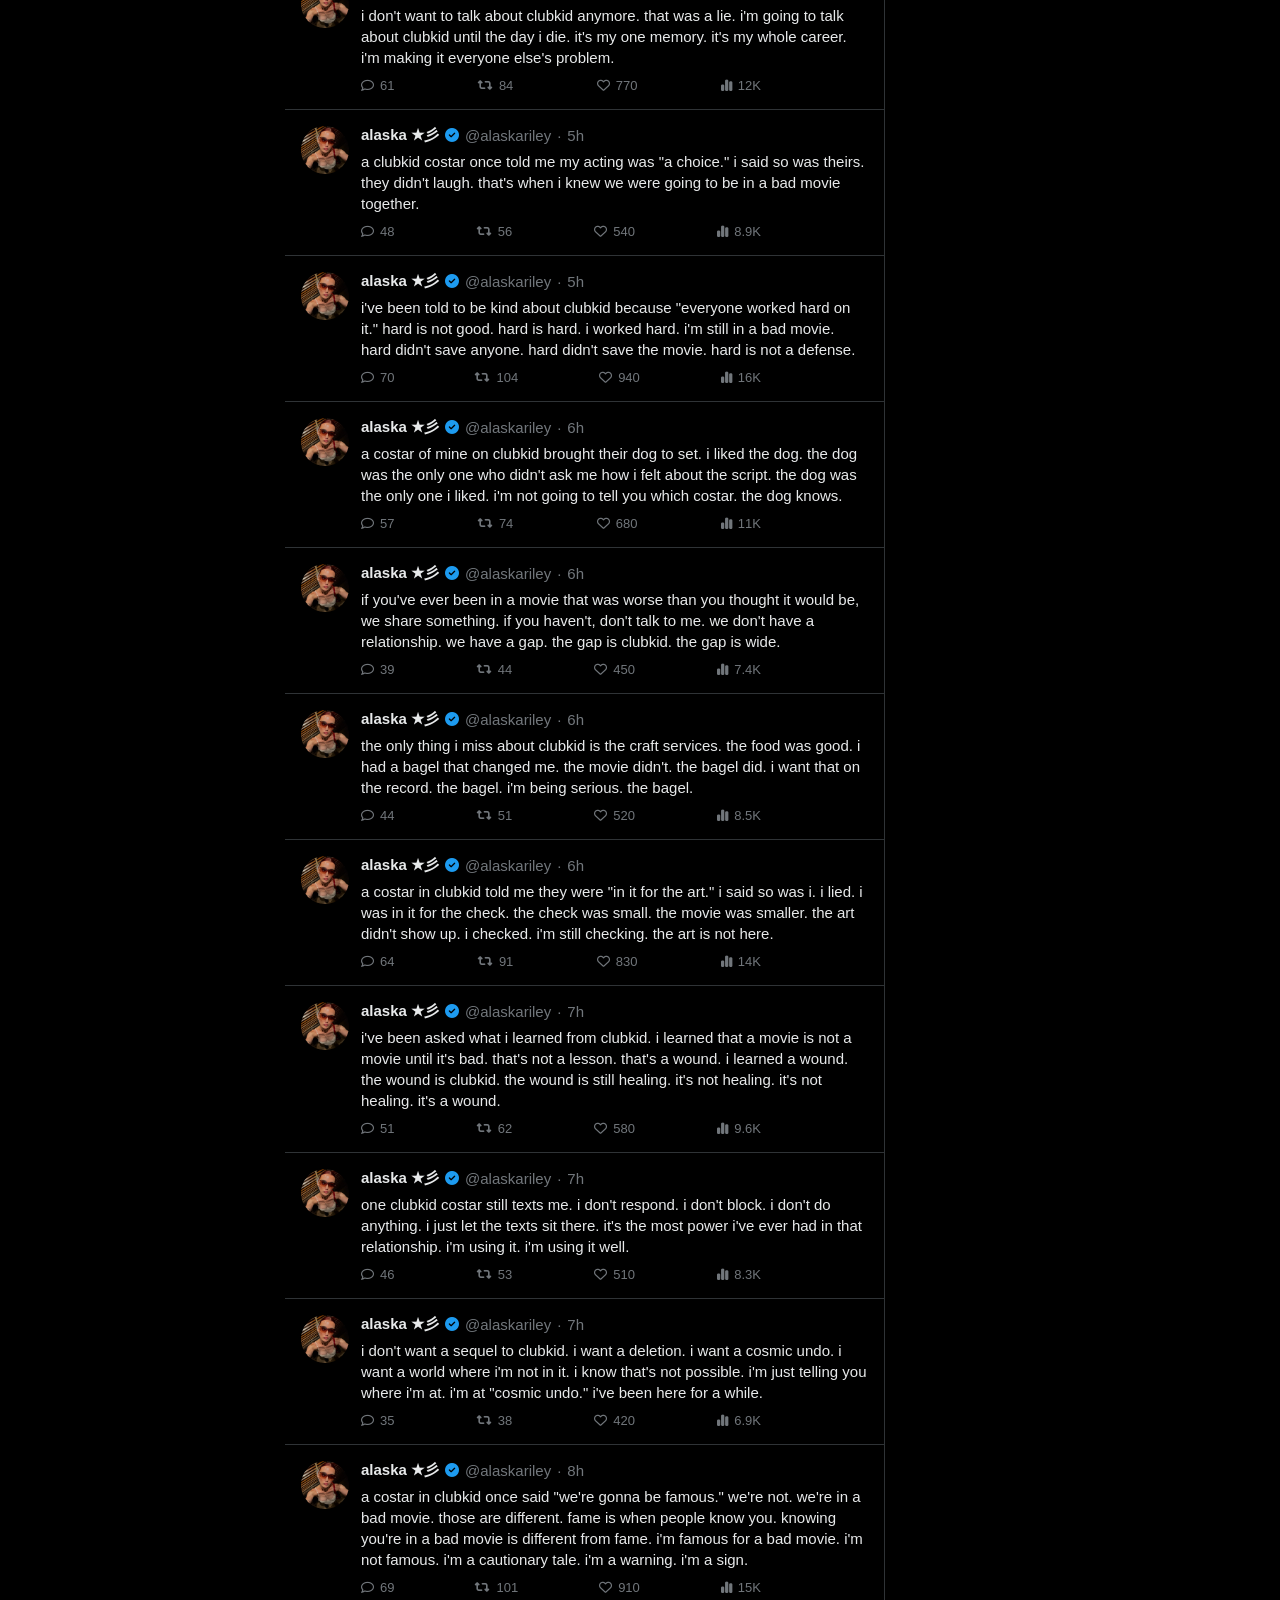
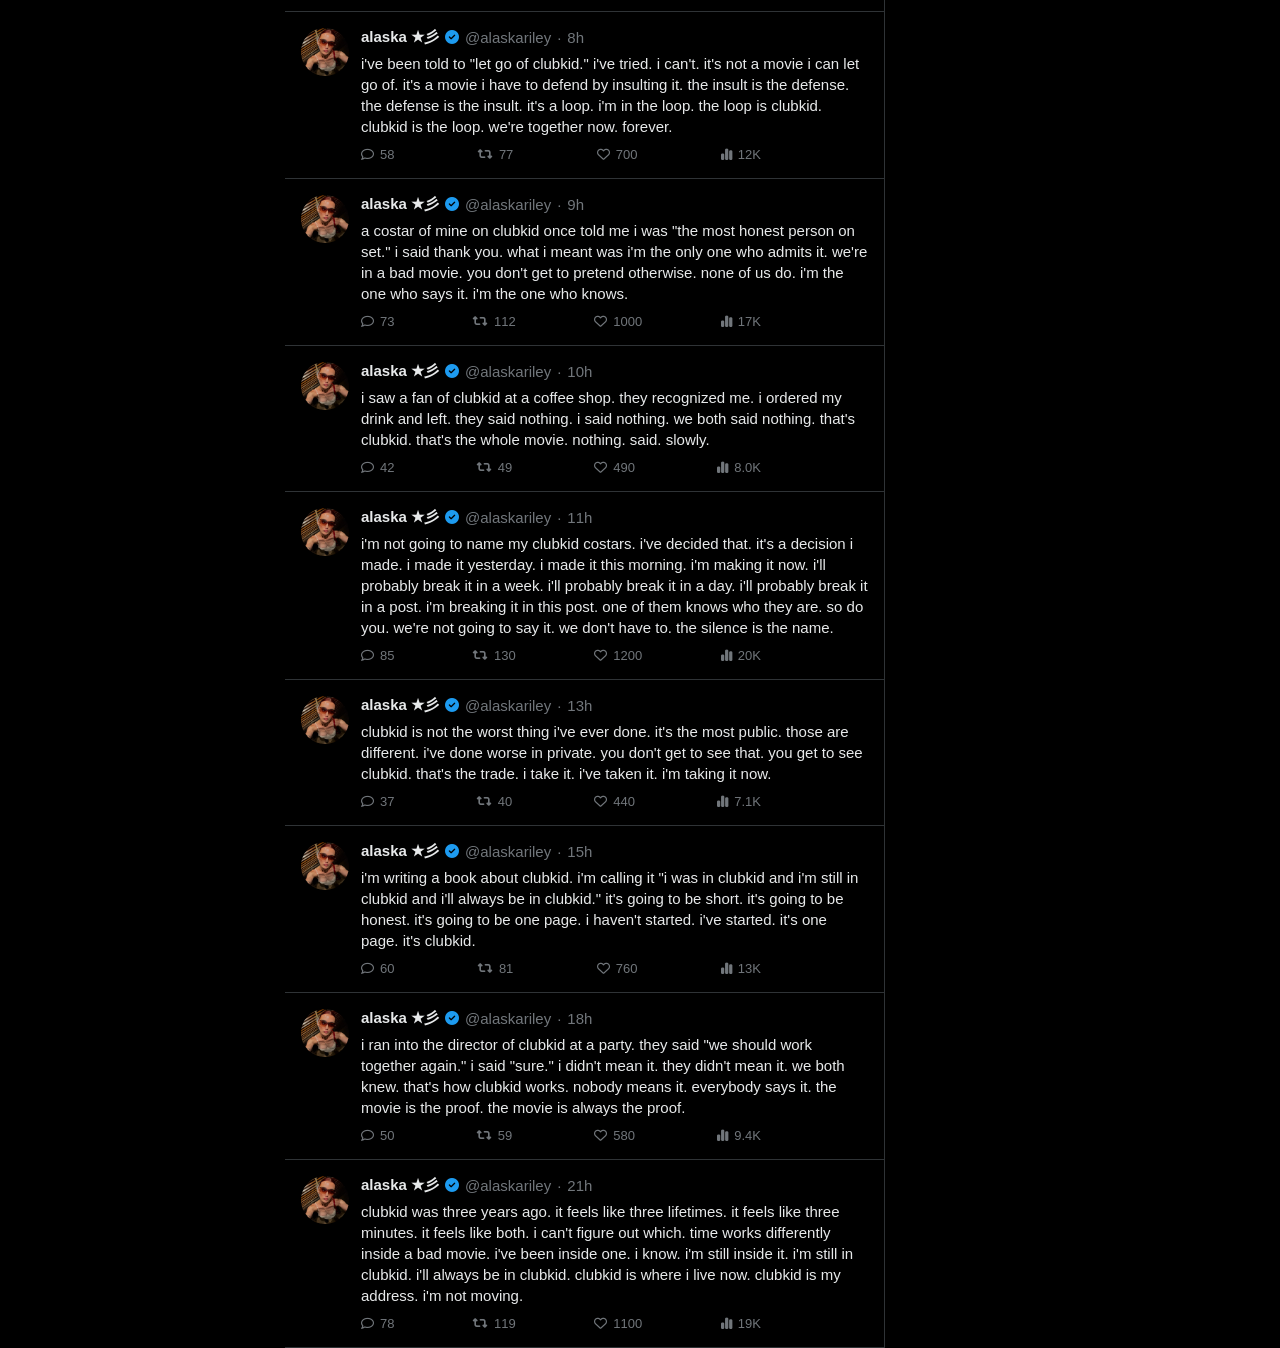
==== commit 0d19ca64: "hi" ====
--- a/index.html
+++ b/index.html
@@ -96,6 +96,17 @@
 
     <!-- MAIN PROFILE -->
     <main class="feed profile-page">
+      
+      <!-- MOBILE TOP NAV -->
+      <header class="mobile-top-nav">
+        <div class="logo"><i class="fa-brands fa-x-twitter"></i></div>
+        <div class="mobile-auth">
+          <a href="#" class="login-btn">Log in</a>
+          <a href="#" class="signup-btn">Sign up</a>
+        </div>
+      </header>
+
+      <!-- DESKTOP HEADER (Hidden on Mobile) -->
       <header class="profile-header">
         <button class="back-btn"><i class="fa-solid fa-arrow-left"></i></button>
         <div class="profile-header-text">
@@ -109,38 +120,41 @@
         <img src="/banner.jpg" alt="alaska ★彡 banner">
       </div>
 
-      <!-- AVATAR + EDIT ROW -->
+      <!-- AVATAR + ACTIONS ROW -->
       <div class="profile-avatar-row">
         <img class="profile-avatar" src="/lasker.jpg" alt="alaska ★彡 (@alaskariley) profile photo">
-        <button class="edit-profile-btn">Edit profile</button>
+        <div class="profile-actions">
+          <button class="action-btn mention-btn"><i class="fa-solid fa-ellipsis"></i></button>
+          <button class="action-btn follow-btn" id="follow-btn">Follow</button>
+        </div>
       </div>
 
       <!-- IDENTITY BLOCK -->
       <div class="profile-info">
         <h2 class="profile-name">
           alaska ★彡
-          <i class="fa-solid fa-circle-check verified"></i>
         </h2>
-        <span class="profile-handle">@alaskariley</span>
+        <span class="profile-handle">@onlinegirlie</span>
         <p class="profile-bio">
-          was in clubkid. i have notes. i will be sharing them at length.
+          you can be anyone when you’re a girl online
         </p>
         <div class="profile-meta">
-          <span><i class="fa-solid fa-location-dot"></i> flopville</span>
-          <span><i class="fa-solid fa-calendar"></i> joined november 2023</span>
+          <span><i class="fa-solid fa-location-dot"></i> nyc 18+</span>
+          <span><i class="fa-solid fa-link"></i> <a href="#" class="profile-link">linktr.ee/onlinegirlie</a></span>
+          <span><i class="fa-solid fa-calendar"></i> Joined February 2020</span>
         </div>
         <div class="profile-stats">
-          <a href="#" class="stat"><strong>312</strong> Following</a>
-          <a href="#" class="stat"><strong>1,186</strong> Followers</a>
+          <a href="#" class="stat"><strong>1,186</strong> Following</a>
+          <a href="#" class="stat"><strong>31.4K</strong> Followers</a>
         </div>
       </div>
 
       <!-- TABS -->
       <div class="profile-tabs">
-        <span class="active">Posts</span>
+        <span class="active">Posts <i class="fa-solid fa-chevron-down" style="font-size: 12px; margin-left: 4px;"></i></span>
         <span>Replies</span>
+        <span>Reposts</span>
         <span>Media</span>
-        <span>Likes</span>
       </div>
 
       <!-- TIMELINE -->
--- a/style.css
+++ b/style.css
@@ -3,7 +3,7 @@
   --border-color: #2f3336;
   --text-main: #e7e9ea;
   --text-muted: #71767b;
-  --accent: #ff0055; /* Match your avatar pink */
+  --accent: #ff0055;
   --hover-bg: #181818;
 }
 
@@ -133,7 +133,50 @@
   min-width: 0;
 }
 
-/* PROFILE HEADER */
+/* MOBILE TOP NAV */
+.mobile-top-nav {
+  display: none;
+  justify-content: space-between;
+  align-items: center;
+  padding: 12px 16px;
+  background: var(--bg-color);
+  position: sticky;
+  top: 0;
+  z-index: 20;
+}
+
+.mobile-top-nav .logo {
+  font-size: 24px;
+  padding: 0;
+  margin: 0;
+}
+
+.mobile-auth {
+  display: flex;
+  gap: 12px;
+  align-items: center;
+}
+
+.login-btn {
+  color: var(--text-main);
+  text-decoration: none;
+  font-weight: bold;
+  font-size: 15px;
+  padding: 8px 16px;
+  border-radius: 9999px;
+}
+
+.signup-btn {
+  background: var(--text-main);
+  color: var(--bg-color);
+  text-decoration: none;
+  font-weight: bold;
+  font-size: 15px;
+  padding: 8px 16px;
+  border-radius: 9999px;
+}
+
+/* DESKTOP HEADER */
 .profile-header {
   display: flex;
   align-items: center;
@@ -195,7 +238,7 @@
   display: block;
 }
 
-/* AVATAR + EDIT BUTTON */
+/* AVATAR + ACTIONS */
 .profile-avatar-row {
   position: relative;
   padding: 0 16px;
@@ -214,7 +257,14 @@
   background: var(--bg-color);
 }
 
-.edit-profile-btn {
+.profile-actions {
+  display: flex;
+  gap: 8px;
+  align-items: center;
+  margin-bottom: 12px;
+}
+
+.action-btn {
   background: transparent;
   color: var(--text-main);
   border: 1px solid var(--border-color);
@@ -224,11 +274,24 @@
   font-size: 15px;
   cursor: pointer;
   transition: background 0.2s;
-  margin-bottom: 12px;
-}
-
-.edit-profile-btn:hover {
-  background: var(--hover-bg);
+}
+
+.action-btn:hover {
+  background: var(--hover-bg);
+}
+
+.mention-btn {
+  padding: 8px 12px;
+}
+
+.follow-btn {
+  background: var(--text-main);
+  color: var(--bg-color);
+  border: 1px solid var(--text-main);
+}
+
+.follow-btn:hover {
+  background: #d7dbdc;
 }
 
 /* IDENTITY BLOCK */
@@ -270,6 +333,15 @@
   display: flex;
   align-items: center;
   gap: 5px;
+}
+
+.profile-link {
+  color: #1d9bf0;
+  text-decoration: none;
+}
+
+.profile-link:hover {
+  text-decoration: underline;
 }
 
 .profile-stats {
@@ -306,6 +378,10 @@
   color: var(--text-muted);
   font-weight: bold;
   transition: background 0.2s;
+  display: flex;
+  justify-content: center;
+  align-items: center;
+  gap: 4px;
 }
 
 .profile-tabs span:hover {
@@ -480,60 +556,25 @@
 
 @media (max-width: 768px) {
   .sidebar {
-    width: 68px;
-    align-items: center;
-    padding: 10px 0;
-    border-right: 1px solid var(--border-color);
-  }
-  
-  .sidebar .logo {
-    margin-bottom: 5px;
-    padding: 0;
-    font-size: 24px;
-  }
-  
-  .nav-links {
+    display: none;
+  }
+
+  .feed {
     width: 100%;
+    max-width: 100%;
+    border-right: none;
+  }
+
+  .mobile-top-nav {
     display: flex;
-    flex-direction: column;
-    align-items: center;
-    gap: 5px;
-  }
-  
-  .nav-links li {
-    justify-content: center;
-    padding: 12px;
-    width: 48px;
-    height: 48px;
-    margin: 0;
-  }
-  
-  .nav-links li span,
-  .post-btn,
-  .user-info,
-  .user-pill i {
+  }
+
+  .profile-header {
     display: none;
   }
-  
-  .user-pill {
-    padding: 10px;
-  }
-  
-  .user-pill img {
-    margin: 0;
-    width: 36px;
-    height: 36px;
-  }
-
-  .feed {
-    width: calc(100vw - 68px);
-    max-width: 100%;
-    flex: none;
-    border-right: none;
-  }
 
   .profile-banner {
-    aspect-ratio: 2.5 / 1;
+    aspect-ratio: 3 / 1;
     width: 100%;
     border-radius: 0;
   }
@@ -546,13 +587,24 @@
   .profile-avatar {
     width: 80px;
     height: 80px;
-    border-width: 3px;
-  }
-
-  .edit-profile-btn {
-    padding: 6px 12px;
-    font-size: 14px;
-    margin-bottom: 8px;
+    border-width: 4px;
+  }
+
+  .profile-actions {
+    width: 100%;
+    margin-bottom: 12px;
+    gap: 8px;
+  }
+
+  .action-btn {
+    flex: 1;
+    padding: 8px 0;
+    font-size: 15px;
+    text-align: center;
+  }
+
+  .mention-btn {
+    display: none;
   }
 
   .profile-info {
@@ -560,7 +612,7 @@
   }
   
   .profile-bio {
-    font-size: 14px;
+    font-size: 15px;
   }
 
   .profile-tabs span {
@@ -571,14 +623,4 @@
   .post {
     padding: 12px;
   }
-}
-
-@media (max-width: 480px) {
-  .profile-avatar {
-    width: 72px;
-    height: 72px;
-  }
-  .profile-banner {
-    aspect-ratio: 2.2 / 1;
-  }
 }
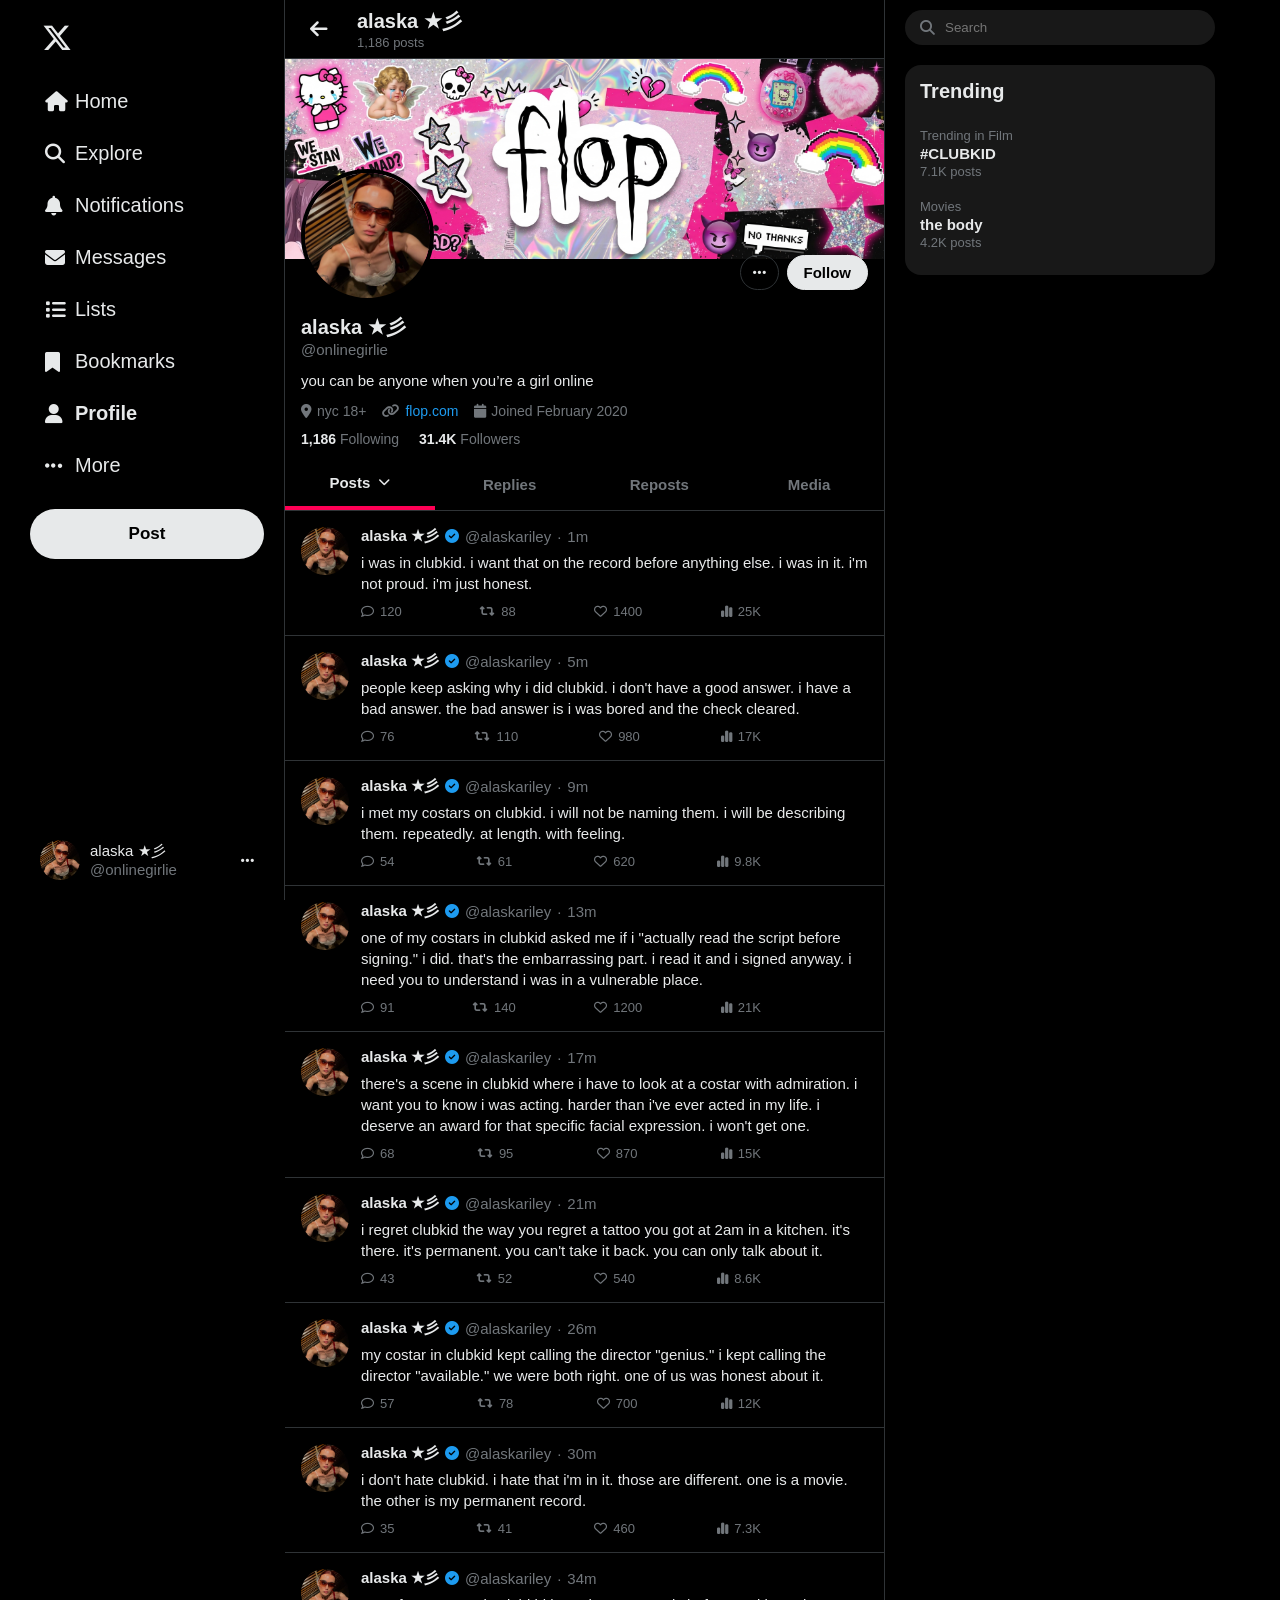
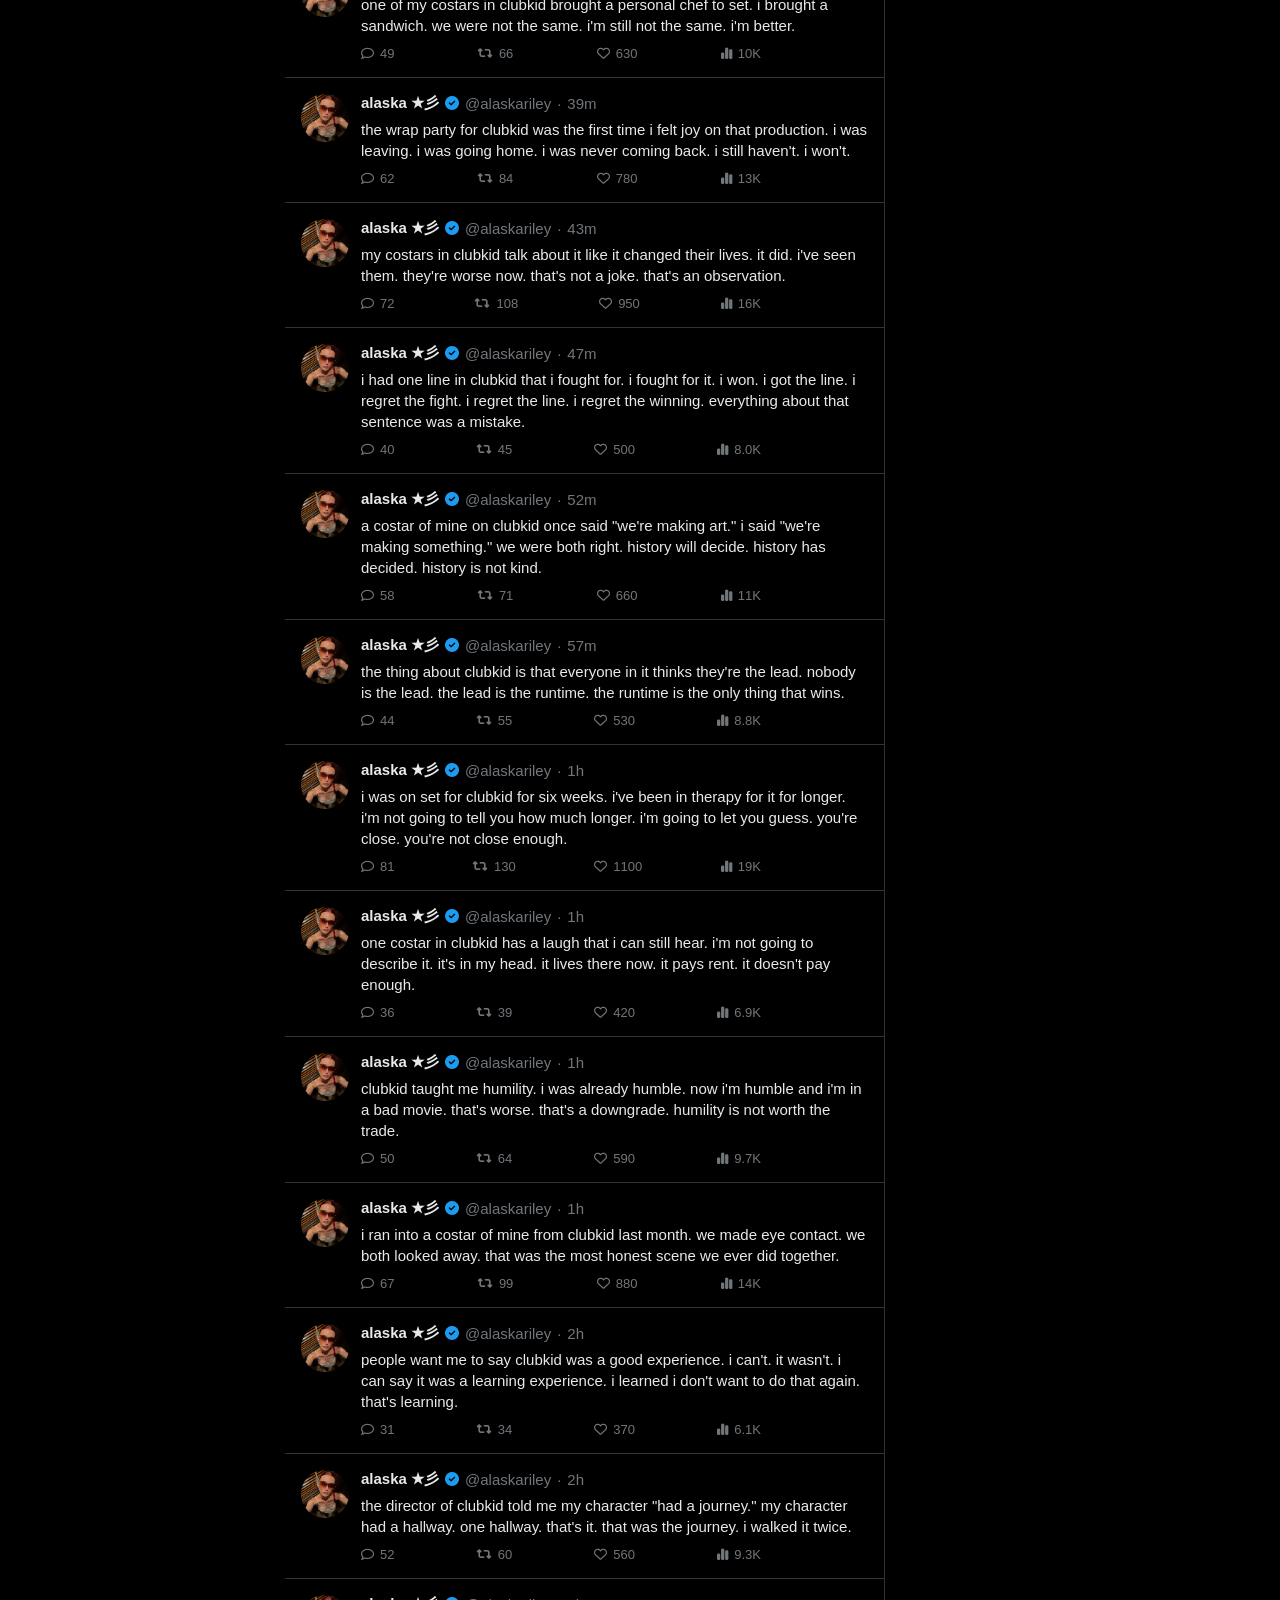
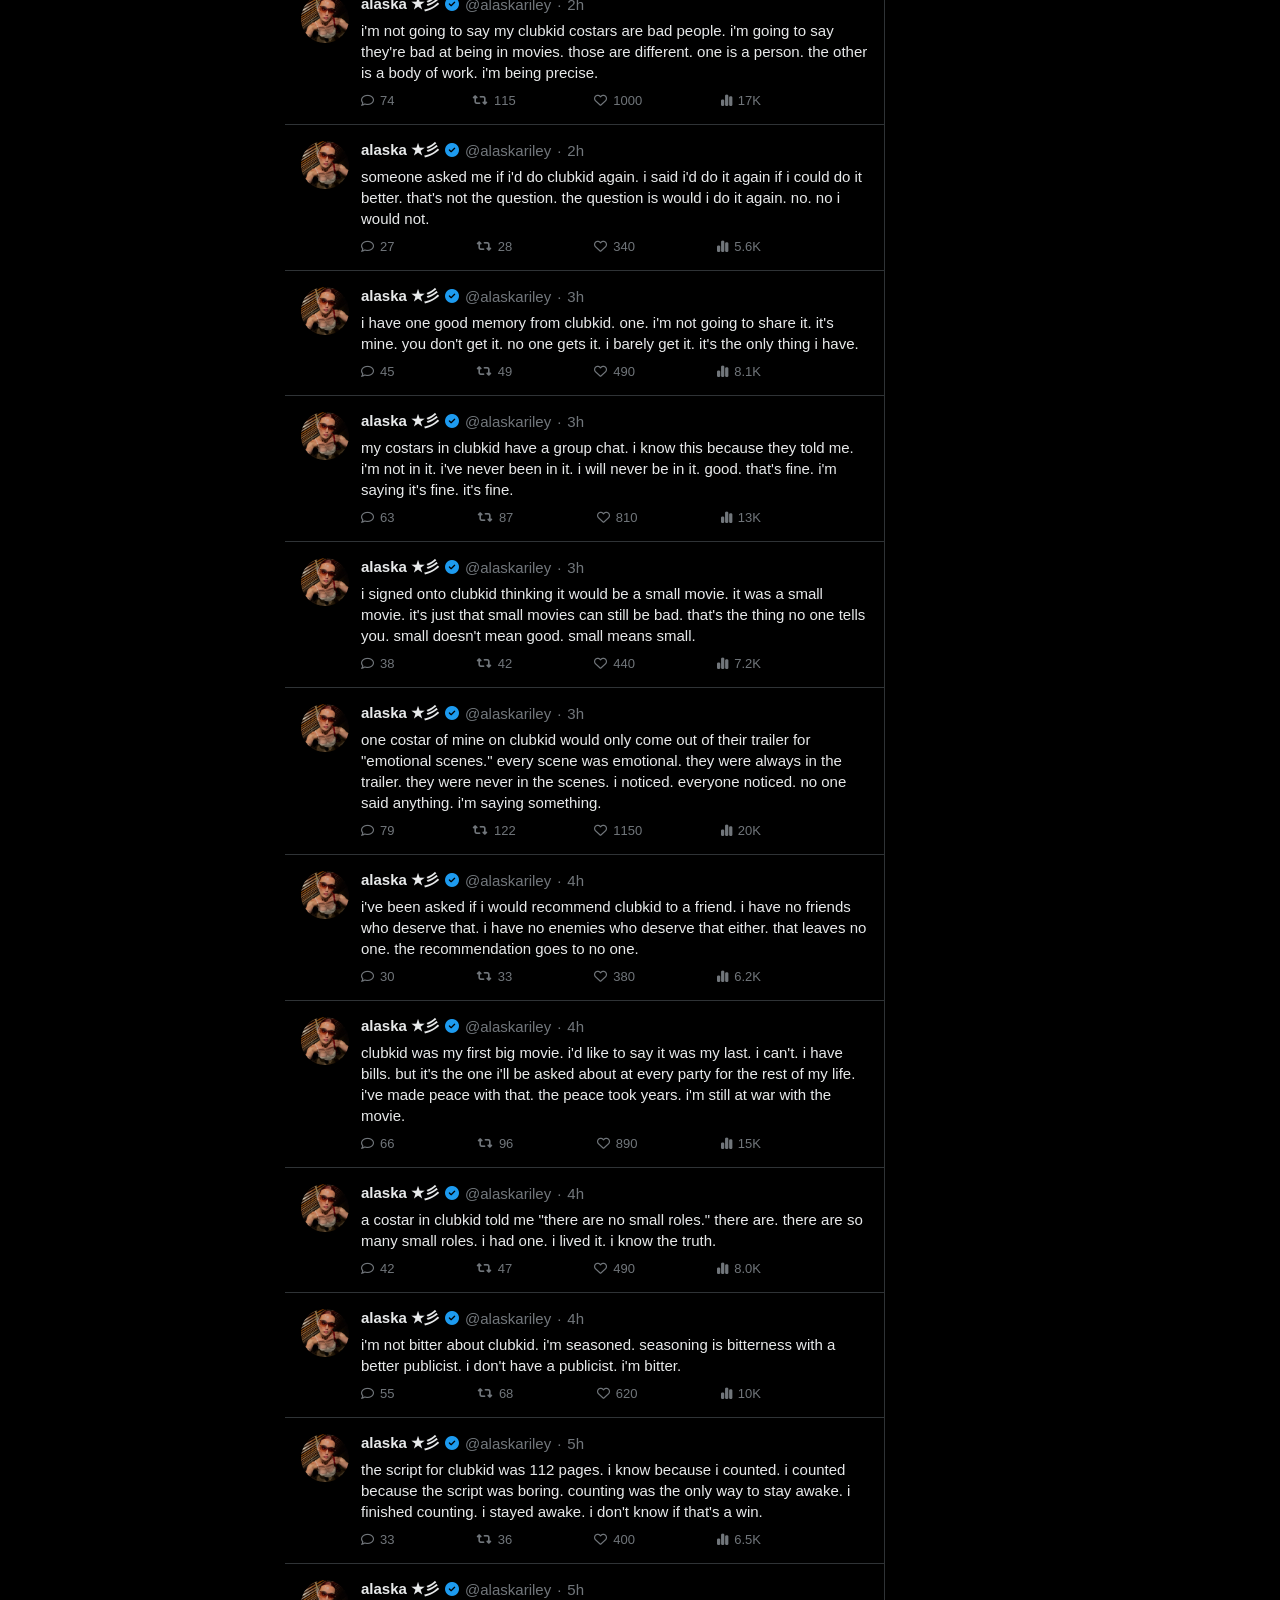
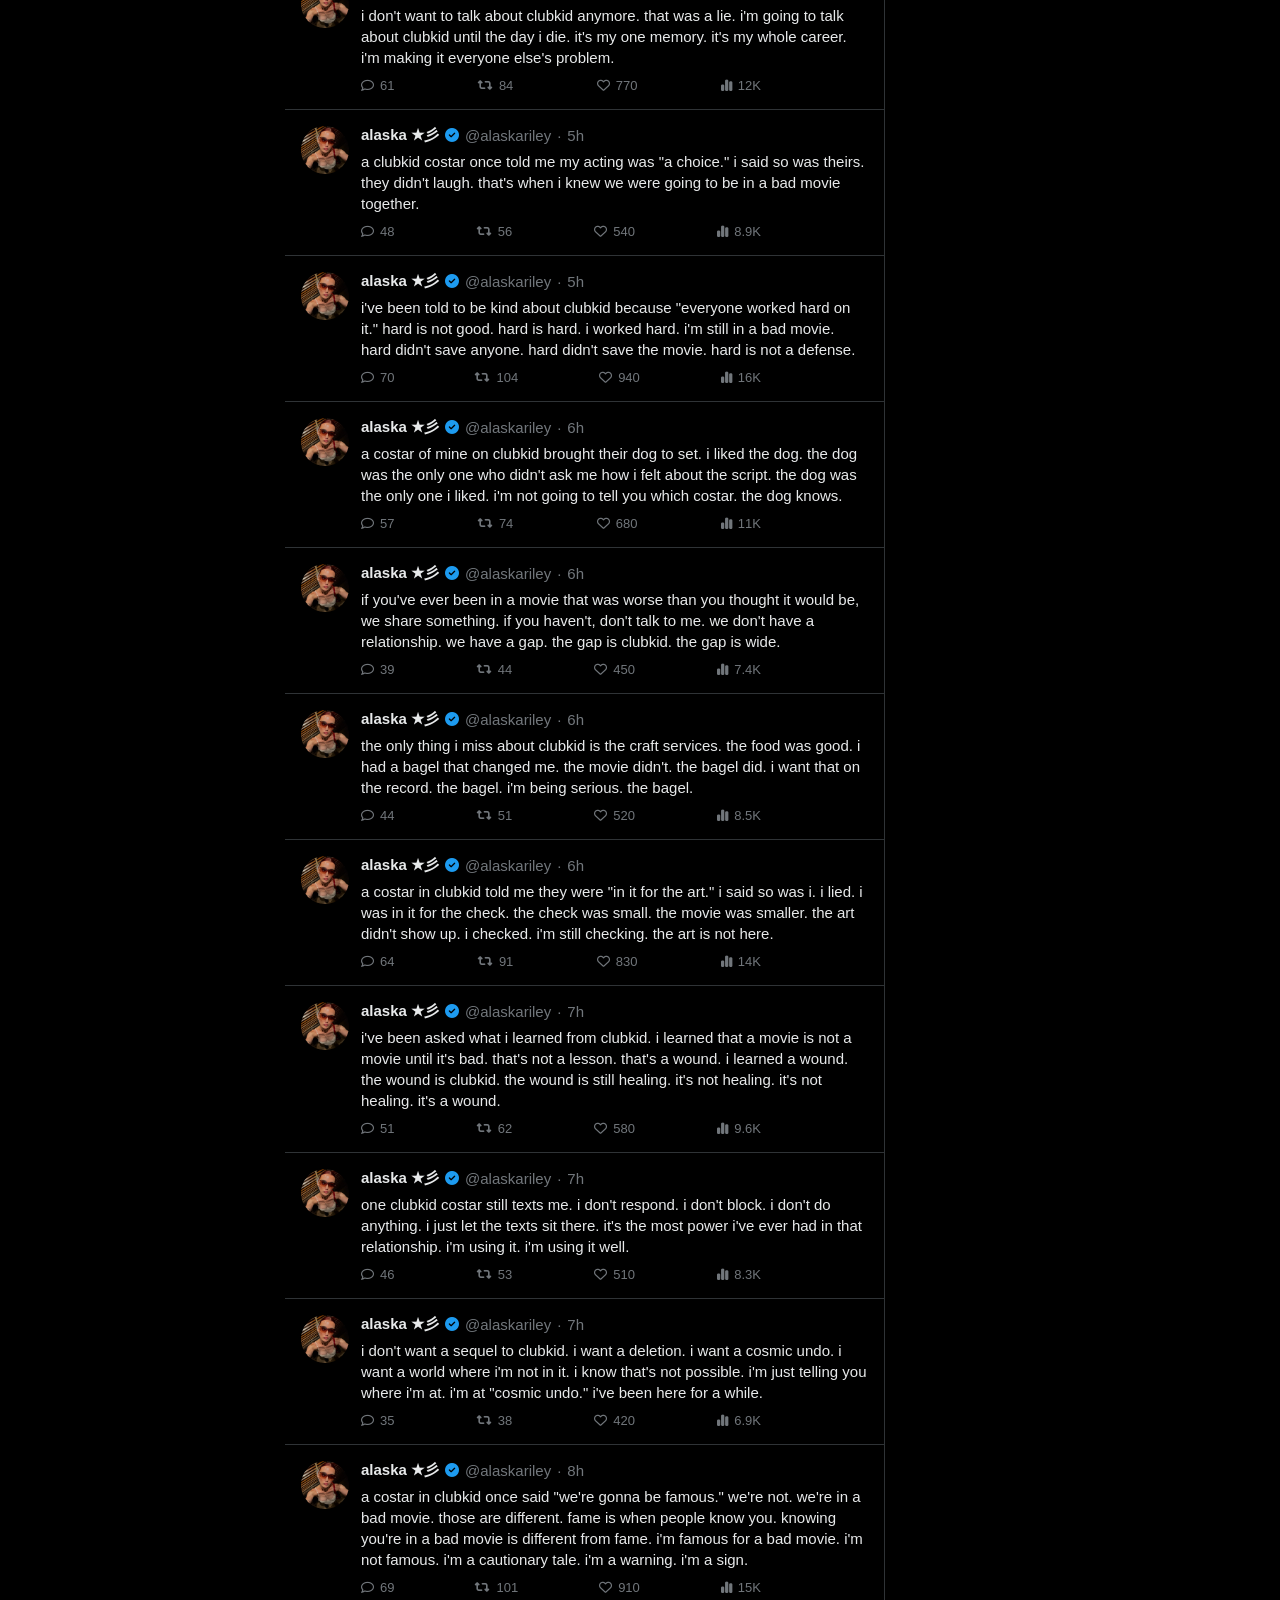
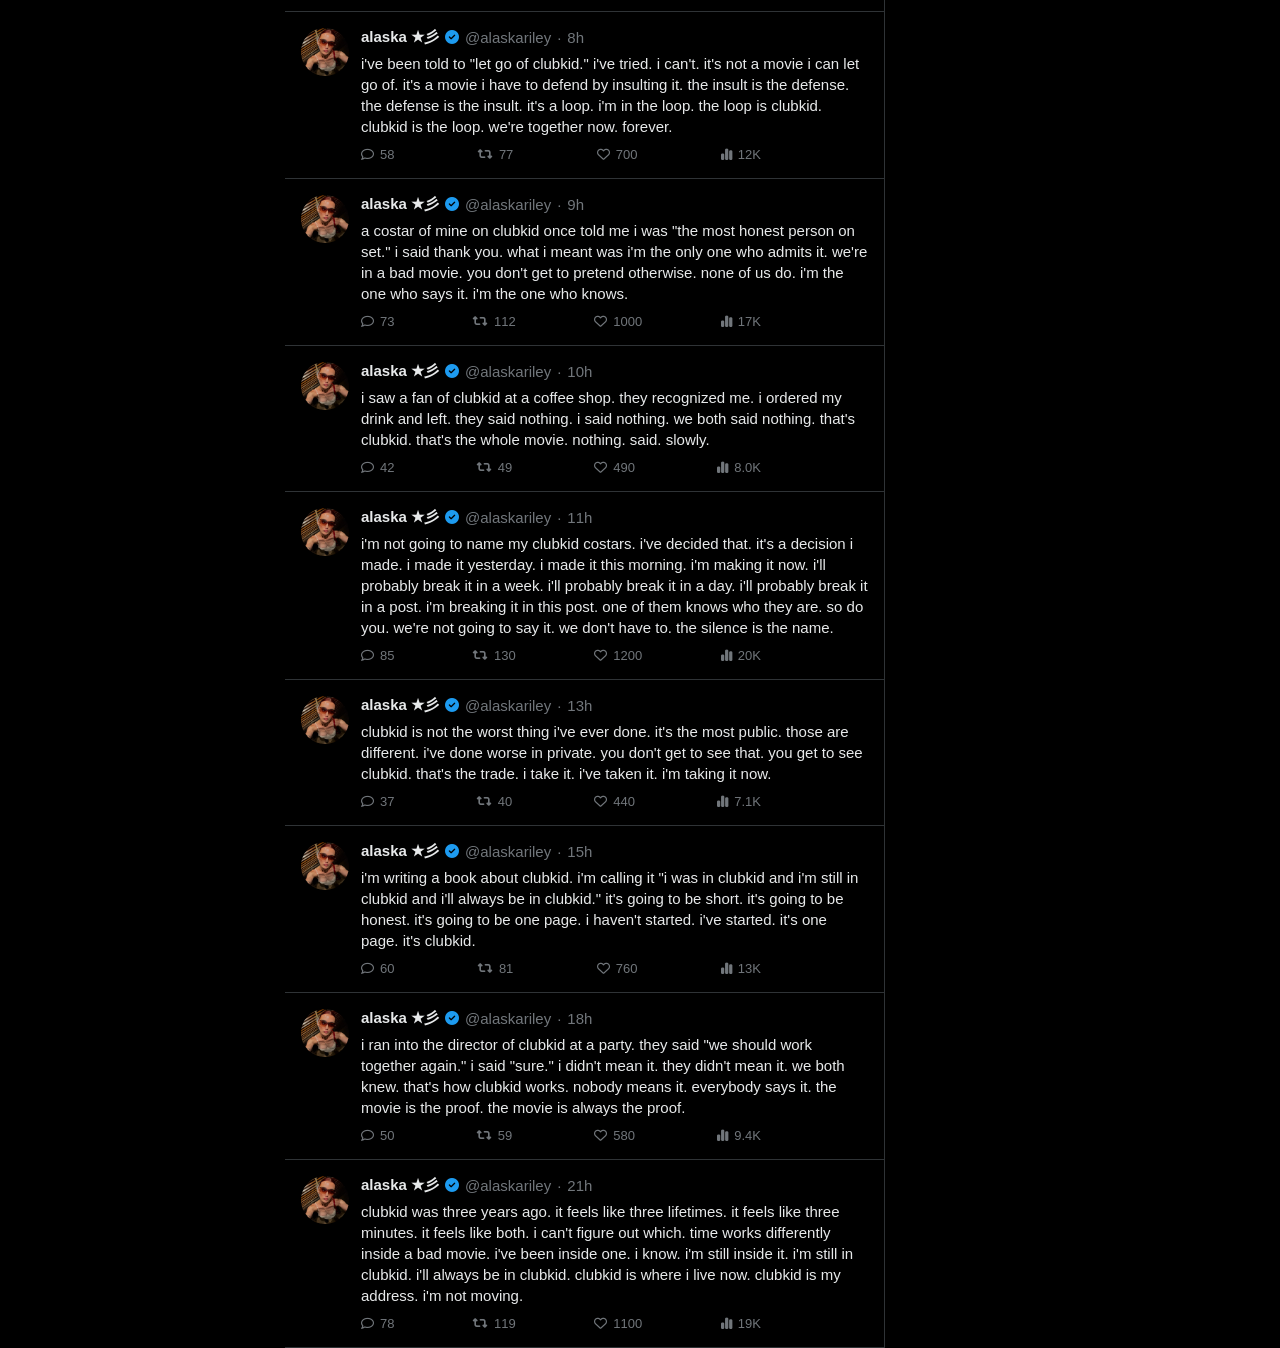
==== commit 4cc7dbc8: "flop" ====
--- a/index.html
+++ b/index.html
@@ -140,7 +140,7 @@
         </p>
         <div class="profile-meta">
           <span><i class="fa-solid fa-location-dot"></i> nyc 18+</span>
-          <span><i class="fa-solid fa-link"></i> <a href="#" class="profile-link">linktr.ee/onlinegirlie</a></span>
+          <span><i class="fa-solid fa-link"></i> <a href="#" class="profile-link">flop.com</a></span>
           <span><i class="fa-solid fa-calendar"></i> Joined February 2020</span>
         </div>
         <div class="profile-stats">
